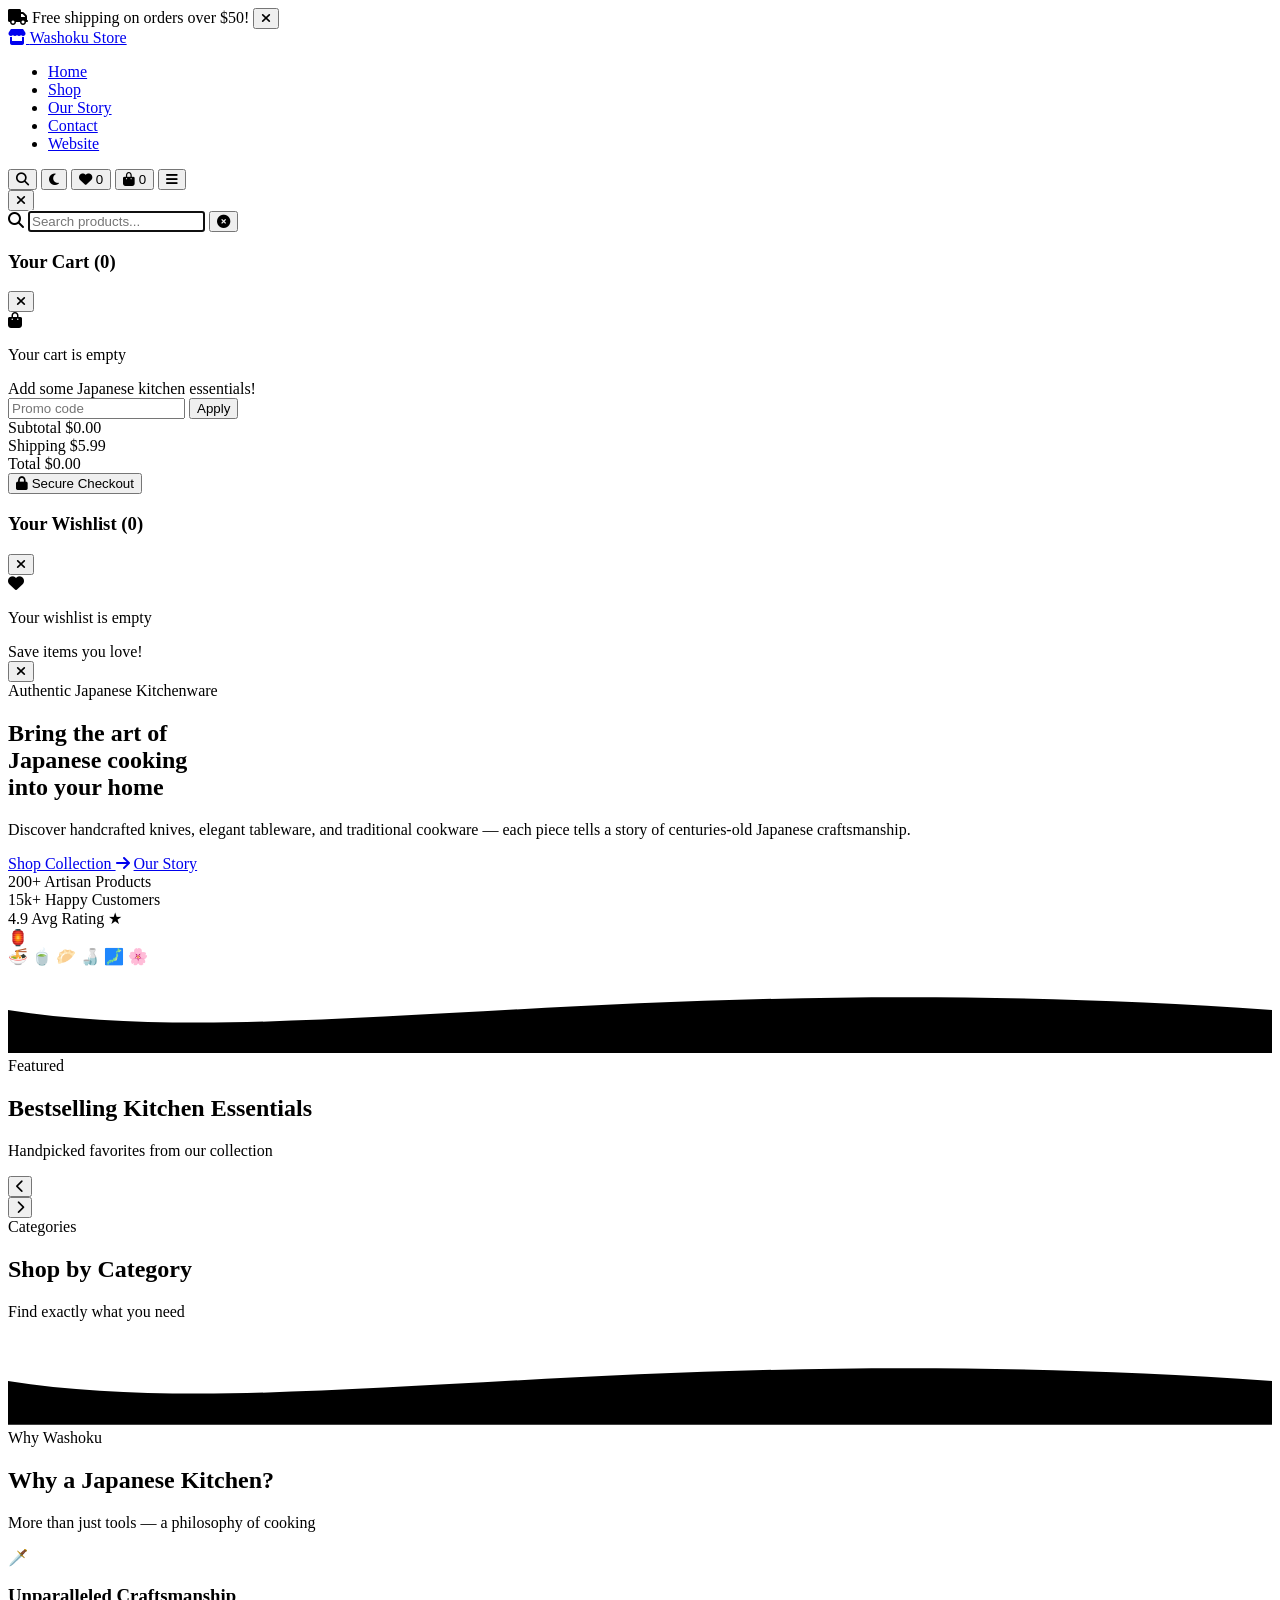
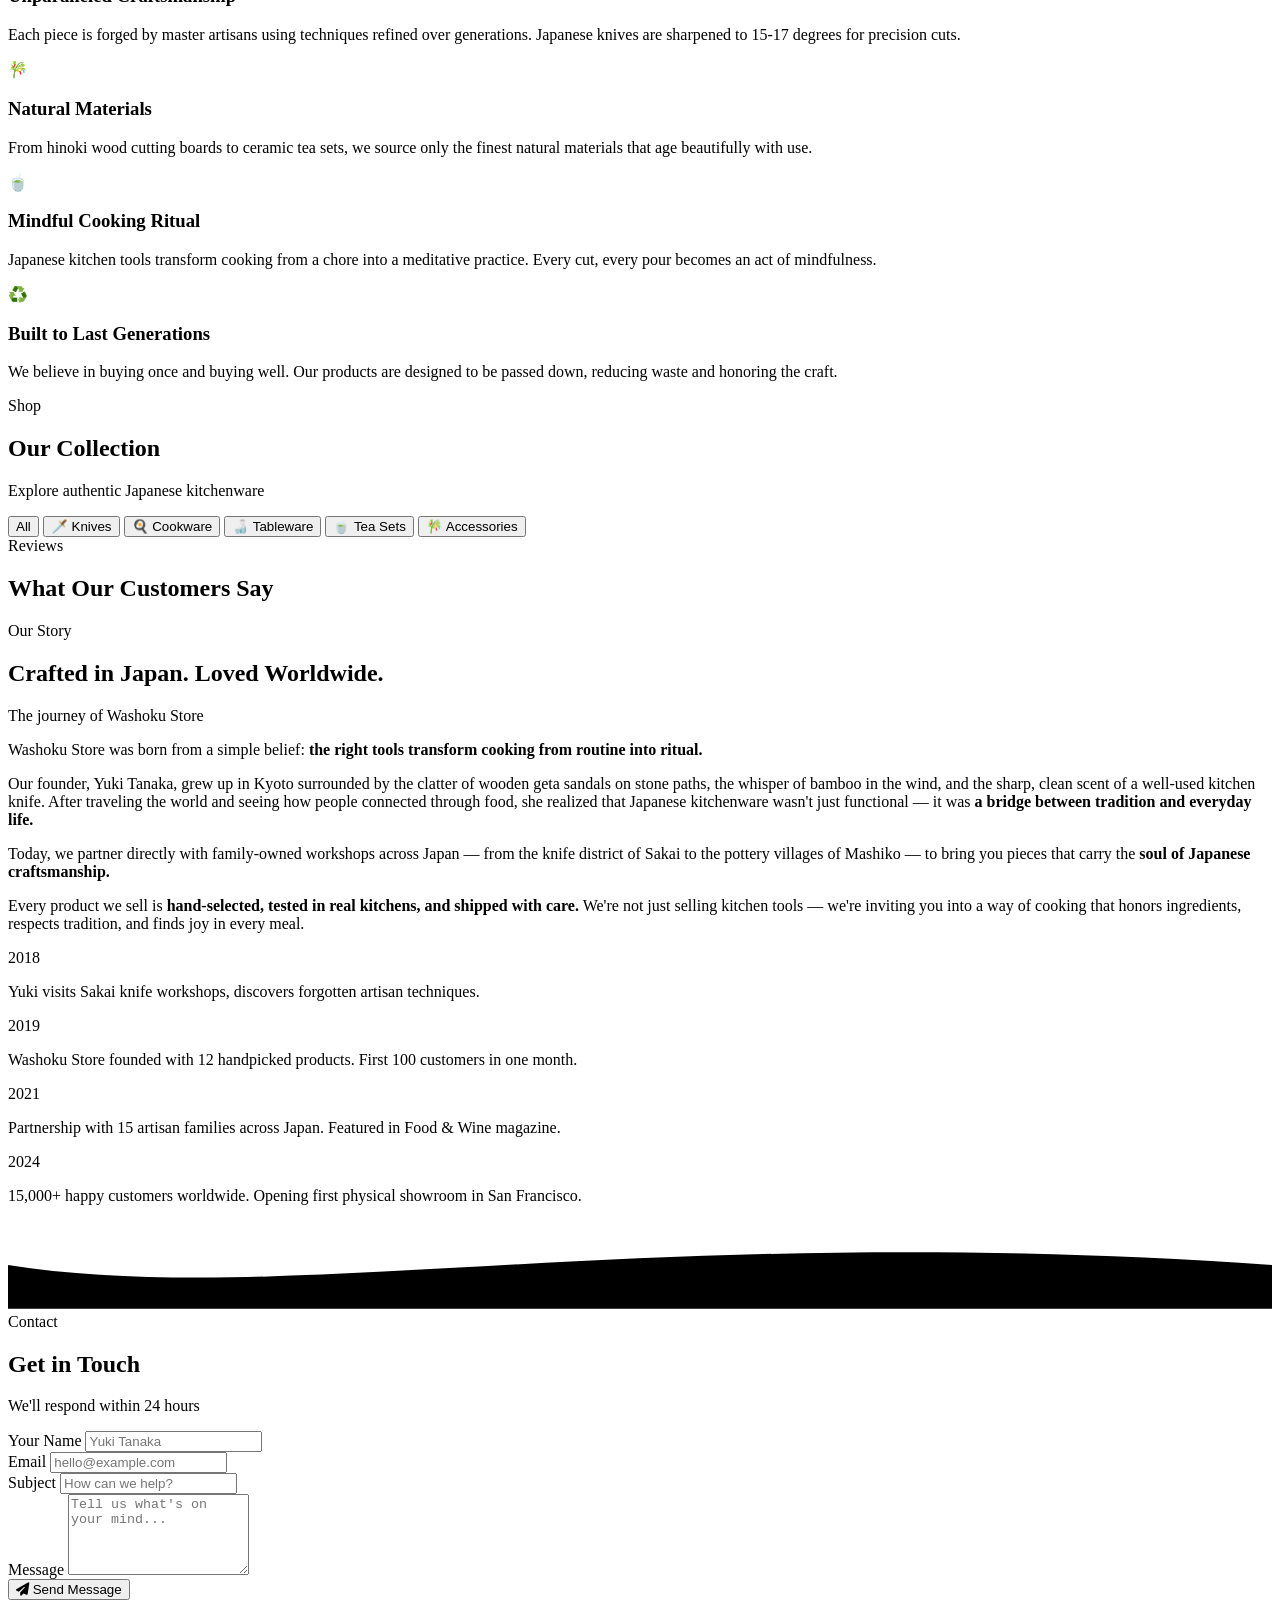
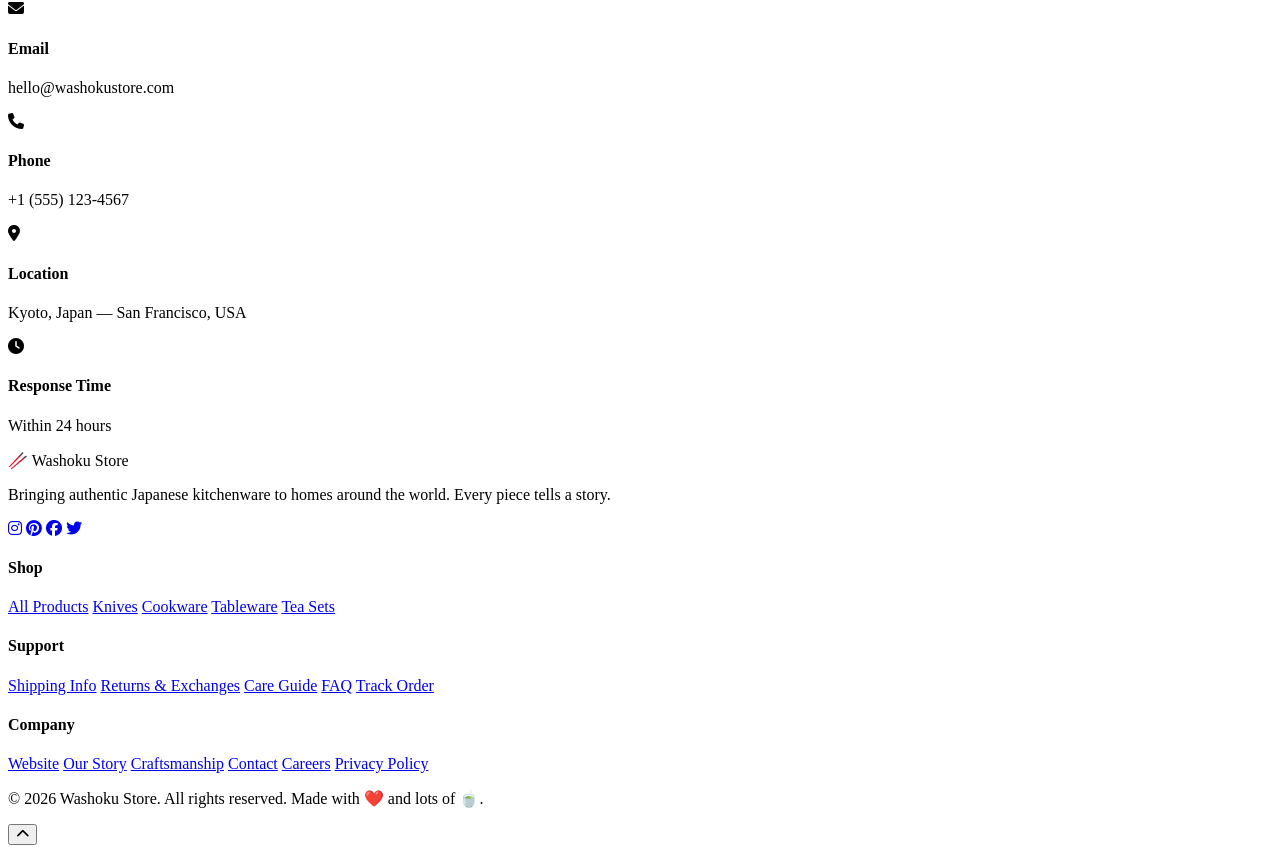
==== index.html @ 51b81313 "Add files via upload" ====
<!DOCTYPE html>
<html lang="en">
<head>
  <meta charset="UTF-8">
  <meta name="viewport" content="width=device-width, initial-scale=1.0">
  <title>Washoku Store — Japanese Kitchen, Delivered to Your Door</title>
  <link rel="preconnect" href="https://fonts.googleapis.com">
  <link rel="preconnect" href="https://fonts.gstatic.com" crossorigin>
  <link href="https://fonts.googleapis.com/css2?family=DM+Sans:opsz,wght@9..40,300;9..40,400;9..40,500;9..40,600;9..40,700&family=Noto+Serif+JP:wght@400;500;600;700;900&family=Shippori+Mincho:wght@400;600;700;800&display=swap" rel="stylesheet">
  <link rel="stylesheet" href="https://cdnjs.cloudflare.com/ajax/libs/font-awesome/6.5.0/css/all.min.css">
  <link rel="stylesheet" href="css/style.css">
</head>
<body>

  <!-- Free Shipping Banner -->
  <div class="shipping-banner" id="shippingBanner">
    <div class="shipping-banner__content">
      <i class="fas fa-truck"></i>
      <span>Free shipping on orders over $50!</span>
      <button class="shipping-banner__close" id="closeBanner"><i class="fas fa-times"></i></button>
    </div>
  </div>

  <!-- Navigation -->
  <header class="header" id="header">
    <nav class="nav container">
      <a href="#" class="nav__logo">
        <i class="fas fa-store nav__logo-icon"></i>
        <span class="nav__logo-text">Washoku Store</span>
      </a>
      <div class="nav__menu" id="navMenu">
        <ul class="nav__list">
          <li><a href="#home" class="nav__link active-link">Home</a></li>
          <li><a href="#shop" class="nav__link">Shop</a></li>
          <li><a href="#story" class="nav__link">Our Story</a></li>
          <li><a href="#contact" class="nav__link">Contact</a></li>
          <li><a href="https://washokustore.example.com" class="nav__link" target="_blank" rel="noopener">Website</a></li>
        </ul>
      </div>
      <div class="nav__actions">
        <button class="nav__action-btn" id="searchToggle" aria-label="Search">
          <i class="fas fa-search"></i>
        </button>
        <button class="nav__action-btn" id="themeToggle" aria-label="Toggle dark mode">
          <i class="fas fa-moon"></i>
        </button>
        <button class="nav__action-btn" id="wishlistToggle" aria-label="Wishlist">
          <i class="fas fa-heart"></i>
          <span class="nav__badge" id="wishlistCount">0</span>
        </button>
        <button class="nav__action-btn" id="cartToggle" aria-label="Cart">
          <i class="fas fa-shopping-bag"></i>
          <span class="nav__badge" id="cartCount">0</span>
        </button>
        <button class="nav__toggle" id="navToggle" aria-label="Menu">
          <i class="fas fa-bars"></i>
        </button>
      </div>
    </nav>
  </header>

  <!-- Mobile Nav Overlay -->
  <div class="nav__overlay" id="navOverlay"></div>

  <!-- Search Overlay -->
  <div class="search-overlay" id="searchOverlay">
    <div class="search-overlay__container">
      <button class="search-overlay__close" id="searchClose"><i class="fas fa-times"></i></button>
      <div class="search-overlay__inner">
        <div class="search-box">
          <i class="fas fa-search search-box__icon"></i>
          <input type="text" class="search-box__input" id="searchInput" placeholder="Search products..." autofocus>
          <button class="search-box__clear" id="searchClear"><i class="fas fa-times-circle"></i></button>
        </div>
        <div class="search-results" id="searchResults"></div>
      </div>
    </div>
  </div>

  <!-- Cart Sidebar -->
  <div class="cart-sidebar" id="cartSidebar">
    <div class="cart-sidebar__overlay" id="cartOverlay"></div>
    <div class="cart-sidebar__content">
      <div class="cart-sidebar__header">
        <h3>Your Cart <span id="cartItemCount">(0)</span></h3>
        <button class="cart-sidebar__close" id="cartClose"><i class="fas fa-times"></i></button>
      </div>
      <div class="cart-sidebar__items" id="cartItems">
        <div class="cart-empty">
          <i class="fas fa-shopping-bag"></i>
          <p>Your cart is empty</p>
          <span>Add some Japanese kitchen essentials!</span>
        </div>
      </div>
      <div class="cart-sidebar__footer" id="cartFooter">
        <div class="cart-sidebar__promo">
          <input type="text" id="promoCode" placeholder="Promo code">
          <button id="applyPromo">Apply</button>
        </div>
        <div class="cart-sidebar__subtotal">
          <span>Subtotal</span>
          <span id="cartSubtotal">$0.00</span>
        </div>
        <div class="cart-sidebar__shipping">
          <span>Shipping</span>
          <span id="cartShipping">$5.99</span>
        </div>
        <div class="cart-sidebar__total">
          <span>Total</span>
          <span id="cartTotal">$0.00</span>
        </div>
        <button class="btn btn--primary cart-sidebar__checkout">
          <i class="fas fa-lock"></i> Secure Checkout
        </button>
      </div>
    </div>
  </div>

  <!-- Wishlist Sidebar -->
  <div class="wishlist-sidebar" id="wishlistSidebar">
    <div class="wishlist-sidebar__overlay" id="wishlistOverlay"></div>
    <div class="wishlist-sidebar__content">
      <div class="wishlist-sidebar__header">
        <h3>Your Wishlist <span id="wishlistItemCount">(0)</span></h3>
        <button class="wishlist-sidebar__close" id="wishlistClose"><i class="fas fa-times"></i></button>
      </div>
      <div class="wishlist-sidebar__items" id="wishlistItems">
        <div class="cart-empty">
          <i class="fas fa-heart"></i>
          <p>Your wishlist is empty</p>
          <span>Save items you love!</span>
        </div>
      </div>
    </div>
  </div>

  <!-- Product Detail Modal -->
  <div class="product-modal" id="productModal">
    <div class="product-modal__overlay" id="productModalOverlay"></div>
    <div class="product-modal__content">
      <button class="product-modal__close" id="productModalClose"><i class="fas fa-times"></i></button>
      <div class="product-modal__body" id="productModalBody"></div>
    </div>
  </div>

  <!-- MAIN CONTENT -->
  <main>

    <!-- ===== HOME ===== -->
    <section class="home section" id="home">
      <div class="cherry-blossoms" id="cherryBlossoms"></div>
      <div class="home__container container">
        <div class="home__data">
          <span class="home__subtitle">Authentic Japanese Kitchenware</span>
          <h1 class="home__title">
            Bring the art of <br>
            <span class="home__title-emphasis">Japanese cooking</span> <br>
            into your home
          </h1>
          <p class="home__description">
            Discover handcrafted knives, elegant tableware, and traditional cookware — 
            each piece tells a story of centuries-old Japanese craftsmanship.
          </p>
          <div class="home__buttons">
            <a href="#shop" class="btn btn--primary">Shop Collection <i class="fas fa-arrow-right"></i></a>
            <a href="#story" class="btn btn--outline">Our Story</a>
          </div>
          <div class="home__stats">
            <div class="home__stat">
              <span class="home__stat-number">200+</span>
              <span class="home__stat-label">Artisan Products</span>
            </div>
            <div class="home__stat">
              <span class="home__stat-number">15k+</span>
              <span class="home__stat-label">Happy Customers</span>
            </div>
            <div class="home__stat">
              <span class="home__stat-number">4.9</span>
              <span class="home__stat-label">Avg Rating ★</span>
            </div>
          </div>
        </div>
        <div class="home__visual">
          <div class="home__image-wrapper">
            <div class="home__image-placeholder">
              <span class="home__image-emoji">🏮</span>
              <div class="home__floating-items">
                <span class="home__float-item" style="top:10%;left:10%;animation-delay:0s">🍜</span>
                <span class="home__float-item" style="top:20%;right:15%;animation-delay:0.5s">🍵</span>
                <span class="home__float-item" style="bottom:25%;left:5%;animation-delay:1s">🥟</span>
                <span class="home__float-item" style="bottom:15%;right:10%;animation-delay:1.5s">🍶</span>
                <span class="home__float-item" style="top:40%;left:30%;animation-delay:2s">🗾</span>
                <span class="home__float-item" style="bottom:40%;right:25%;animation-delay:0.8s">🌸</span>
              </div>
            </div>
          </div>
        </div>
      </div>
      <div class="wave-divider">
        <svg viewBox="0 0 1440 100" preserveAspectRatio="none">
          <path d="M0,50 C320,100 720,0 1440,50 L1440,100 L0,100 Z" fill="var(--color-bg)"/>
        </svg>
      </div>
    </section>

    <!-- ===== FEATURED PRODUCTS ===== -->
    <section class="featured section" id="featured">
      <div class="container">
        <div class="section__header">
          <span class="section__tag">Featured</span>
          <h2 class="section__title">Bestselling <span class="section__title-jp">Kitchen Essentials</span></h2>
          <p class="section__subtitle">Handpicked favorites from our collection</p>
        </div>
        <div class="featured__carousel" id="featuredCarousel">
          <button class="carousel__btn carousel__btn--prev" id="carouselPrev"><i class="fas fa-chevron-left"></i></button>
          <div class="carousel__track" id="carouselTrack"></div>
          <button class="carousel__btn carousel__btn--next" id="carouselNext"><i class="fas fa-chevron-right"></i></button>
        </div>
      </div>
      <div class="bamboo-divider">
        <span class="bamboo-segment"></span>
        <span class="bamboo-segment"></span>
        <span class="bamboo-segment"></span>
      </div>
    </section>

    <!-- ===== CATEGORIES ===== -->
    <section class="categories section" id="categories">
      <div class="container">
        <div class="section__header">
          <span class="section__tag">Categories</span>
          <h2 class="section__title">Shop by <span class="section__title-jp">Category</span></h2>
          <p class="section__subtitle">Find exactly what you need</p>
        </div>
        <div class="categories__grid" id="categoriesGrid"></div>
      </div>
      <div class="wave-divider wave-divider--flip">
        <svg viewBox="0 0 1440 100" preserveAspectRatio="none">
          <path d="M0,50 C320,100 720,0 1440,50 L1440,100 L0,100 Z" fill="var(--color-bg)"/>
        </svg>
      </div>
    </section>

    <!-- ===== WHY JAPANESE KITCHEN ===== -->
    <section class="why section" id="why">
      <div class="container">
        <div class="section__header">
          <span class="section__tag">Why Washoku</span>
          <h2 class="section__title">Why a <span class="section__title-jp">Japanese Kitchen?</span></h2>
          <p class="section__subtitle">More than just tools — a philosophy of cooking</p>
        </div>
        <div class="why__grid">
          <div class="why__card">
            <div class="why__icon">🗡️</div>
            <h3 class="why__title">Unparalleled Craftsmanship</h3>
            <p class="why__text">Each piece is forged by master artisans using techniques refined over generations. Japanese knives are sharpened to 15-17 degrees for precision cuts.</p>
          </div>
          <div class="why__card">
            <div class="why__icon">🎋</div>
            <h3 class="why__title">Natural Materials</h3>
            <p class="why__text">From hinoki wood cutting boards to ceramic tea sets, we source only the finest natural materials that age beautifully with use.</p>
          </div>
          <div class="why__card">
            <div class="why__icon">🍵</div>
            <h3 class="why__title">Mindful Cooking Ritual</h3>
            <p class="why__text">Japanese kitchen tools transform cooking from a chore into a meditative practice. Every cut, every pour becomes an act of mindfulness.</p>
          </div>
          <div class="why__card">
            <div class="why__icon">♻️</div>
            <h3 class="why__title">Built to Last Generations</h3>
            <p class="why__text">We believe in buying once and buying well. Our products are designed to be passed down, reducing waste and honoring the craft.</p>
          </div>
        </div>
      </div>
      <div class="bamboo-divider">
        <span class="bamboo-segment"></span>
        <span class="bamboo-segment"></span>
        <span class="bamboo-segment"></span>
      </div>
    </section>

    <!-- ===== SHOP ===== -->
    <section class="shop section" id="shop">
      <div class="container">
        <div class="section__header">
          <span class="section__tag">Shop</span>
          <h2 class="section__title">Our <span class="section__title-jp">Collection</span></h2>
          <p class="section__subtitle">Explore authentic Japanese kitchenware</p>
        </div>
        <div class="shop__filters" id="shopFilters">
          <button class="shop__filter-btn active" data-filter="all">All</button>
          <button class="shop__filter-btn" data-filter="knives">🗡️ Knives</button>
          <button class="shop__filter-btn" data-filter="cookware">🍳 Cookware</button>
          <button class="shop__filter-btn" data-filter="tableware">🍶 Tableware</button>
          <button class="shop__filter-btn" data-filter="tea">🍵 Tea Sets</button>
          <button class="shop__filter-btn" data-filter="accessories">🎋 Accessories</button>
        </div>
        <div class="shop__grid" id="shopGrid"></div>
      </div>
    </section>

    <!-- ===== REVIEWS ===== -->
    <section class="reviews section" id="reviews">
      <div class="container">
        <div class="section__header">
          <span class="section__tag">Reviews</span>
          <h2 class="section__title">What Our <span class="section__title-jp">Customers Say</span></h2>
        </div>
        <div class="reviews__grid" id="reviewsGrid"></div>
      </div>
      <div class="bamboo-divider">
        <span class="bamboo-segment"></span>
        <span class="bamboo-segment"></span>
        <span class="bamboo-segment"></span>
      </div>
    </section>

    <!-- ===== OUR STORY ===== -->
    <section class="story section" id="story">
      <div class="container">
        <div class="section__header">
          <span class="section__tag">Our Story</span>
          <h2 class="section__title">Crafted in Japan. <span class="section__title-jp">Loved Worldwide.</span></h2>
          <p class="section__subtitle">The journey of Washoku Store</p>
        </div>
        <div class="story__content">
          <div class="story__text">
            <p>Washoku Store was born from a simple belief: <strong>the right tools transform cooking from routine into ritual.</strong></p>
            <p>Our founder, Yuki Tanaka, grew up in Kyoto surrounded by the clatter of wooden geta sandals on stone paths, the whisper of bamboo in the wind, and the sharp, clean scent of a well-used kitchen knife. After traveling the world and seeing how people connected through food, she realized that Japanese kitchenware wasn't just functional — it was <strong>a bridge between tradition and everyday life.</strong></p>
            <p>Today, we partner directly with family-owned workshops across Japan — from the knife district of Sakai to the pottery villages of Mashiko — to bring you pieces that carry the <strong>soul of Japanese craftsmanship.</strong></p>
            <p>Every product we sell is <strong>hand-selected, tested in real kitchens, and shipped with care.</strong> We're not just selling kitchen tools — we're inviting you into a way of cooking that honors ingredients, respects tradition, and finds joy in every meal.</p>
          </div>
          <div class="story__timeline">
            <div class="timeline__item">
              <div class="timeline__dot"></div>
              <div class="timeline__content">
                <span class="timeline__year">2018</span>
                <p class="timeline__text">Yuki visits Sakai knife workshops, discovers forgotten artisan techniques.</p>
              </div>
            </div>
            <div class="timeline__item">
              <div class="timeline__dot"></div>
              <div class="timeline__content">
                <span class="timeline__year">2019</span>
                <p class="timeline__text">Washoku Store founded with 12 handpicked products. First 100 customers in one month.</p>
              </div>
            </div>
            <div class="timeline__item">
              <div class="timeline__dot"></div>
              <div class="timeline__content">
                <span class="timeline__year">2021</span>
                <p class="timeline__text">Partnership with 15 artisan families across Japan. Featured in Food & Wine magazine.</p>
              </div>
            </div>
            <div class="timeline__item">
              <div class="timeline__dot"></div>
              <div class="timeline__content">
                <span class="timeline__year">2024</span>
                <p class="timeline__text">15,000+ happy customers worldwide. Opening first physical showroom in San Francisco.</p>
              </div>
            </div>
          </div>
        </div>
      </div>
      <div class="wave-divider">
        <svg viewBox="0 0 1440 100" preserveAspectRatio="none">
          <path d="M0,50 C320,100 720,0 1440,50 L1440,100 L0,100 Z" fill="var(--color-bg)"/>
        </svg>
      </div>
    </section>

    <!-- ===== CONTACT ===== -->
    <section class="contact section" id="contact">
      <div class="container">
        <div class="section__header">
          <span class="section__tag">Contact</span>
          <h2 class="section__title">Get in <span class="section__title-jp">Touch</span></h2>
          <p class="section__subtitle">We'll respond within 24 hours</p>
        </div>
        <div class="contact__container">
          <form class="contact__form" id="contactForm">
            <div class="contact__form-row">
              <div class="contact__form-group">
                <label for="contactName">Your Name</label>
                <input type="text" id="contactName" required placeholder="Yuki Tanaka">
              </div>
              <div class="contact__form-group">
                <label for="contactEmail">Email</label>
                <input type="email" id="contactEmail" required placeholder="hello@example.com">
              </div>
            </div>
            <div class="contact__form-group">
              <label for="contactSubject">Subject</label>
              <input type="text" id="contactSubject" required placeholder="How can we help?">
            </div>
            <div class="contact__form-group">
              <label for="contactMessage">Message</label>
              <textarea id="contactMessage" required rows="5" placeholder="Tell us what's on your mind..."></textarea>
            </div>
            <button type="submit" class="btn btn--primary contact__submit">
              <i class="fas fa-paper-plane"></i> Send Message
            </button>
          </form>
          <div class="contact__info">
            <div class="contact__info-item">
              <i class="fas fa-envelope"></i>
              <div>
                <h4>Email</h4>
                <p>hello@washokustore.com</p>
              </div>
            </div>
            <div class="contact__info-item">
              <i class="fas fa-phone"></i>
              <div>
                <h4>Phone</h4>
                <p>+1 (555) 123-4567</p>
              </div>
            </div>
            <div class="contact__info-item">
              <i class="fas fa-map-marker-alt"></i>
              <div>
                <h4>Location</h4>
                <p>Kyoto, Japan — San Francisco, USA</p>
              </div>
            </div>
            <div class="contact__info-item">
              <i class="fas fa-clock"></i>
              <div>
                <h4>Response Time</h4>
                <p>Within 24 hours</p>
              </div>
            </div>
          </div>
        </div>
      </div>
    </section>

  </main>

  <!-- Footer -->
  <footer class="footer">
    <div class="container">
      <div class="footer__content">
        <div class="footer__brand">
          <div class="footer__logo">
            <span class="footer__logo-icon">🥢</span>
            <span class="footer__logo-text">Washoku Store</span>
          </div>
          <p class="footer__desc">Bringing authentic Japanese kitchenware to homes around the world. Every piece tells a story.</p>
          <div class="footer__social">
            <a href="#" class="footer__social-link"><i class="fab fa-instagram"></i></a>
            <a href="#" class="footer__social-link"><i class="fab fa-pinterest"></i></a>
            <a href="#" class="footer__social-link"><i class="fab fa-facebook"></i></a>
            <a href="#" class="footer__social-link"><i class="fab fa-twitter"></i></a>
          </div>
        </div>
        <div class="footer__links">
          <h4>Shop</h4>
          <a href="#">All Products</a>
          <a href="#">Knives</a>
          <a href="#">Cookware</a>
          <a href="#">Tableware</a>
          <a href="#">Tea Sets</a>
        </div>
        <div class="footer__links">
          <h4>Support</h4>
          <a href="#contact">Shipping Info</a>
          <a href="#contact">Returns & Exchanges</a>
          <a href="#contact">Care Guide</a>
          <a href="#contact">FAQ</a>
          <a href="#contact">Track Order</a>
        </div>
        <div class="footer__links">
          <h4>Company</h4>
          <a href="https://washokustore.example.com" target="_blank" rel="noopener">Website</a>
          <a href="#story">Our Story</a>
          <a href="#story">Craftsmanship</a>
          <a href="#contact">Contact</a>
          <a href="#contact">Careers</a>
          <a href="#contact">Privacy Policy</a>
        </div>
      </div>
      <div class="footer__bottom">
        <p>&copy; 2026 Washoku Store. All rights reserved. Made with ❤️ and lots of 🍵.</p>
      </div>
    </div>
  </footer>

  <!-- Scroll to top -->
  <button class="scroll-top" id="scrollTop"><i class="fas fa-chevron-up"></i></button>

  <noscript><div style="padding:20px;text-align:center;background:#FFB7C5"><p>Please enable JavaScript to use Washoku Store.</p></div></noscript>
  <script src="js/data.js" defer></script>
  <script src="js/store.js" defer></script>
  <script src="js/app.js" defer></script>
</body>
</html>
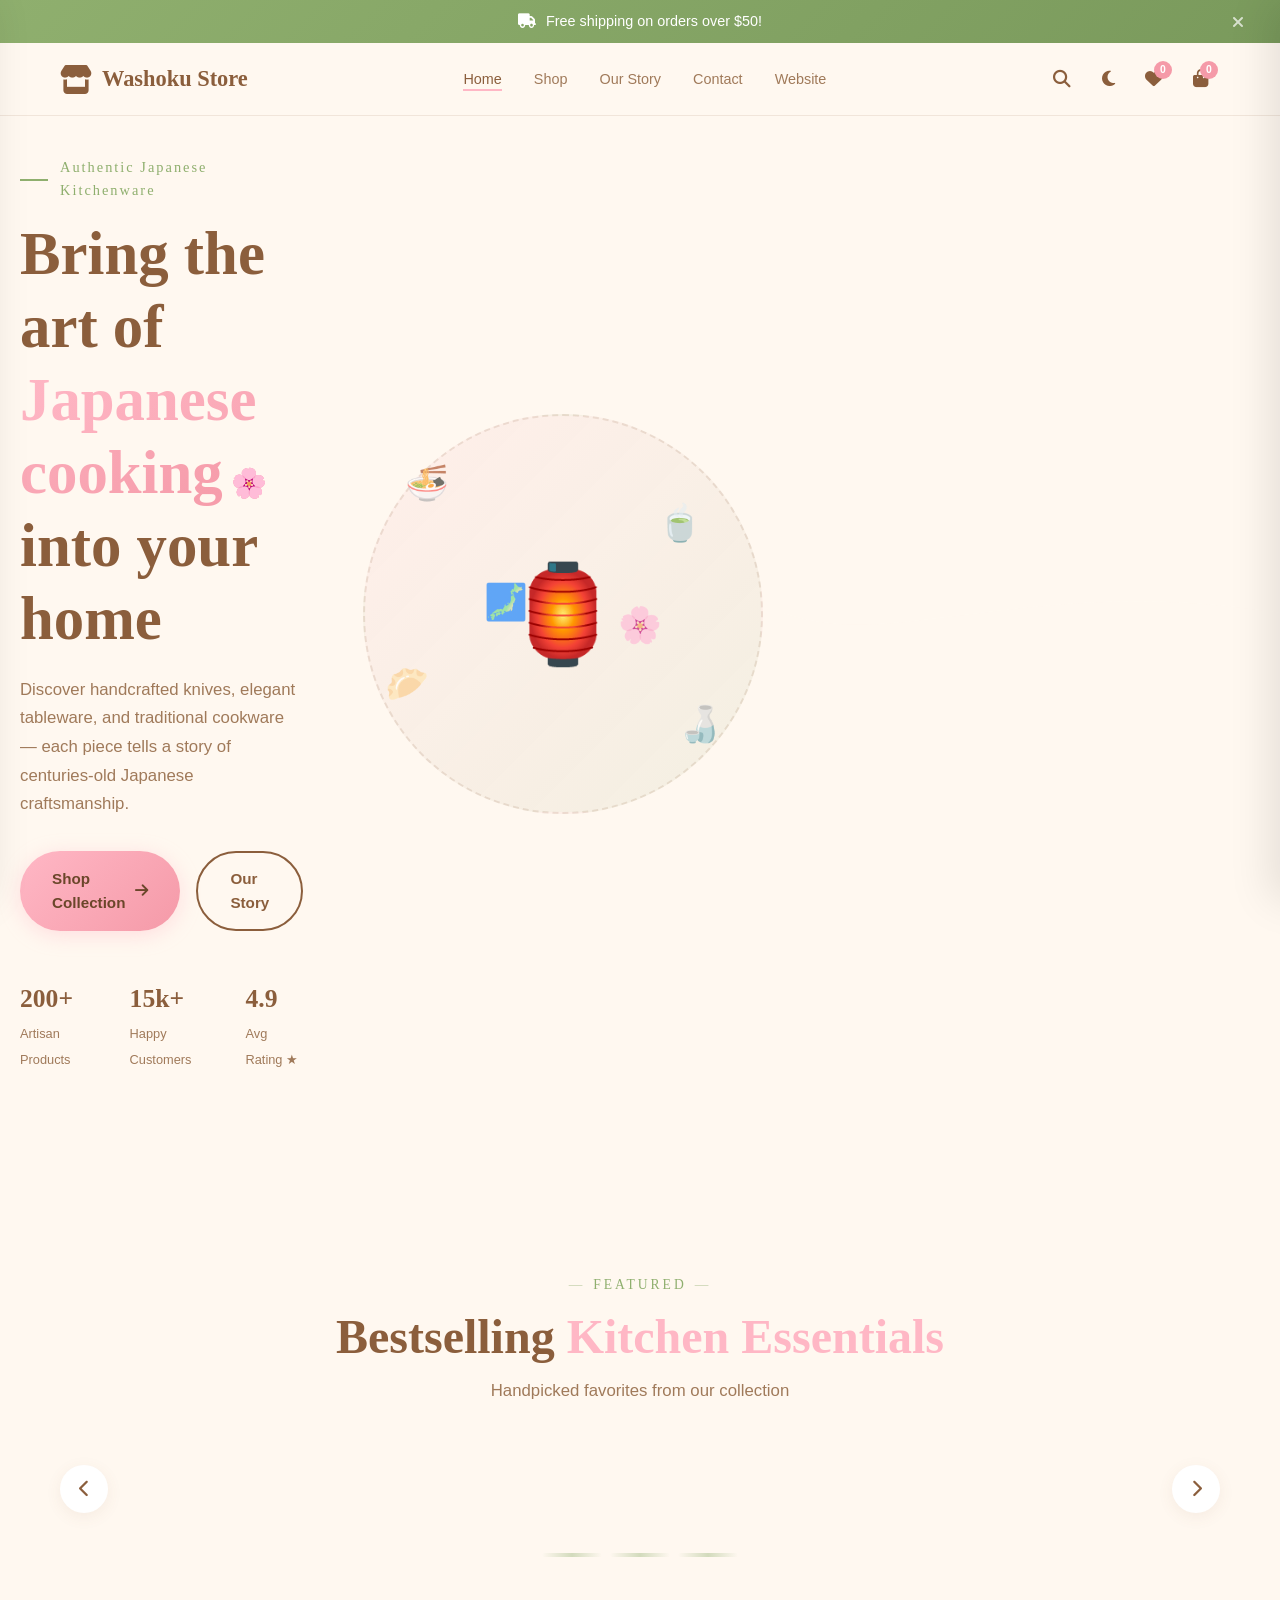
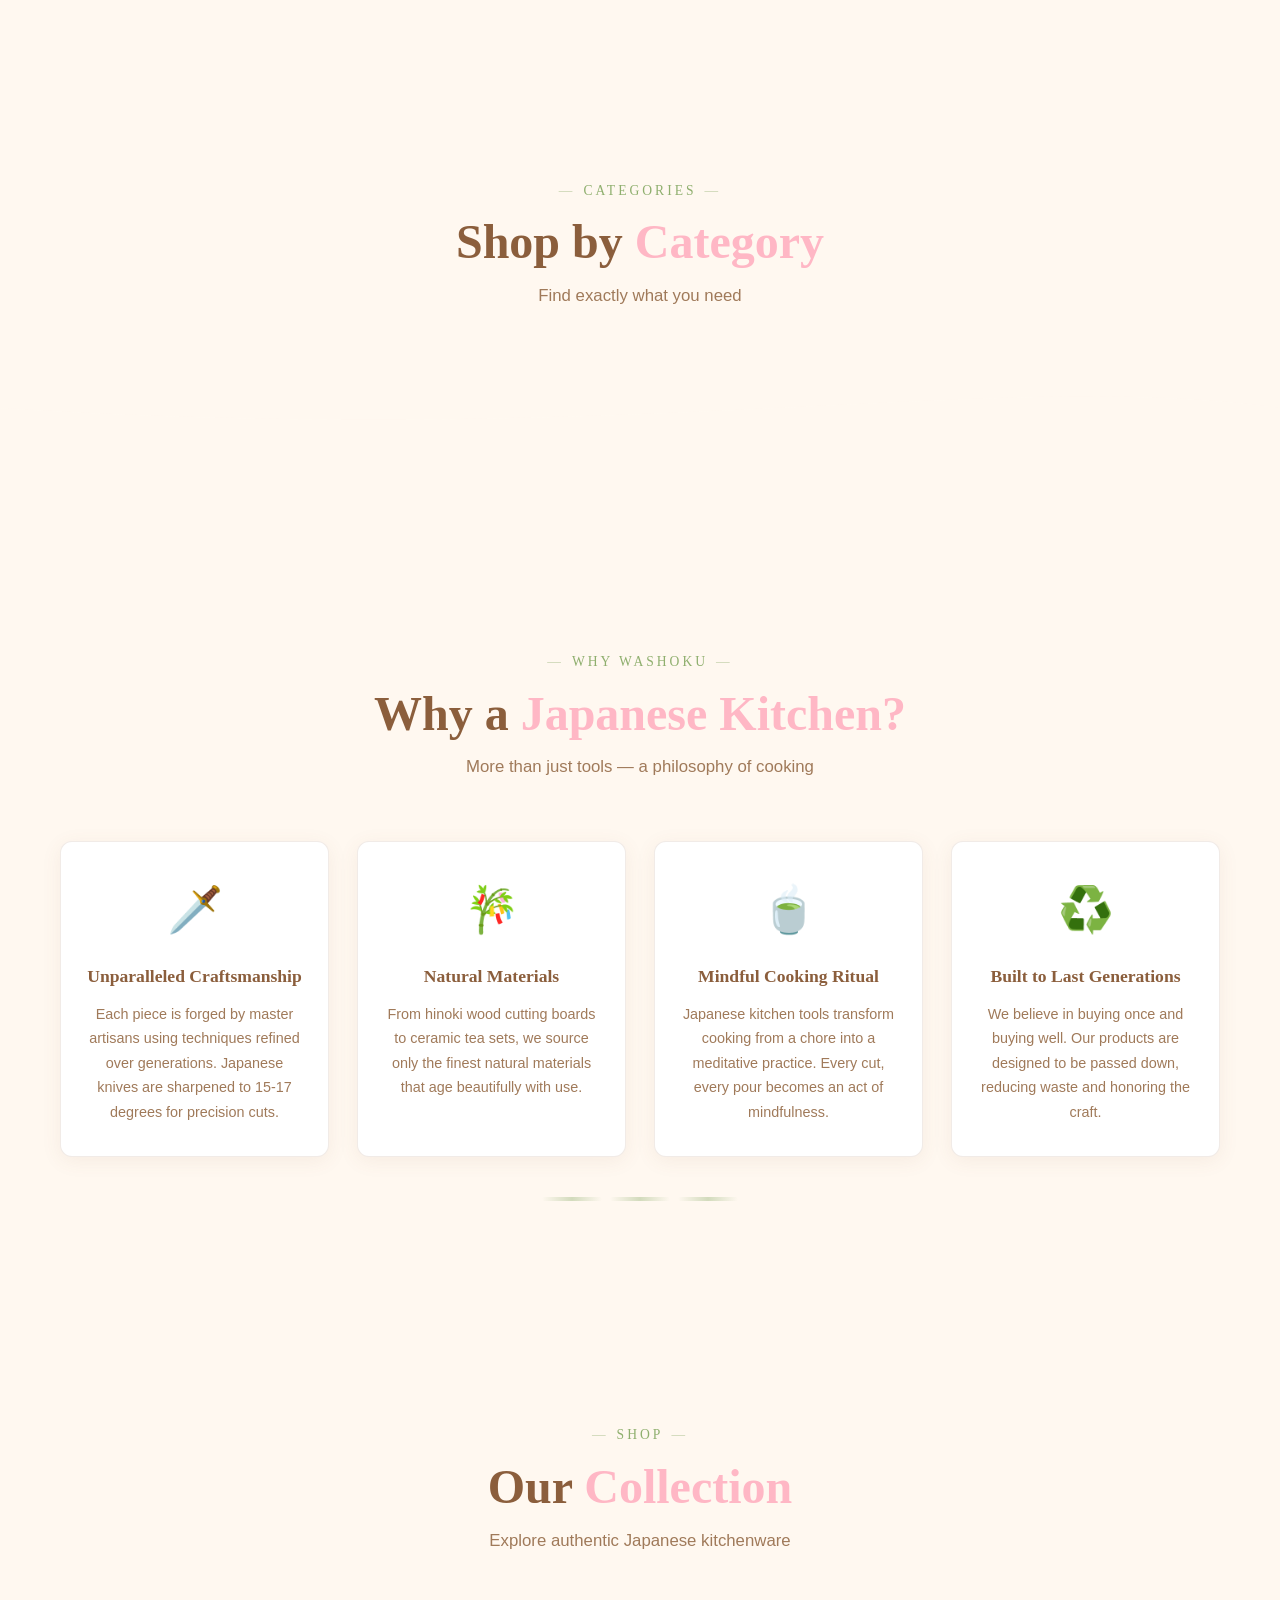
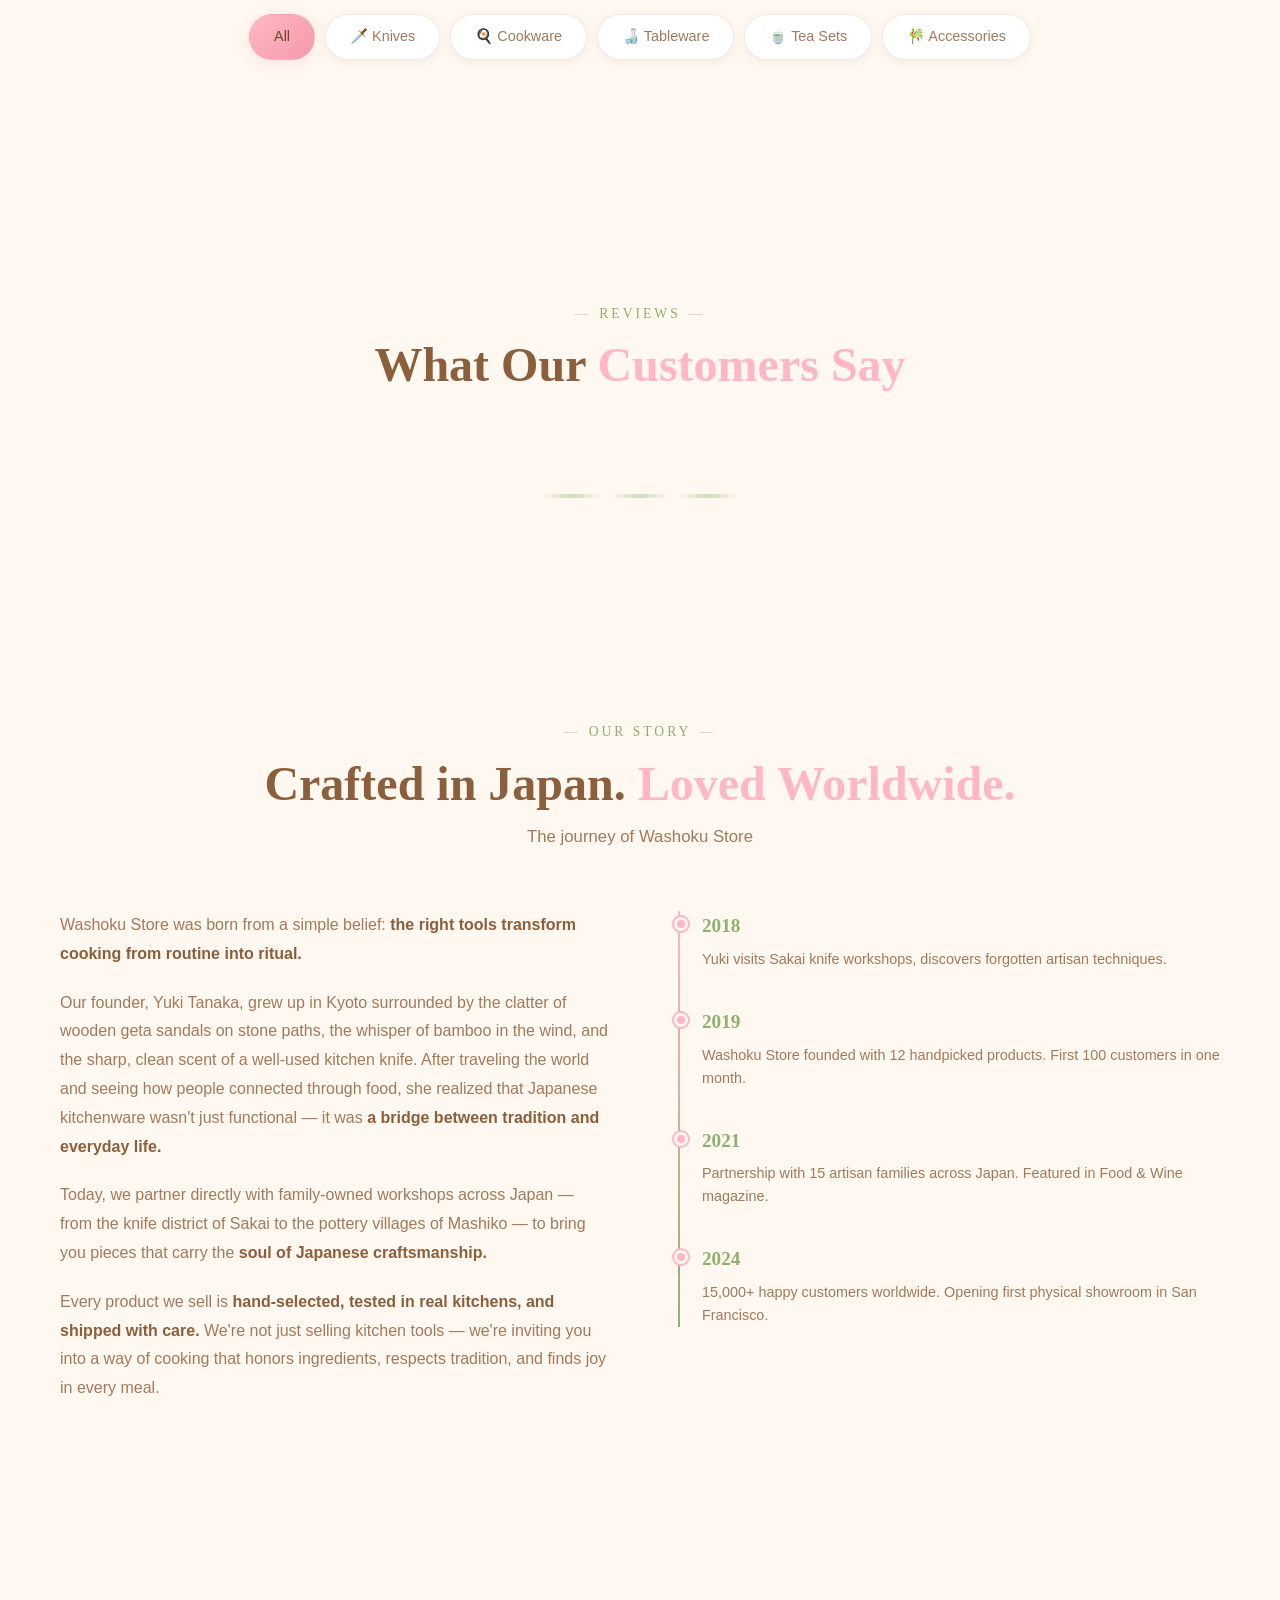
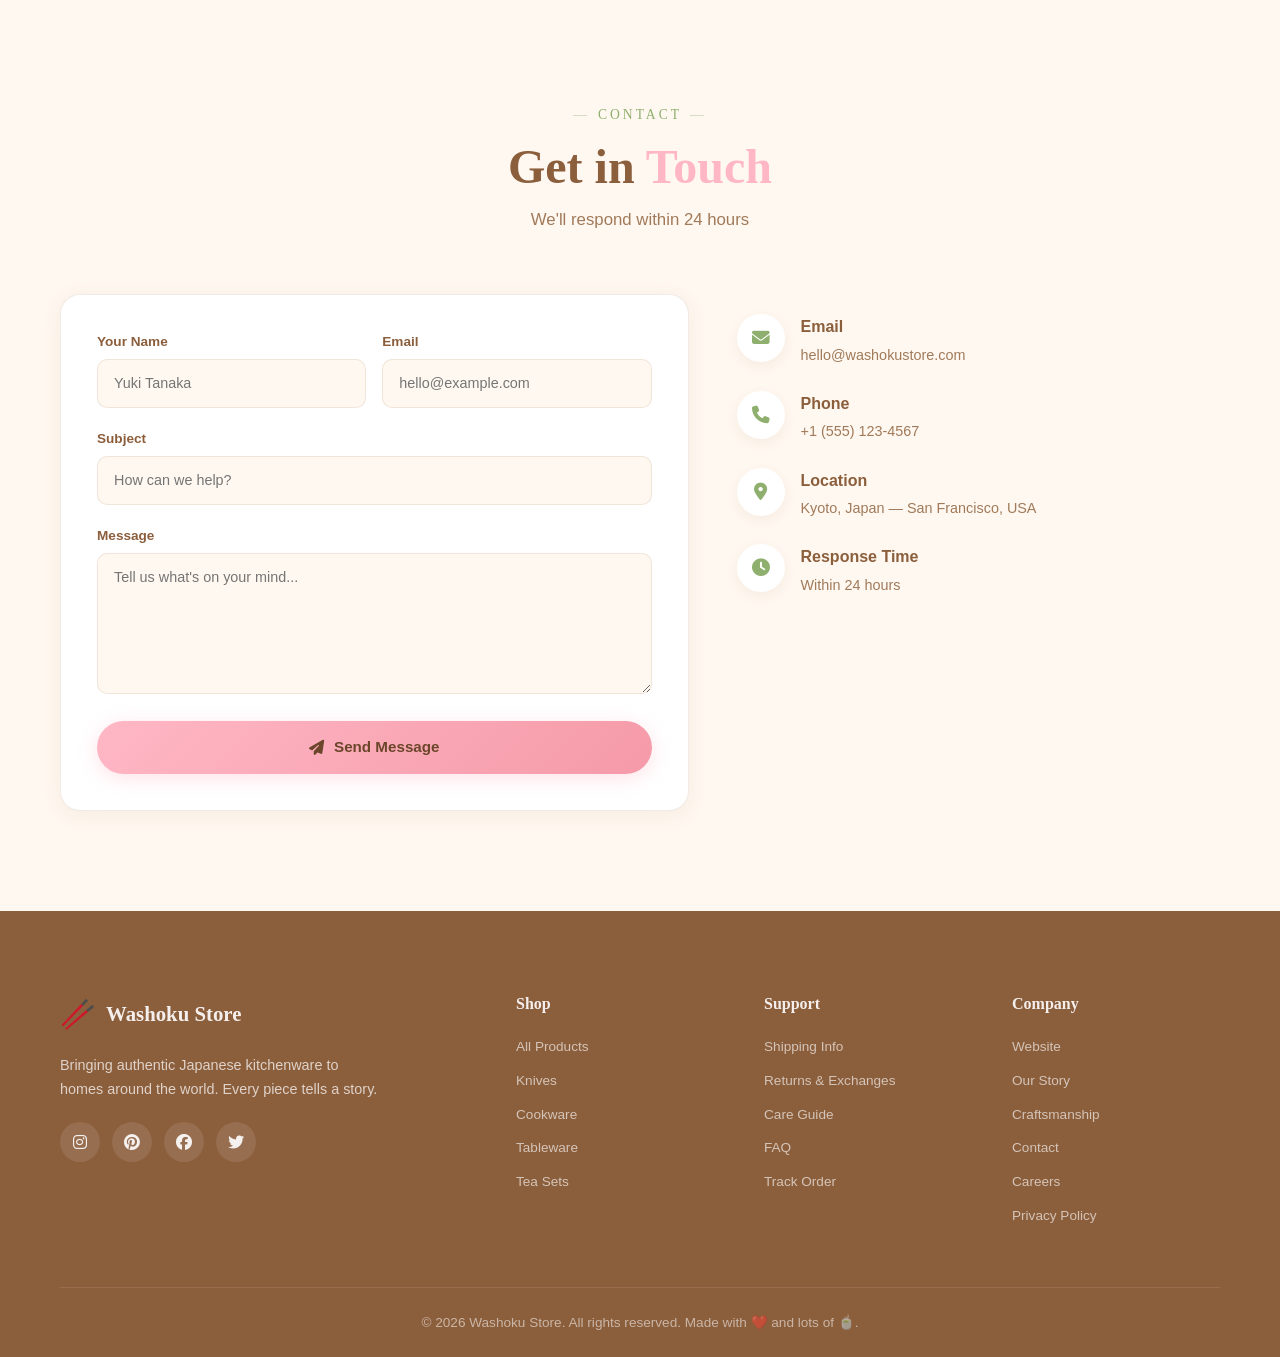
==== commit e8889bc6: "Add files via upload" ====
--- a/index.html
+++ b/index.html
@@ -8,7 +8,7 @@
   <link rel="preconnect" href="https://fonts.gstatic.com" crossorigin>
   <link href="https://fonts.googleapis.com/css2?family=DM+Sans:opsz,wght@9..40,300;9..40,400;9..40,500;9..40,600;9..40,700&family=Noto+Serif+JP:wght@400;500;600;700;900&family=Shippori+Mincho:wght@400;600;700;800&display=swap" rel="stylesheet">
   <link rel="stylesheet" href="https://cdnjs.cloudflare.com/ajax/libs/font-awesome/6.5.0/css/all.min.css">
-  <link rel="stylesheet" href="css/style.css">
+  <link rel="stylesheet" href="style.css">
 </head>
 <body>
 
--- a/style.css
+++ b/style.css
@@ -0,0 +1,2037 @@
+/* ===== VARIABLES ===== */
+:root {
+  --color-sakura: #FFB7C5;
+  --color-sakura-dark: #f59aa8;
+  --color-matcha: #8FAF6E;
+  --color-matcha-dark: #7a9a5c;
+  --color-cream: #FFF8F0;
+  --color-wood: #8B5E3C;
+  --color-wood-dark: #6b462a;
+  --color-white: #FFFFFF;
+  --color-bg: var(--color-cream);
+  --color-text: var(--color-wood);
+  --color-text-light: #a07a5a;
+  --color-card: var(--color-white);
+  --color-border: rgba(139, 94, 60, 0.12);
+  --color-shadow: rgba(139, 94, 60, 0.08);
+  --color-overlay: rgba(0, 0, 0, 0.4);
+  --header-height: 72px;
+  --font-heading: 'Noto Serif JP', serif;
+  --font-body: 'DM Sans', sans-serif;
+  --font-accent: 'Shippori Mincho', serif;
+  --transition: 0.3s ease;
+  --radius: 12px;
+  --radius-lg: 20px;
+}
+
+[data-theme="dark"] {
+  --color-bg: #1a1a2e;
+  --color-cream: #1a1a2e;
+  --color-text: #e8d5c4;
+  --color-text-light: #b8a08e;
+  --color-card: #16213e;
+  --color-border: rgba(232, 213, 196, 0.1);
+  --color-shadow: rgba(0, 0, 0, 0.3);
+  --color-overlay: rgba(0, 0, 0, 0.7);
+  --color-white: #1e2a4a;
+}
+
+/* ===== RESET ===== */
+*, *::before, *::after {
+  margin: 0;
+  padding: 0;
+  box-sizing: border-box;
+}
+
+html {
+  scroll-behavior: smooth;
+}
+
+body {
+  font-family: var(--font-body);
+  background: var(--color-bg);
+  color: var(--color-text);
+  line-height: 1.6;
+  overflow-x: hidden;
+  transition: background var(--transition), color var(--transition);
+}
+
+a { text-decoration: none; color: inherit; }
+ul { list-style: none; }
+img { max-width: 100%; height: auto; display: block; }
+button { cursor: pointer; border: none; outline: none; background: none; font: inherit; color: inherit; }
+input, textarea { font: inherit; outline: none; border: none; }
+
+/* ===== CONTAINER ===== */
+.container {
+  max-width: 1200px;
+  margin: 0 auto;
+  padding: 0 20px;
+}
+
+.section {
+  padding: 100px 0;
+}
+
+.section__header {
+  text-align: center;
+  margin-bottom: 60px;
+}
+
+.section__tag {
+  display: inline-block;
+  font-family: var(--font-accent);
+  font-size: 0.85rem;
+  color: var(--color-matcha);
+  letter-spacing: 3px;
+  text-transform: uppercase;
+  margin-bottom: 12px;
+  position: relative;
+}
+
+.section__tag::before,
+.section__tag::after {
+  content: '—';
+  margin: 0 8px;
+  opacity: 0.5;
+}
+
+.section__title {
+  font-family: var(--font-heading);
+  font-size: clamp(2rem, 4vw, 3rem);
+  font-weight: 700;
+  line-height: 1.2;
+  margin-bottom: 12px;
+}
+
+.section__title-jp {
+  color: var(--color-sakura);
+  font-weight: 700;
+}
+
+.section__subtitle {
+  color: var(--color-text-light);
+  font-size: 1.05rem;
+}
+
+/* ===== BUTTONS ===== */
+.btn {
+  display: inline-flex;
+  align-items: center;
+  gap: 10px;
+  padding: 14px 32px;
+  border-radius: 50px;
+  font-family: var(--font-body);
+  font-size: 0.95rem;
+  font-weight: 600;
+  transition: all var(--transition);
+}
+
+.btn--primary {
+  background: linear-gradient(135deg, var(--color-sakura), var(--color-sakura-dark));
+  color: var(--color-wood-dark);
+  box-shadow: 0 4px 20px rgba(255, 183, 197, 0.4);
+}
+
+.btn--primary:hover {
+  transform: translateY(-3px);
+  box-shadow: 0 8px 30px rgba(255, 183, 197, 0.5);
+}
+
+.btn--outline {
+  border: 2px solid var(--color-wood);
+  color: var(--color-wood);
+}
+
+.btn--outline:hover {
+  background: var(--color-wood);
+  color: var(--color-white);
+}
+
+/* ===== SHIPPING BANNER ===== */
+.shipping-banner {
+  background: linear-gradient(135deg, var(--color-matcha), var(--color-matcha-dark));
+  color: white;
+  text-align: center;
+  padding: 10px 20px;
+  font-size: 0.9rem;
+  font-weight: 500;
+  position: relative;
+  z-index: 1001;
+  transition: transform 0.4s ease;
+}
+
+.shipping-banner--hidden {
+  transform: translateY(-100%);
+}
+
+.shipping-banner__content {
+  display: flex;
+  align-items: center;
+  justify-content: center;
+  gap: 10px;
+}
+
+.shipping-banner__close {
+  position: absolute;
+  right: 20px;
+  color: white;
+  font-size: 1rem;
+  opacity: 0.7;
+  transition: opacity var(--transition);
+  min-width: 44px;
+  min-height: 44px;
+  display: grid;
+  place-items: center;
+}
+
+.shipping-banner__close:hover { opacity: 1; }
+
+/* ===== NAV OVERLAY ===== */
+.nav__overlay {
+  display: none;
+  position: fixed;
+  inset: 0;
+  background: var(--color-overlay);
+  z-index: 998;
+}
+.nav__overlay--visible {
+  display: block;
+}
+
+/* ===== HEADER ===== */
+.header {
+  position: sticky;
+  top: 0;
+  z-index: 1000;
+  background: rgba(255, 248, 240, 0.98);
+  backdrop-filter: none;
+  border-bottom: 1px solid var(--color-border);
+  transition: background var(--transition);
+}
+
+[data-theme="dark"] .header {
+  background: rgba(26, 26, 46, 0.95);
+}
+
+.nav {
+  display: flex;
+  align-items: center;
+  justify-content: space-between;
+  height: var(--header-height);
+}
+
+.nav__logo {
+  display: flex;
+  align-items: center;
+  gap: 10px;
+}
+
+.nav__logo-icon {
+  font-size: 1.8rem;
+}
+
+.nav__logo-text {
+  font-family: var(--font-heading);
+  font-size: 1.4rem;
+  font-weight: 700;
+  color: var(--color-wood);
+}
+
+.nav__list {
+  display: flex;
+  gap: 32px;
+}
+
+.nav__link {
+  font-size: 0.9rem;
+  font-weight: 500;
+  color: var(--color-text-light);
+  transition: color var(--transition);
+  position: relative;
+}
+
+.nav__link::after {
+  content: '';
+  position: absolute;
+  bottom: -4px;
+  left: 0;
+  width: 0;
+  height: 2px;
+  background: var(--color-sakura);
+  transition: width var(--transition);
+}
+
+.nav__link:hover,
+.nav__link.active-link {
+  color: var(--color-text);
+}
+
+.nav__link:hover::after,
+.nav__link.active-link::after {
+  width: 100%;
+}
+
+.nav__actions {
+  display: flex;
+  align-items: center;
+  gap: 6px;
+}
+
+.nav__action-btn {
+  position: relative;
+  width: 40px;
+  height: 40px;
+  display: flex;
+  align-items: center;
+  justify-content: center;
+  border-radius: 50%;
+  font-size: 1.1rem;
+  color: var(--color-text);
+  transition: all var(--transition);
+}
+
+.nav__action-btn:hover {
+  background: var(--color-sakura);
+  color: var(--color-wood-dark);
+}
+
+.nav__badge {
+  position: absolute;
+  top: 2px;
+  right: 2px;
+  width: 18px;
+  height: 18px;
+  background: var(--color-sakura-dark);
+  color: white;
+  font-size: 0.65rem;
+  font-weight: 700;
+  border-radius: 50%;
+  display: flex;
+  align-items: center;
+  justify-content: center;
+}
+
+.nav__toggle {
+  display: none;
+  font-size: 1.3rem;
+  color: var(--color-text);
+}
+
+/* ===== SEARCH OVERLAY ===== */
+.search-overlay {
+  position: fixed;
+  inset: 0;
+  z-index: 2000;
+  background: rgba(0, 0, 0, 0.6);
+  backdrop-filter: blur(8px);
+  opacity: 0;
+  visibility: hidden;
+  transition: all 0.3s ease;
+}
+
+.search-overlay--active {
+  opacity: 1;
+  visibility: visible;
+}
+
+.search-overlay__container {
+  max-width: 600px;
+  margin: 120px auto 0;
+  padding: 20px;
+}
+
+.search-overlay__close {
+  position: absolute;
+  top: 30px;
+  right: 40px;
+  font-size: 1.5rem;
+  color: white;
+  opacity: 0.7;
+  transition: opacity var(--transition);
+}
+
+.search-overlay__close:hover { opacity: 1; }
+
+.search-box {
+  display: flex;
+  align-items: center;
+  background: var(--color-white);
+  border-radius: 16px;
+  padding: 6px 20px;
+  box-shadow: 0 10px 40px rgba(0,0,0,0.2);
+}
+
+.search-box__icon {
+  color: var(--color-text-light);
+  font-size: 1.1rem;
+  margin-right: 12px;
+}
+
+.search-box__input {
+  flex: 1;
+  padding: 16px 0;
+  font-size: 1.1rem;
+  background: transparent;
+}
+
+.search-box__clear {
+  color: var(--color-text-light);
+  font-size: 1.1rem;
+  opacity: 0;
+  transition: opacity var(--transition);
+}
+
+.search-box__clear--visible { opacity: 1; }
+
+.search-results {
+  margin-top: 16px;
+  background: var(--color-white);
+  border-radius: 16px;
+  overflow: hidden;
+  box-shadow: 0 10px 40px rgba(0,0,0,0.15);
+  max-height: 400px;
+  overflow-y: auto;
+}
+
+.search-result-item {
+  display: flex;
+  align-items: center;
+  gap: 16px;
+  padding: 14px 20px;
+  border-bottom: 1px solid var(--color-border);
+  transition: background var(--transition);
+  cursor: pointer;
+}
+
+.search-result-item:last-child { border-bottom: none; }
+.search-result-item:hover { background: var(--color-bg); }
+
+.search-result-item__icon {
+  font-size: 1.8rem;
+}
+
+.search-result-item__info h4 {
+  font-size: 0.95rem;
+  margin-bottom: 2px;
+}
+
+.search-result-item__info span {
+  font-size: 0.8rem;
+  color: var(--color-text-light);
+}
+
+.search-result-item__price {
+  margin-left: auto;
+  font-weight: 600;
+  color: var(--color-matcha);
+}
+
+.search-no-results {
+  padding: 30px 20px;
+  text-align: center;
+  color: var(--color-text-light);
+}
+
+/* ===== CART SIDEBAR ===== */
+.cart-sidebar {
+  position: fixed;
+  top: 0;
+  right: 0;
+  z-index: 3000;
+  display: flex;
+}
+
+.cart-sidebar__overlay {
+  position: fixed;
+  inset: 0;
+  background: rgba(0,0,0,0.5);
+  opacity: 0;
+  visibility: hidden;
+  transition: all 0.3s ease;
+}
+
+.cart-sidebar--active .cart-sidebar__overlay {
+  opacity: 1;
+  visibility: visible;
+}
+
+.cart-sidebar__content {
+  position: fixed;
+  top: 0;
+  right: -420px;
+  width: 420px;
+  max-width: 100vw;
+  height: 100vh;
+  background: var(--color-white);
+  display: flex;
+  flex-direction: column;
+  transition: right 0.35s ease;
+  box-shadow: -10px 0 40px rgba(0,0,0,0.1);
+  z-index: 3001;
+}
+
+[data-theme="dark"] .cart-sidebar__content {
+  background: var(--color-card);
+}
+
+.cart-sidebar--active .cart-sidebar__content {
+  right: 0;
+}
+
+.cart-sidebar__header {
+  display: flex;
+  align-items: center;
+  justify-content: space-between;
+  padding: 24px 28px;
+  border-bottom: 1px solid var(--color-border);
+}
+
+.cart-sidebar__header h3 {
+  font-family: var(--font-heading);
+  font-size: 1.2rem;
+}
+
+.cart-sidebar__close {
+  font-size: 1.2rem;
+  color: var(--color-text-light);
+  transition: color var(--transition);
+}
+
+.cart-sidebar__close:hover { color: var(--color-text); }
+
+.cart-sidebar__items {
+  flex: 1;
+  overflow-y: auto;
+  -webkit-overflow-scrolling: touch;
+  padding: 16px 28px;
+}
+
+.cart-empty {
+  text-align: center;
+  padding: 60px 0;
+  color: var(--color-text-light);
+}
+
+.cart-empty i {
+  font-size: 3rem;
+  margin-bottom: 16px;
+  opacity: 0.3;
+}
+
+.cart-empty p {
+  font-size: 1.1rem;
+  font-weight: 500;
+  color: var(--color-text);
+  margin-bottom: 6px;
+}
+
+.cart-empty span { font-size: 0.9rem; }
+
+.cart-item {
+  display: flex;
+  gap: 16px;
+  padding: 16px 0;
+  border-bottom: 1px solid var(--color-border);
+}
+
+.cart-item__image {
+  width: 72px;
+  height: 72px;
+  border-radius: 12px;
+  background: var(--color-bg);
+  display: flex;
+  align-items: center;
+  justify-content: center;
+  font-size: 2rem;
+  flex-shrink: 0;
+}
+
+.cart-item__info {
+  flex: 1;
+}
+
+.cart-item__name {
+  font-size: 0.9rem;
+  font-weight: 600;
+  margin-bottom: 2px;
+}
+
+.cart-item__jp {
+  font-family: var(--font-accent);
+  font-size: 0.75rem;
+  color: var(--color-text-light);
+  margin-bottom: 8px;
+}
+
+.cart-item__bottom {
+  display: flex;
+  align-items: center;
+  justify-content: space-between;
+}
+
+.cart-item__qty {
+  display: flex;
+  align-items: center;
+  gap: 8px;
+}
+
+.cart-item__qty button {
+  width: 28px;
+  height: 28px;
+  border-radius: 50%;
+  background: var(--color-bg);
+  display: flex;
+  align-items: center;
+  justify-content: center;
+  font-size: 0.8rem;
+  transition: all var(--transition);
+}
+
+.cart-item__qty button:hover {
+  background: var(--color-sakura);
+}
+
+.cart-item__qty span {
+  font-weight: 600;
+  width: 20px;
+  text-align: center;
+}
+
+.cart-item__price {
+  font-weight: 700;
+  color: var(--color-matcha);
+}
+
+.cart-item__remove {
+  color: var(--color-text-light);
+  font-size: 0.9rem;
+  transition: color var(--transition);
+}
+
+.cart-item__remove:hover { color: #e74c3c; }
+
+.cart-sidebar__footer {
+  padding: 20px 28px 28px;
+  border-top: 1px solid var(--color-border);
+}
+
+.cart-sidebar__promo {
+  display: flex;
+  gap: 8px;
+  margin-bottom: 16px;
+}
+
+.cart-sidebar__promo input {
+  flex: 1;
+  padding: 10px 16px;
+  border: 1px solid var(--color-border);
+  border-radius: 8px;
+  background: var(--color-bg);
+  font-size: 0.85rem;
+}
+
+.cart-sidebar__promo button {
+  padding: 10px 20px;
+  background: var(--color-wood);
+  color: white;
+  border-radius: 8px;
+  font-weight: 600;
+  font-size: 0.85rem;
+  transition: background var(--transition);
+}
+
+.cart-sidebar__promo button:hover { background: var(--color-wood-dark); }
+
+.cart-sidebar__subtotal,
+.cart-sidebar__shipping {
+  display: flex;
+  justify-content: space-between;
+  font-size: 0.9rem;
+  color: var(--color-text-light);
+  margin-bottom: 8px;
+}
+
+.cart-sidebar__total {
+  display: flex;
+  justify-content: space-between;
+  font-size: 1.1rem;
+  font-weight: 700;
+  margin: 16px 0;
+  padding-top: 16px;
+  border-top: 2px solid var(--color-border);
+}
+
+.cart-sidebar__checkout {
+  width: 100%;
+  justify-content: center;
+}
+
+/* Wishlist sidebar (reuses cart styles) */
+.wishlist-sidebar {
+  position: fixed;
+  top: 0;
+  right: 0;
+  z-index: 3000;
+  display: flex;
+}
+
+.wishlist-sidebar__overlay {
+  position: fixed;
+  inset: 0;
+  background: rgba(0,0,0,0.5);
+  opacity: 0;
+  visibility: hidden;
+  transition: all 0.3s ease;
+}
+
+.wishlist-sidebar--active .wishlist-sidebar__overlay {
+  opacity: 1;
+  visibility: visible;
+}
+
+.wishlist-sidebar__content {
+  position: fixed;
+  top: 0;
+  left: -420px;
+  width: 420px;
+  max-width: 100vw;
+  height: 100vh;
+  background: var(--color-white);
+  display: flex;
+  flex-direction: column;
+  transition: right 0.35s ease;
+  box-shadow: -10px 0 40px rgba(0,0,0,0.1);
+}
+
+[data-theme="dark"] .wishlist-sidebar__content {
+  background: var(--color-card);
+}
+
+.wishlist-sidebar--active .wishlist-sidebar__content {
+  right: 0;
+}
+
+.wishlist-sidebar__header {
+  display: flex;
+  align-items: center;
+  justify-content: space-between;
+  padding: 24px 28px;
+  border-bottom: 1px solid var(--color-border);
+}
+
+.wishlist-sidebar__header h3 {
+  font-family: var(--font-heading);
+  font-size: 1.2rem;
+}
+
+.wishlist-sidebar__close {
+  font-size: 1.2rem;
+  color: var(--color-text-light);
+  transition: color var(--transition);
+}
+
+.wishlist-sidebar__close:hover { color: var(--color-text); }
+
+.wishlist-sidebar__items {
+  flex: 1;
+  overflow-y: auto;
+  -webkit-overflow-scrolling: touch;
+  padding: 16px 28px;
+}
+
+/* ===== PRODUCT MODAL ===== */
+.product-modal {
+  position: fixed;
+  inset: 0;
+  z-index: 4000;
+  display: flex;
+  align-items: center;
+  justify-content: center;
+  opacity: 0;
+  visibility: hidden;
+  transition: all 0.3s ease;
+}
+
+.product-modal--active {
+  opacity: 1;
+  visibility: visible;
+}
+
+.product-modal__overlay {
+  position: absolute;
+  inset: 0;
+  background: rgba(0,0,0,0.6);
+  backdrop-filter: blur(4px);
+}
+
+.product-modal__content {
+  position: relative;
+  max-width: 700px;
+  width: 90%;
+  max-height: 85vh;
+  overflow-y: auto;
+  background: var(--color-white);
+  border-radius: var(--radius-lg);
+  padding: 40px;
+  transform: translateY(30px) scale(0.95);
+  transition: transform 0.35s ease;
+}
+
+[data-theme="dark"] .product-modal__content {
+  background: var(--color-card);
+}
+
+.product-modal--active .product-modal__content {
+  transform: translateY(0) scale(1);
+}
+
+.product-modal__close {
+  position: absolute;
+  top: 16px;
+  right: 16px;
+  font-size: 1.2rem;
+  color: var(--color-text-light);
+  width: 40px;
+  height: 40px;
+  display: flex;
+  align-items: center;
+  justify-content: center;
+  border-radius: 50%;
+  transition: all var(--transition);
+  z-index: 1;
+}
+
+.product-modal__close:hover {
+  background: var(--color-bg);
+  color: var(--color-text);
+}
+
+.product-modal__body {
+  display: grid;
+  grid-template-columns: 1fr 1fr;
+  gap: 32px;
+}
+
+.product-modal__image {
+  width: 100%;
+  aspect-ratio: 1;
+  border-radius: var(--radius);
+  background: var(--color-bg);
+  display: flex;
+  align-items: center;
+  justify-content: center;
+  font-size: 6rem;
+}
+
+.product-modal__info h2 {
+  font-family: var(--font-heading);
+  font-size: 1.5rem;
+  margin-bottom: 4px;
+}
+
+.product-modal__jp {
+  font-family: var(--font-accent);
+  color: var(--color-text-light);
+  font-size: 0.9rem;
+  margin-bottom: 8px;
+}
+
+.product-modal__rating {
+  margin-bottom: 12px;
+  color: #f1c40f;
+  font-size: 0.9rem;
+}
+
+.product-modal__rating span {
+  color: var(--color-text-light);
+  margin-left: 6px;
+}
+
+.product-modal__price {
+  font-family: var(--font-heading);
+  font-size: 1.8rem;
+  color: var(--color-matcha);
+  font-weight: 700;
+  margin-bottom: 16px;
+}
+
+.product-modal__shipping {
+  font-size: 0.85rem;
+  color: var(--color-text-light);
+  margin-bottom: 16px;
+}
+
+.product-modal__desc {
+  font-size: 0.95rem;
+  margin-bottom: 20px;
+  line-height: 1.7;
+}
+
+.product-modal__options h4 {
+  font-size: 0.9rem;
+  margin-bottom: 8px;
+}
+
+.product-modal__options select {
+  width: 100%;
+  padding: 10px 16px;
+  border: 1px solid var(--color-border);
+  border-radius: 8px;
+  background: var(--color-bg);
+  margin-bottom: 20px;
+  font-size: 0.9rem;
+}
+
+.product-modal__badge {
+  display: inline-block;
+  padding: 4px 14px;
+  border-radius: 20px;
+  font-size: 0.75rem;
+  font-weight: 600;
+  margin-bottom: 12px;
+}
+
+.badge--handmade {
+  background: #ffeaa7;
+  color: #6b462a;
+}
+
+.badge--chef {
+  background: #dfe6e9;
+  color: #2d3436;
+}
+
+.badge--new {
+  background: var(--color-sakura);
+  color: var(--color-wood-dark);
+}
+
+/* ===== HOME ===== */
+.home {
+  min-height: calc(100vh - var(--header-height));
+  display: flex;
+  align-items: center;
+  position: relative;
+  overflow: hidden;
+  padding-top: 40px;
+}
+
+.home__container {
+  display: grid;
+  grid-template-columns: 1fr 1fr;
+  gap: 60px;
+  align-items: center;
+  position: relative;
+  z-index: 1;
+}
+
+.home__subtitle {
+  display: inline-block;
+  font-family: var(--font-accent);
+  color: var(--color-matcha);
+  font-size: 0.9rem;
+  letter-spacing: 2px;
+  margin-bottom: 16px;
+  position: relative;
+  padding-left: 40px;
+}
+
+.home__subtitle::before {
+  content: '';
+  position: absolute;
+  left: 0;
+  top: 50%;
+  width: 28px;
+  height: 2px;
+  background: var(--color-matcha);
+}
+
+.home__title {
+  font-family: var(--font-heading);
+  font-size: clamp(2.2rem, 5vw, 3.8rem);
+  font-weight: 700;
+  line-height: 1.2;
+  margin-bottom: 20px;
+}
+
+.home__title-emphasis {
+  background: linear-gradient(135deg, var(--color-sakura), var(--color-sakura-dark));
+  -webkit-background-clip: text;
+  -webkit-text-fill-color: transparent;
+  background-clip: text;
+  position: relative;
+}
+
+.home__title-emphasis::after {
+  content: '🌸';
+  font-size: 1.8rem;
+  margin-left: 8px;
+  -webkit-text-fill-color: initial;
+}
+
+.home__description {
+  color: var(--color-text-light);
+  font-size: 1.05rem;
+  line-height: 1.7;
+  margin-bottom: 32px;
+  max-width: 520px;
+}
+
+.home__buttons {
+  display: flex;
+  gap: 16px;
+  margin-bottom: 48px;
+}
+
+.home__stats {
+  display: flex;
+  gap: 40px;
+}
+
+.home__stat-number {
+  display: block;
+  font-family: var(--font-heading);
+  font-size: 1.6rem;
+  font-weight: 700;
+  color: var(--color-wood);
+}
+
+.home__stat-label {
+  font-size: 0.8rem;
+  color: var(--color-text-light);
+}
+
+.home__visual {
+  display: flex;
+  justify-content: center;
+}
+
+.home__image-wrapper {
+  position: relative;
+}
+
+.home__image-placeholder {
+  width: 400px;
+  height: 400px;
+  border-radius: 50%;
+  background: linear-gradient(135deg, rgba(255, 183, 197, 0.15), rgba(143, 175, 110, 0.1));
+  display: flex;
+  align-items: center;
+  justify-content: center;
+  position: relative;
+  border: 2px dashed rgba(139, 94, 60, 0.15);
+  animation: pulseGlow 4s ease-in-out infinite;
+}
+
+@keyframes pulseGlow {
+  0%, 100% { box-shadow: 0 0 0 0 rgba(255, 183, 197, 0.2); }
+  50% { box-shadow: 0 0 40px 20px rgba(255, 183, 197, 0.1); }
+}
+
+.home__image-emoji {
+  font-size: 6rem;
+  animation: floatY 3s ease-in-out infinite;
+}
+
+@keyframes floatY {
+  0%, 100% { transform: translateY(0); }
+  50% { transform: translateY(-15px); }
+}
+
+.home__float-item {
+  position: absolute;
+  font-size: 2.2rem;
+  animation: floatAround 4s ease-in-out infinite;
+  opacity: 0.7;
+}
+
+@keyframes floatAround {
+  0%, 100% { transform: translate(0, 0) rotate(0deg); }
+  25% { transform: translate(8px, -8px) rotate(5deg); }
+  50% { transform: translate(-4px, -12px) rotate(-3deg); }
+  75% { transform: translate(6px, -4px) rotate(4deg); }
+}
+
+/* ===== CHERRY BLOSSOMS ===== */
+.cherry-blossoms {
+  position: absolute;
+  inset: 0;
+  pointer-events: none;
+  overflow: hidden;
+  z-index: 0;
+}
+
+.cherry-blossom {
+  position: absolute;
+  width: 20px;
+  height: 20px;
+  background: var(--color-sakura);
+  border-radius: 50% 0 50% 0;
+  opacity: 0.5;
+  animation: cherryFall linear infinite;
+}
+
+@keyframes cherryFall {
+  0% {
+    transform: translateY(-10vh) rotate(0deg) scale(1);
+    opacity: 0.6;
+  }
+  100% {
+    transform: translateY(110vh) rotate(720deg) scale(0.3);
+    opacity: 0;
+  }
+}
+
+/* ===== WAVE DIVIDER ===== */
+.wave-divider {
+  position: relative;
+  width: 100%;
+  height: 80px;
+  margin-top: -2px;
+}
+
+.wave-divider svg {
+  width: 100%;
+  height: 100%;
+  display: block;
+}
+
+.wave-divider--flip svg {
+  transform: rotate(180deg);
+}
+
+/* ===== BAMBOO DIVIDER ===== */
+.bamboo-divider {
+  display: flex;
+  align-items: center;
+  justify-content: center;
+  gap: 8px;
+  padding: 40px 0 20px;
+}
+
+.bamboo-segment {
+  width: 60px;
+  height: 4px;
+  background: linear-gradient(90deg, transparent, var(--color-matcha), transparent);
+  border-radius: 2px;
+  opacity: 0.4;
+}
+
+/* ===== FEATURED CAROUSEL ===== */
+.featured__carousel {
+  position: relative;
+  display: flex;
+  align-items: center;
+  gap: 16px;
+}
+
+.carousel__track {
+  display: flex;
+  gap: 24px;
+  overflow-x: auto;
+  scroll-snap-type: x mandatory;
+  scrollbar-width: none;
+  padding: 12px 4px;
+  flex: 1;
+}
+
+.carousel__track::-webkit-scrollbar { display: none; }
+
+.carousel__btn {
+  width: 48px;
+  height: 48px;
+  border-radius: 50%;
+  background: var(--color-white);
+  box-shadow: 0 4px 16px var(--color-shadow);
+  display: flex;
+  align-items: center;
+  justify-content: center;
+  font-size: 1.1rem;
+  transition: all var(--transition);
+  flex-shrink: 0;
+  z-index: 2;
+}
+
+.carousel__btn:hover {
+  background: var(--color-sakura);
+  transform: scale(1.05);
+}
+
+/* ===== PRODUCT CARD ===== */
+.product-card {
+  min-width: 260px;
+  flex: 0 0 calc(25% - 18px);
+  background: var(--color-card);
+  border-radius: var(--radius);
+  overflow: hidden;
+  box-shadow: 0 4px 20px var(--color-shadow);
+  transition: all 0.4s ease;
+  scroll-snap-align: start;
+  position: relative;
+}
+
+.product-card:hover {
+  transform: translateY(-8px);
+  box-shadow: 0 12px 40px var(--color-shadow);
+}
+
+.product-card__image {
+  aspect-ratio: 1;
+  background: var(--color-bg);
+  display: flex;
+  align-items: center;
+  justify-content: center;
+  font-size: 4rem;
+  position: relative;
+}
+
+.product-card__badge {
+  position: absolute;
+  top: 12px;
+  left: 12px;
+  padding: 4px 12px;
+  border-radius: 20px;
+  font-size: 0.7rem;
+  font-weight: 600;
+}
+
+.product-card__wishlist {
+  position: absolute;
+  top: 12px;
+  right: 12px;
+  width: 36px;
+  height: 36px;
+  border-radius: 50%;
+  background: rgba(255,255,255,0.9);
+  display: flex;
+  align-items: center;
+  justify-content: center;
+  font-size: 0.95rem;
+  color: var(--color-text-light);
+  transition: all var(--transition);
+  box-shadow: 0 2px 8px rgba(0,0,0,0.08);
+}
+
+.product-card__wishlist:hover,
+.product-card__wishlist--active {
+  color: #e74c3c;
+  background: white;
+}
+
+.product-card__body {
+  padding: 16px 18px 20px;
+}
+
+.product-card__name {
+  font-family: var(--font-heading);
+  font-size: 1rem;
+  font-weight: 600;
+  margin-bottom: 2px;
+}
+
+.product-card__jp {
+  font-family: var(--font-accent);
+  font-size: 0.8rem;
+  color: var(--color-text-light);
+  margin-bottom: 6px;
+}
+
+.product-card__rating {
+  font-size: 0.8rem;
+  color: #f1c40f;
+  margin-bottom: 8px;
+}
+
+.product-card__rating span {
+  color: var(--color-text-light);
+  margin-left: 4px;
+}
+
+.product-card__bottom {
+  display: flex;
+  align-items: center;
+  justify-content: space-between;
+}
+
+.product-card__price {
+  font-family: var(--font-heading);
+  font-size: 1.2rem;
+  font-weight: 700;
+  color: var(--color-matcha);
+}
+
+.product-card__add {
+  width: 40px;
+  height: 40px;
+  border-radius: 50%;
+  background: linear-gradient(135deg, var(--color-sakura), var(--color-sakura-dark));
+  display: flex;
+  align-items: center;
+  justify-content: center;
+  font-size: 1rem;
+  color: var(--color-wood-dark);
+  transition: all var(--transition);
+  box-shadow: 0 2px 12px rgba(255, 183, 197, 0.3);
+}
+
+.product-card__add:hover {
+  transform: scale(1.1);
+  box-shadow: 0 4px 20px rgba(255, 183, 197, 0.4);
+}
+
+/* ===== CATEGORIES ===== */
+.categories__grid {
+  display: grid;
+  grid-template-columns: repeat(auto-fit, minmax(200px, 1fr));
+  gap: 24px;
+}
+
+.category-card {
+  background: var(--color-card);
+  border-radius: var(--radius);
+  padding: 32px 20px;
+  text-align: center;
+  box-shadow: 0 4px 20px var(--color-shadow);
+  transition: all 0.4s ease;
+  cursor: pointer;
+}
+
+.category-card:hover {
+  transform: translateY(-6px);
+  box-shadow: 0 12px 40px var(--color-shadow);
+}
+
+.category-card__icon {
+  font-size: 3rem;
+  margin-bottom: 12px;
+  display: block;
+}
+
+.category-card__name {
+  font-family: var(--font-heading);
+  font-size: 1.05rem;
+  font-weight: 600;
+  margin-bottom: 4px;
+}
+
+.category-card__jp {
+  font-family: var(--font-accent);
+  font-size: 0.8rem;
+  color: var(--color-text-light);
+}
+
+.category-card__count {
+  display: inline-block;
+  margin-top: 12px;
+  font-size: 0.8rem;
+  color: var(--color-matcha);
+  font-weight: 600;
+}
+
+/* ===== WHY SECTION ===== */
+.why__grid {
+  display: grid;
+  grid-template-columns: repeat(auto-fit, minmax(250px, 1fr));
+  gap: 28px;
+}
+
+.why__card {
+  background: var(--color-card);
+  border-radius: var(--radius);
+  padding: 32px 24px;
+  text-align: center;
+  box-shadow: 0 4px 20px var(--color-shadow);
+  transition: all 0.4s ease;
+  border: 1px solid var(--color-border);
+}
+
+.why__card:hover {
+  transform: translateY(-6px);
+  box-shadow: 0 12px 40px var(--color-shadow);
+}
+
+.why__icon {
+  font-size: 2.8rem;
+  margin-bottom: 16px;
+}
+
+.why__title {
+  font-family: var(--font-heading);
+  font-size: 1.1rem;
+  font-weight: 600;
+  margin-bottom: 12px;
+}
+
+.why__text {
+  font-size: 0.9rem;
+  color: var(--color-text-light);
+  line-height: 1.7;
+}
+
+/* ===== SHOP ===== */
+.shop__filters {
+  display: flex;
+  flex-wrap: wrap;
+  justify-content: center;
+  gap: 10px;
+  margin-bottom: 40px;
+}
+
+.shop__filter-btn {
+  padding: 10px 24px;
+  border-radius: 50px;
+  font-size: 0.9rem;
+  font-weight: 500;
+  background: var(--color-card);
+  color: var(--color-text-light);
+  box-shadow: 0 2px 8px var(--color-shadow);
+  transition: all var(--transition);
+  border: 1px solid var(--color-border);
+}
+
+.shop__filter-btn:hover {
+  background: var(--color-sakura);
+  color: var(--color-wood-dark);
+}
+
+.shop__filter-btn.active {
+  background: linear-gradient(135deg, var(--color-sakura), var(--color-sakura-dark));
+  color: var(--color-wood-dark);
+  border-color: transparent;
+  box-shadow: 0 4px 16px rgba(255, 183, 197, 0.3);
+}
+
+.shop__grid {
+  display: grid;
+  grid-template-columns: repeat(auto-fill, minmax(260px, 1fr));
+  gap: 24px;
+}
+
+.shop__grid .product-card {
+  flex: unset;
+  min-width: unset;
+}
+
+/* ===== REVIEWS ===== */
+.reviews__grid {
+  display: grid;
+  grid-template-columns: repeat(auto-fit, minmax(300px, 1fr));
+  gap: 24px;
+}
+
+.review-card {
+  background: var(--color-card);
+  border-radius: var(--radius);
+  padding: 28px;
+  box-shadow: 0 4px 20px var(--color-shadow);
+  border: 1px solid var(--color-border);
+}
+
+.review-card__header {
+  display: flex;
+  align-items: center;
+  gap: 14px;
+  margin-bottom: 14px;
+}
+
+.review-card__avatar {
+  width: 48px;
+  height: 48px;
+  border-radius: 50%;
+  background: var(--color-bg);
+  display: flex;
+  align-items: center;
+  justify-content: center;
+  font-size: 1.3rem;
+  flex-shrink: 0;
+}
+
+.review-card__name {
+  font-weight: 600;
+  font-size: 0.95rem;
+}
+
+.review-card__date {
+  font-size: 0.8rem;
+  color: var(--color-text-light);
+}
+
+.review-card__rating {
+  color: #f1c40f;
+  font-size: 0.85rem;
+  margin-bottom: 10px;
+}
+
+.review-card__text {
+  font-size: 0.9rem;
+  line-height: 1.6;
+  color: var(--color-text-light);
+  margin-bottom: 12px;
+}
+
+.review-card__product {
+  font-size: 0.8rem;
+  color: var(--color-matcha);
+  font-weight: 600;
+}
+
+/* ===== STORY ===== */
+.story__content {
+  display: grid;
+  grid-template-columns: 1fr 1fr;
+  gap: 60px;
+  align-items: start;
+}
+
+.story__text p {
+  font-size: 1rem;
+  line-height: 1.8;
+  margin-bottom: 20px;
+  color: var(--color-text-light);
+}
+
+.story__text strong {
+  color: var(--color-text);
+}
+
+.story__timeline {
+  position: relative;
+  padding-left: 32px;
+}
+
+.story__timeline::before {
+  content: '';
+  position: absolute;
+  left: 8px;
+  top: 0;
+  bottom: 0;
+  width: 2px;
+  background: linear-gradient(180deg, var(--color-sakura), var(--color-matcha));
+}
+
+.timeline__item {
+  position: relative;
+  margin-bottom: 36px;
+}
+
+.timeline__item:last-child { margin-bottom: 0; }
+
+.timeline__dot {
+  position: absolute;
+  left: -28px;
+  top: 6px;
+  width: 14px;
+  height: 14px;
+  border-radius: 50%;
+  background: var(--color-sakura);
+  border: 3px solid var(--color-bg);
+  box-shadow: 0 0 0 2px var(--color-sakura);
+}
+
+.timeline__year {
+  display: block;
+  font-family: var(--font-heading);
+  font-weight: 700;
+  font-size: 1.2rem;
+  margin-bottom: 6px;
+  color: var(--color-matcha);
+}
+
+.timeline__text {
+  font-size: 0.9rem;
+  color: var(--color-text-light);
+  line-height: 1.6;
+}
+
+/* ===== CONTACT ===== */
+.contact__container {
+  display: grid;
+  grid-template-columns: 1.3fr 1fr;
+  gap: 48px;
+}
+
+.contact__form {
+  background: var(--color-card);
+  padding: 36px;
+  border-radius: var(--radius-lg);
+  box-shadow: 0 4px 20px var(--color-shadow);
+  border: 1px solid var(--color-border);
+}
+
+.contact__form-row {
+  display: grid;
+  grid-template-columns: 1fr 1fr;
+  gap: 16px;
+}
+
+.contact__form-group {
+  margin-bottom: 20px;
+}
+
+.contact__form-group label {
+  display: block;
+  font-size: 0.85rem;
+  font-weight: 600;
+  margin-bottom: 6px;
+  color: var(--color-text);
+}
+
+.contact__form-group input,
+.contact__form-group textarea {
+  width: 100%;
+  padding: 12px 16px;
+  border: 1px solid var(--color-border);
+  border-radius: 10px;
+  background: var(--color-bg);
+  font-size: 0.9rem;
+  transition: border var(--transition);
+}
+
+.contact__form-group input:focus,
+.contact__form-group textarea:focus {
+  border-color: var(--color-sakura);
+}
+
+.contact__submit {
+  width: 100%;
+  justify-content: center;
+}
+
+.contact__info {
+  display: flex;
+  flex-direction: column;
+  gap: 24px;
+  padding: 20px 0;
+}
+
+.contact__info-item {
+  display: flex;
+  align-items: flex-start;
+  gap: 16px;
+}
+
+.contact__info-item i {
+  width: 48px;
+  height: 48px;
+  border-radius: 50%;
+  background: var(--color-card);
+  display: flex;
+  align-items: center;
+  justify-content: center;
+  font-size: 1.1rem;
+  color: var(--color-matcha);
+  box-shadow: 0 4px 12px var(--color-shadow);
+  flex-shrink: 0;
+}
+
+.contact__info-item h4 {
+  font-size: 1rem;
+  margin-bottom: 4px;
+}
+
+.contact__info-item p {
+  font-size: 0.9rem;
+  color: var(--color-text-light);
+}
+
+/* ===== FOOTER ===== */
+.footer {
+  background: var(--color-wood);
+  color: rgba(255,255,255,0.9);
+  padding: 80px 0 0;
+}
+
+.footer__content {
+  display: grid;
+  grid-template-columns: 2fr 1fr 1fr 1fr;
+  gap: 40px;
+  padding-bottom: 48px;
+  border-bottom: 1px solid rgba(255,255,255,0.1);
+}
+
+.footer__logo {
+  display: flex;
+  align-items: center;
+  gap: 10px;
+  margin-bottom: 16px;
+}
+
+.footer__logo-icon {
+  font-size: 1.8rem;
+}
+
+.footer__logo-text {
+  font-family: var(--font-heading);
+  font-size: 1.3rem;
+  font-weight: 700;
+}
+
+.footer__desc {
+  font-size: 0.9rem;
+  line-height: 1.7;
+  opacity: 0.8;
+  margin-bottom: 20px;
+  max-width: 320px;
+}
+
+.footer__social {
+  display: flex;
+  gap: 12px;
+}
+
+.footer__social-link {
+  width: 40px;
+  height: 40px;
+  border-radius: 50%;
+  background: rgba(255,255,255,0.1);
+  display: flex;
+  align-items: center;
+  justify-content: center;
+  transition: all var(--transition);
+}
+
+.footer__social-link:hover {
+  background: var(--color-sakura);
+  color: var(--color-wood-dark);
+}
+
+.footer__links h4 {
+  font-family: var(--font-heading);
+  margin-bottom: 20px;
+  font-size: 1rem;
+}
+
+.footer__links a {
+  display: block;
+  font-size: 0.85rem;
+  opacity: 0.7;
+  margin-bottom: 12px;
+  transition: opacity var(--transition);
+}
+
+.footer__links a:hover { opacity: 1; }
+
+.footer__bottom {
+  text-align: center;
+  padding: 24px 0;
+  font-size: 0.85rem;
+  opacity: 0.6;
+}
+
+/* ===== SCROLL TOP ===== */
+.scroll-top {
+  position: fixed;
+  bottom: 30px;
+  right: 30px;
+  width: 48px;
+  height: 48px;
+  border-radius: 50%;
+  background: linear-gradient(135deg, var(--color-sakura), var(--color-sakura-dark));
+  color: var(--color-wood-dark);
+  display: flex;
+  align-items: center;
+  justify-content: center;
+  font-size: 1.1rem;
+  box-shadow: 0 4px 20px rgba(255, 183, 197, 0.4);
+  transition: all var(--transition);
+  opacity: 0;
+  visibility: hidden;
+  z-index: 900;
+}
+
+.scroll-top--visible {
+  opacity: 1;
+  visibility: visible;
+}
+
+.scroll-top:hover {
+  transform: translateY(-4px);
+}
+
+/* ===== TOAST ===== */
+.toast {
+  position: fixed;
+  bottom: 30px;
+  left: 50%;
+  transform: translateX(-50%) translateY(100px);
+  background: var(--color-wood);
+  color: white;
+  padding: 14px 28px;
+  border-radius: 12px;
+  font-weight: 500;
+  font-size: 0.9rem;
+  box-shadow: 0 8px 30px rgba(0,0,0,0.2);
+  z-index: 5000;
+  transition: transform 0.4s ease;
+  display: flex;
+  align-items: center;
+  gap: 10px;
+}
+
+.toast--visible {
+  transform: translateX(-50%) translateY(0);
+}
+
+/* ===== RESPONSIVE BREAKPOINTS (largest first, with max-width) ===== */
+
+/* Tablets and small laptops (up to 992px) */
+@media (max-width: 992px) {
+  .home__container { grid-template-columns: 1fr 1fr; gap: 40px; }
+  .home__description { max-width: 100%; }
+  .home__image-placeholder { width: 300px; height: 300px; }
+  .story__content { grid-template-columns: 1fr; gap: 40px; }
+  .contact__container { grid-template-columns: 1fr; }
+  .footer__content { grid-template-columns: 1fr 1fr; }
+  .product-modal__body { grid-template-columns: 1fr; }
+}
+
+/* Phones and small tablets (up to 768px) */
+@media (max-width: 768px) {
+  .header { --header-height: 64px; }
+  .nav__list { display: none; }
+  .nav__toggle { display: flex; }
+
+  /* Slide-in nav menu from right */
+  .nav__menu {
+    position: fixed;
+    top: 0;
+    right: -100%;
+    width: 75%;
+    height: 100vh;
+    background: var(--color-bg);
+    padding: 5rem 2rem 2rem;
+    box-shadow: -4px 0 20px rgba(0,0,0,0.15);
+    transition: right 0.3s ease;
+    z-index: 999;
+  }
+  .nav__menu--open { right: 0; }
+  .nav__menu--open .nav__list { display: flex; flex-direction: column; gap: 2rem; }
+  .nav__menu--open .nav__link { font-size: 1.2rem; display: block; padding: 4px 0; }
+  .nav__menu--open .nav__link::after { display: none; }
+
+  .home { min-height: auto; padding-top: 20px; }
+  .home__container { grid-template-columns: 1fr; text-align: center; gap: 28px; }
+  .home__description { margin: 0 auto 28px; font-size: 0.95rem; }
+  .home__buttons { justify-content: center; }
+  .home__stats { justify-content: center; flex-wrap: wrap; gap: 24px; }
+  .home__subtitle { padding-left: 0; }
+  .home__subtitle::before { display: none; }
+  .home__visual { display: none; }
+
+  .section { padding: 60px 0; }
+  .section__header { margin-bottom: 40px; }
+
+  .categories__grid { grid-template-columns: repeat(2, 1fr); gap: 16px; }
+  .why__grid { grid-template-columns: 1fr; }
+  .shop__grid { grid-template-columns: repeat(2, 1fr); gap: 16px; }
+  .product-card { min-width: 200px; flex: 0 0 calc(50% - 12px); }
+  .cart-sidebar__content { width: 100%; }
+  .wishlist-sidebar__content { width: 100%; }
+  .footer__content { grid-template-columns: 1fr 1fr; gap: 32px; }
+  .contact__form-row { grid-template-columns: 1fr; }
+  .reviews__grid { grid-template-columns: 1fr; }
+  .product-modal__content { padding: 24px; width: 95%; max-height: 90vh; overflow-y: auto; margin: auto; }
+  .product-modal__body { grid-template-columns: 1fr; gap: 24px; }
+  .story__content { grid-template-columns: 1fr; gap: 40px; }
+  .contact__container { grid-template-columns: 1fr; gap: 32px; }
+}
+
+/* Small tablets / large phones (up to 600px) */
+@media (max-width: 600px) {
+  .contact__form-row {
+    flex-direction: column;
+    display: flex;
+  }
+  .contact__container {
+    flex-direction: column;
+    display: flex;
+  }
+}
+
+/* Small phones (up to 480px) — overrides all above */
+@media (max-width: 480px) {
+  .header { --header-height: 56px; }
+  .nav__actions { gap: 2px; }
+  .nav__action-btn { width: 34px; height: 34px; font-size: 0.85rem; }
+  .nav__badge { width: 14px; height: 14px; font-size: 0.65rem; }
+  .nav__logo-text { font-size: 0.9rem; }
+  .nav__logo-icon { font-size: 1.3rem; }
+  .nav__toggle { font-size: 1.1rem; }
+
+  .shipping-banner { font-size: 0.7rem; padding: 6px 10px; }
+  .shipping-banner__close { right: 6px; }
+
+  .section { padding: 32px 0; }
+  .container { padding: 0 14px; }
+
+  .home { padding: 16px 0 36px; }
+  .home__title { font-size: clamp(1.5rem, 7vw, 2rem); }
+  .home__title-emphasis::after { font-size: 1rem; }
+  .home__description { font-size: 0.85rem; margin-bottom: 20px; }
+  .home__subtitle { font-size: 0.7rem; }
+  .home__buttons { flex-direction: column; align-items: stretch; gap: 10px; margin-bottom: 24px; }
+  .home__buttons .btn { justify-content: center; }
+  .home__stat-number { font-size: 1.1rem; }
+  .home__stat-label { font-size: 0.65rem; }
+  .home__stats { gap: 12px; }
+
+  .section__header { margin-bottom: 24px; }
+  .section__tag { font-size: 0.65rem; }
+  .section__title { font-size: clamp(1.3rem, 6vw, 1.6rem); }
+  .section__subtitle { font-size: 0.8rem; }
+
+  .btn { padding: 10px 20px; font-size: 0.8rem; min-height: 42px; }
+
+  .shop__filters { gap: 6px; margin-bottom: 20px; overflow-x: auto; flex-wrap: nowrap; justify-content: flex-start; padding-bottom: 4px; }
+  .shop__filter-btn { padding: 6px 14px; font-size: 0.75rem; white-space: nowrap; min-height: 36px; }
+  .shop__grid { grid-template-columns: 1fr; gap: 14px; }
+
+  .categories__grid { grid-template-columns: 1fr; gap: 10px; }
+  .category-card { padding: 18px 14px; }
+  .category-card__icon { font-size: 2rem; }
+  .category-card__name { font-size: 0.9rem; }
+
+  .why__card { padding: 20px 14px; }
+  .why__icon { font-size: 2.2rem; }
+  .why__title { font-size: 1rem; }
+
+  .featured__carousel { gap: 6px; }
+  .carousel__btn { display: none; }
+  .carousel__track { gap: 12px; }
+  .product-card { min-width: 160px; flex: 0 0 calc(50% - 6px); }
+  .product-card__image { font-size: 2.5rem; }
+  .product-card__body { padding: 10px 12px 14px; }
+  .product-card__name { font-size: 0.8rem; }
+  .product-card__jp { font-size: 0.65rem; }
+  .product-card__rating { font-size: 0.7rem; }
+  .product-card__price { font-size: 0.9rem; }
+  .product-card__add { width: 34px; height: 34px; font-size: 0.75rem; }
+  .product-card__wishlist { width: 30px; height: 30px; font-size: 0.75rem; top: 8px; right: 8px; }
+  .product-card__badge { font-size: 0.6rem; padding: 3px 8px; top: 8px; left: 8px; }
+
+  .review-card { padding: 16px; }
+  .review-card__avatar { width: 36px; height: 36px; font-size: 1rem; }
+
+  .story__text p { font-size: 0.85rem; }
+  .timeline__year { font-size: 1rem; }
+  .timeline__text { font-size: 0.8rem; }
+  .timeline__item { margin-bottom: 24px; }
+
+  .contact__form { padding: 20px 16px; }
+  .contact__form-group { margin-bottom: 12px; }
+  .contact__form-group input,
+  .contact__form-group textarea { padding: 10px 12px; font-size: 0.85rem; }
+
+  .footer { padding: 36px 0 0; }
+  .footer__content { gap: 24px; padding-bottom: 24px; grid-template-columns: 1fr; }
+  .footer__desc { font-size: 0.8rem; }
+  .footer__links a { font-size: 0.8rem; min-height: 36px; display: flex; align-items: center; }
+
+  .product-modal__content { padding: 16px; max-height: 92vh; border-radius: 16px; }
+  .product-modal__image { font-size: 3.5rem; }
+  .product-modal__info h2 { font-size: 1.1rem; }
+  .product-modal__jp { font-size: 0.8rem; }
+  .product-modal__price { font-size: 1.3rem; }
+  .product-modal__desc { font-size: 0.8rem; }
+
+  .cart-sidebar__header { padding: 14px 16px; }
+  .cart-sidebar__header h3 { font-size: 1rem; }
+  .cart-sidebar__items { padding: 8px 16px; }
+  .cart-sidebar__footer { padding: 12px 16px 16px; }
+  .wishlist-sidebar__header { padding: 14px 16px; }
+  .wishlist-sidebar__items { padding: 8px 16px; }
+
+  .cart-item { gap: 10px; padding: 12px 0; }
+  .cart-item__image { width: 48px; height: 48px; font-size: 1.3rem; }
+  .cart-item__name { font-size: 0.8rem; }
+  .cart-item__jp { font-size: 0.6rem; }
+  .cart-item__qty button { width: 30px; height: 30px; font-size: 0.7rem; }
+  .cart-item__price { font-size: 0.8rem; }
+
+  .search-overlay__container { margin: 70px 8px 0; }
+  .search-box { padding: 4px 12px; border-radius: 12px; }
+  .search-box__input { padding: 10px 0; font-size: 0.9rem; }
+  .search-overlay__close { top: 12px; right: 12px; font-size: 1.1rem; }
+  .search-result-item { padding: 10px 14px; gap: 10px; }
+  .search-result-item__icon { font-size: 1.4rem; }
+  .search-result-item__info h4 { font-size: 0.85rem; }
+
+  .scroll-top { width: 36px; height: 36px; font-size: 0.8rem; bottom: 12px; right: 12px; }
+
+  .notification { padding: 10px 14px; font-size: 0.8rem; top: 8px; right: 8px; left: 8px; }
+}
+
+/* Touch devices (no hover = phone/tablet) — bigger tap targets */
+@media (hover: none) and (pointer: coarse) {
+  .nav__action-btn { width: 44px; height: 44px; }
+  .product-card__wishlist { width: 40px; height: 40px; }
+  .product-card__add { width: 44px; height: 44px; font-size: 1rem; }
+  .cart-item__qty button { width: 36px; height: 36px; }
+  .shop__filter-btn { min-height: 44px; }
+  .scroll-top { width: 44px; height: 44px; }
+  .contact__submit { min-height: 48px; }
+  .cart-sidebar__checkout { min-height: 48px; }
+  .btn { min-height: 44px; }
+}
+
+/* Safe area insets for notched phones */
+@supports (padding: env(safe-area-inset-bottom)) {
+  .cart-sidebar__content { padding-bottom: env(safe-area-inset-bottom); }
+  .wishlist-sidebar__content { padding-bottom: env(safe-area-inset-bottom); }
+  .cart-sidebar__footer { padding-bottom: calc(16px + env(safe-area-inset-bottom)); }
+}
+
+/* ===== NOTIFICATION SUCCESS ===== */
+.notification {
+  position: fixed;
+  top: 20px;
+  right: 20px;
+  z-index: 6000;
+  background: var(--color-card);
+  border-radius: var(--radius);
+  padding: 16px 24px;
+  box-shadow: 0 8px 32px rgba(0,0,0,0.15);
+  display: flex;
+  align-items: center;
+  gap: 12px;
+  transform: translateX(120%);
+  transition: transform 0.4s ease;
+  border-left: 4px solid var(--color-matcha);
+}
+
+.notification--visible {
+  transform: translateX(0);
+}
+
+.notification__icon {
+  font-size: 1.5rem;
+}
+
+.notification__text {
+  font-size: 0.9rem;
+  font-weight: 500;
+}
+
+/* ===== MOBILE FIRST GRID ===== */
+/* هذا الكود يطبق على كل الشاشات (Mobile First) */
+.container-grid {
+  display: grid;
+  grid-template-columns: 1fr;
+}
+
+/* هذا الكود يطبق فقط إذا كان عرض الشاشة أكبر من 768px (حاسوب/تابلت) */
+@media (min-width: 768px) {
+  .container-grid {
+    grid-template-columns: 1fr 1fr 1fr;
+  }
+}
+
+/* ===== REDUCED MOTION ===== */
+@media (prefers-reduced-motion: reduce) {
+  *, *::before, *::after {
+    animation-duration: 0.01ms !important;
+    animation-iteration-count: 1 !important;
+    transition-duration: 0.01ms !important;
+  }
+}
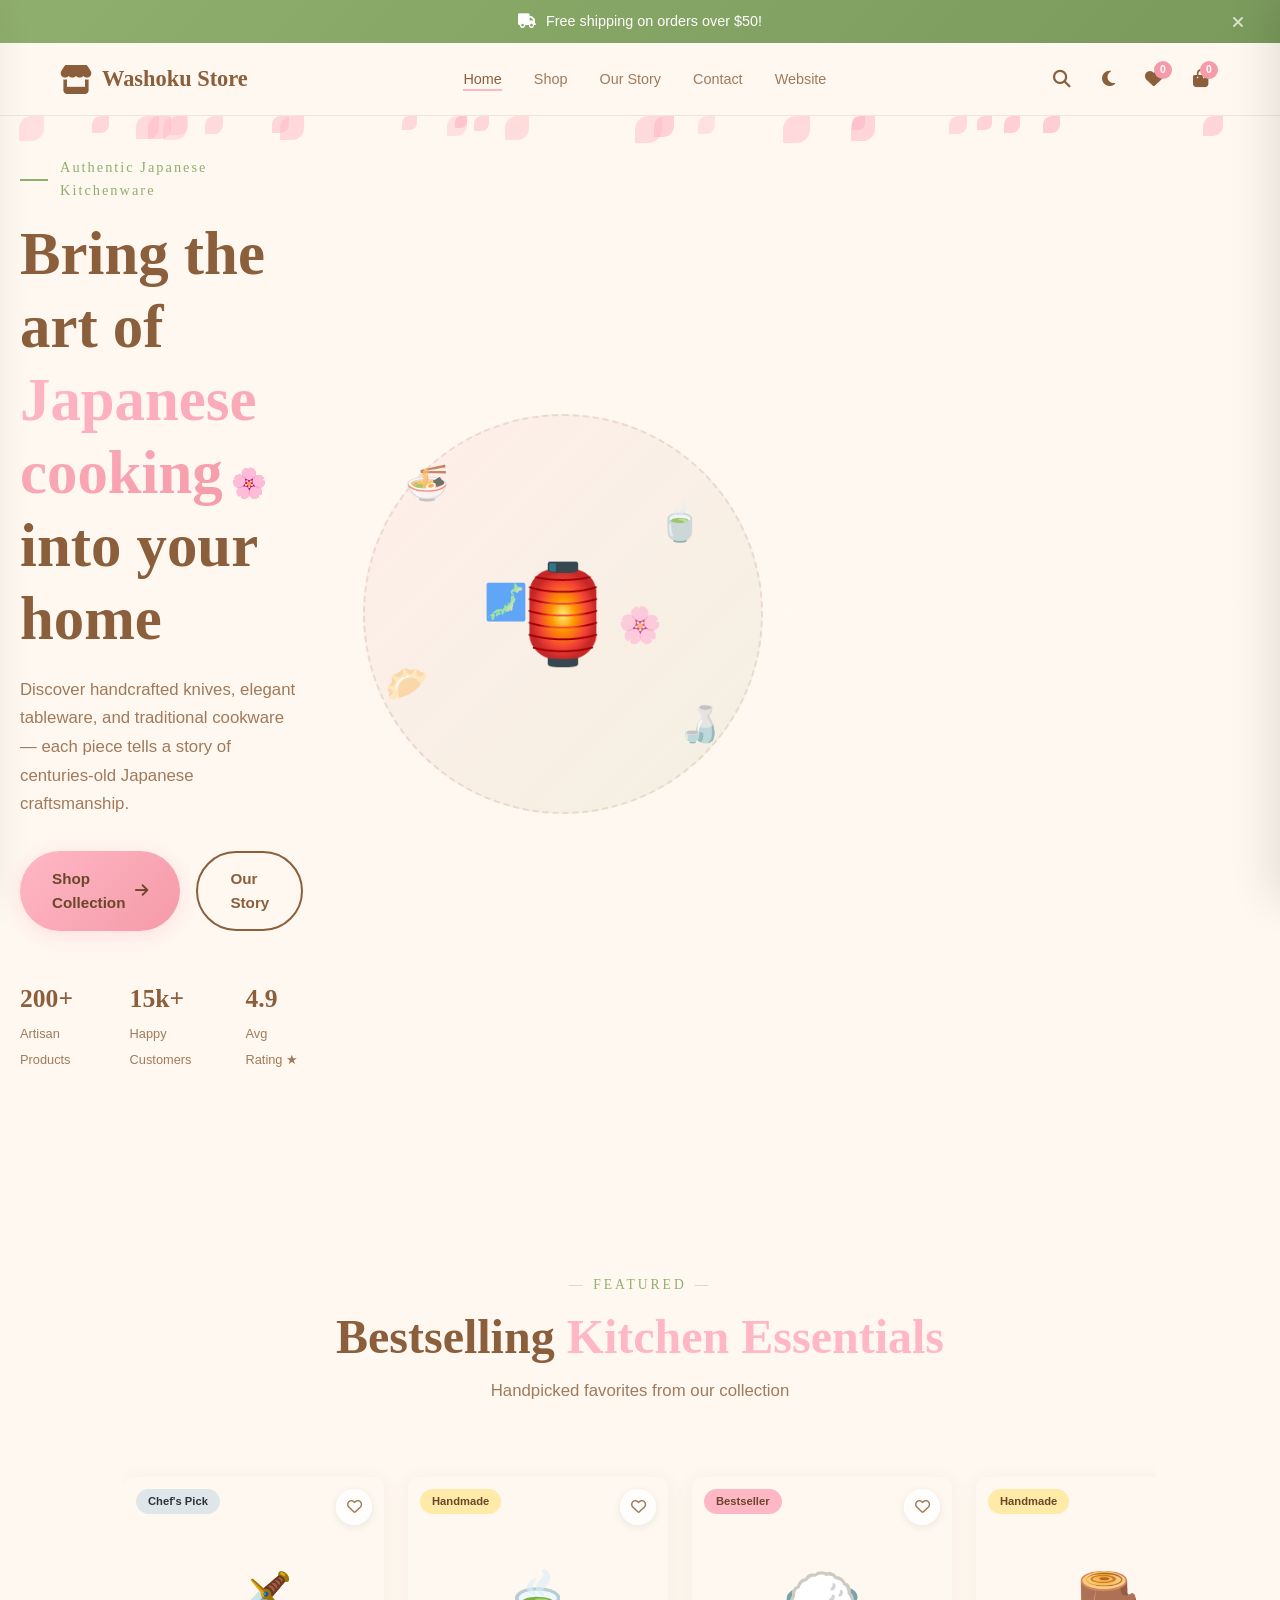
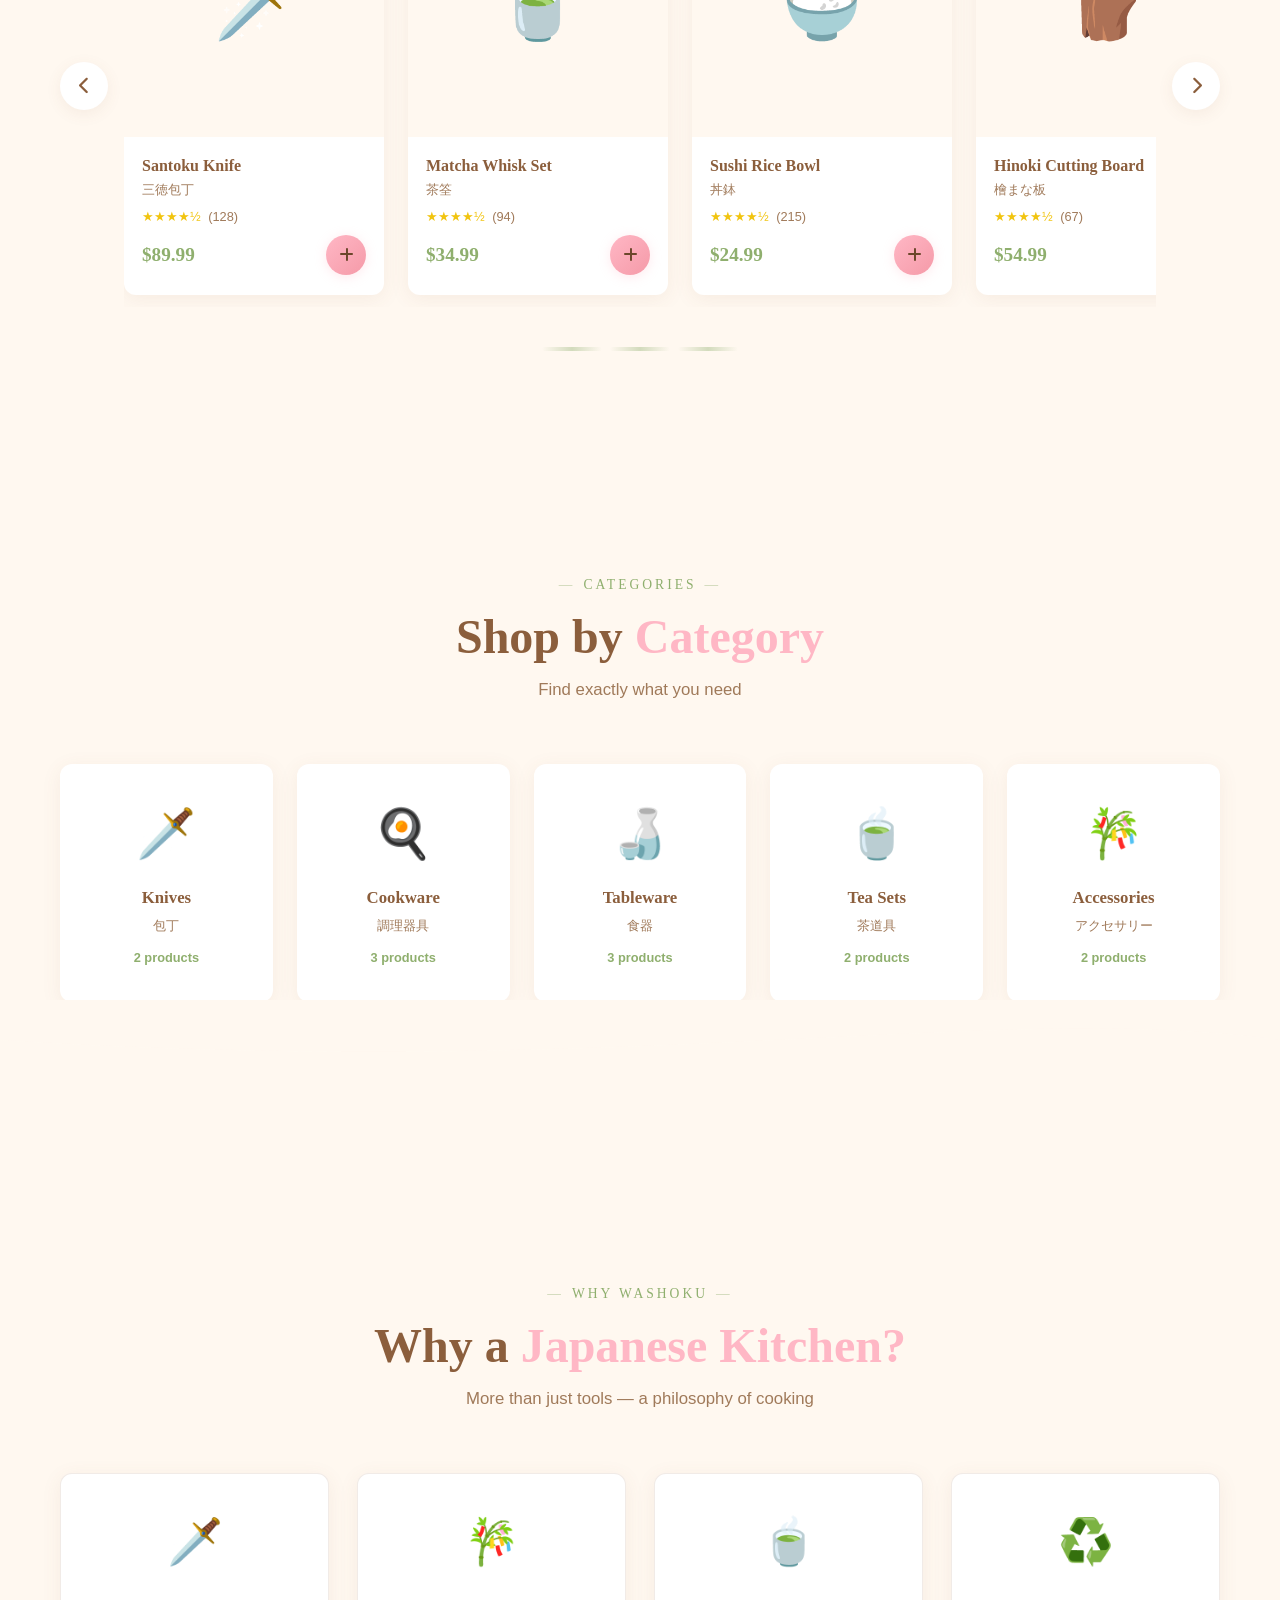
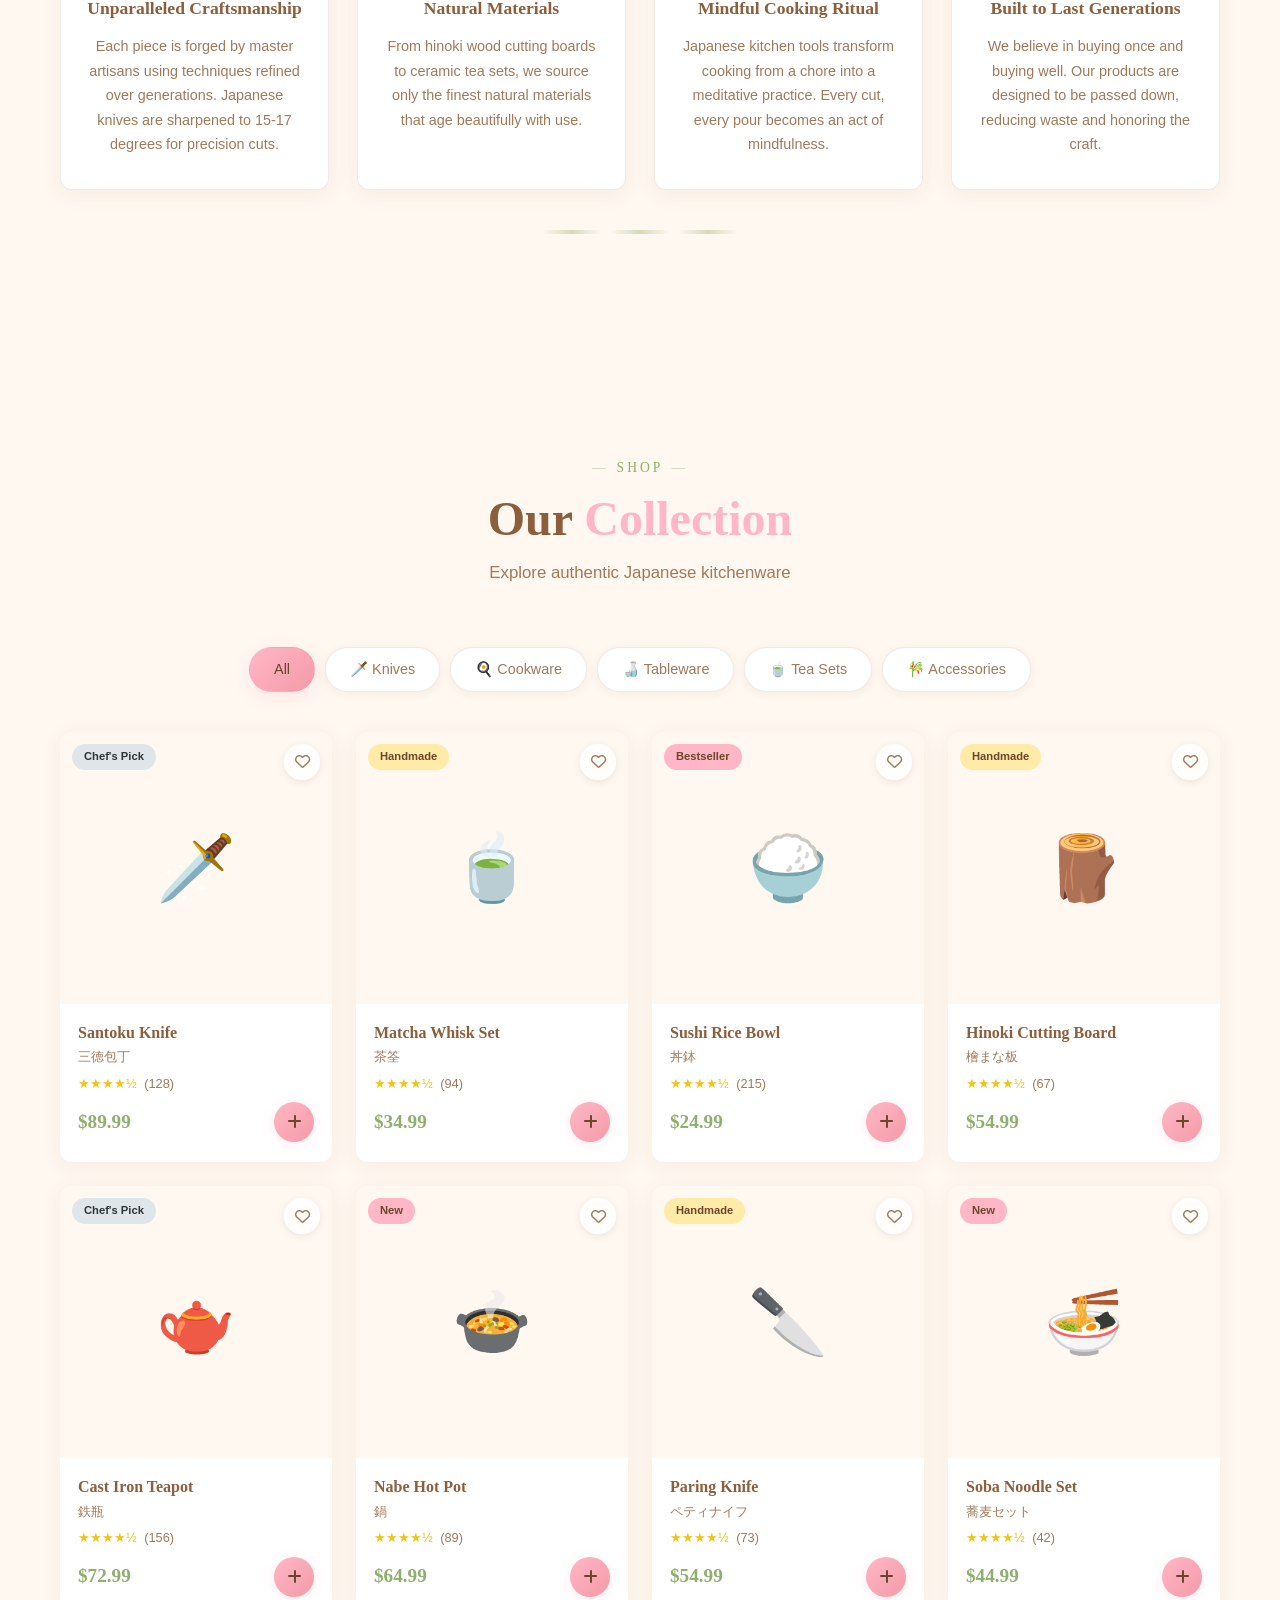
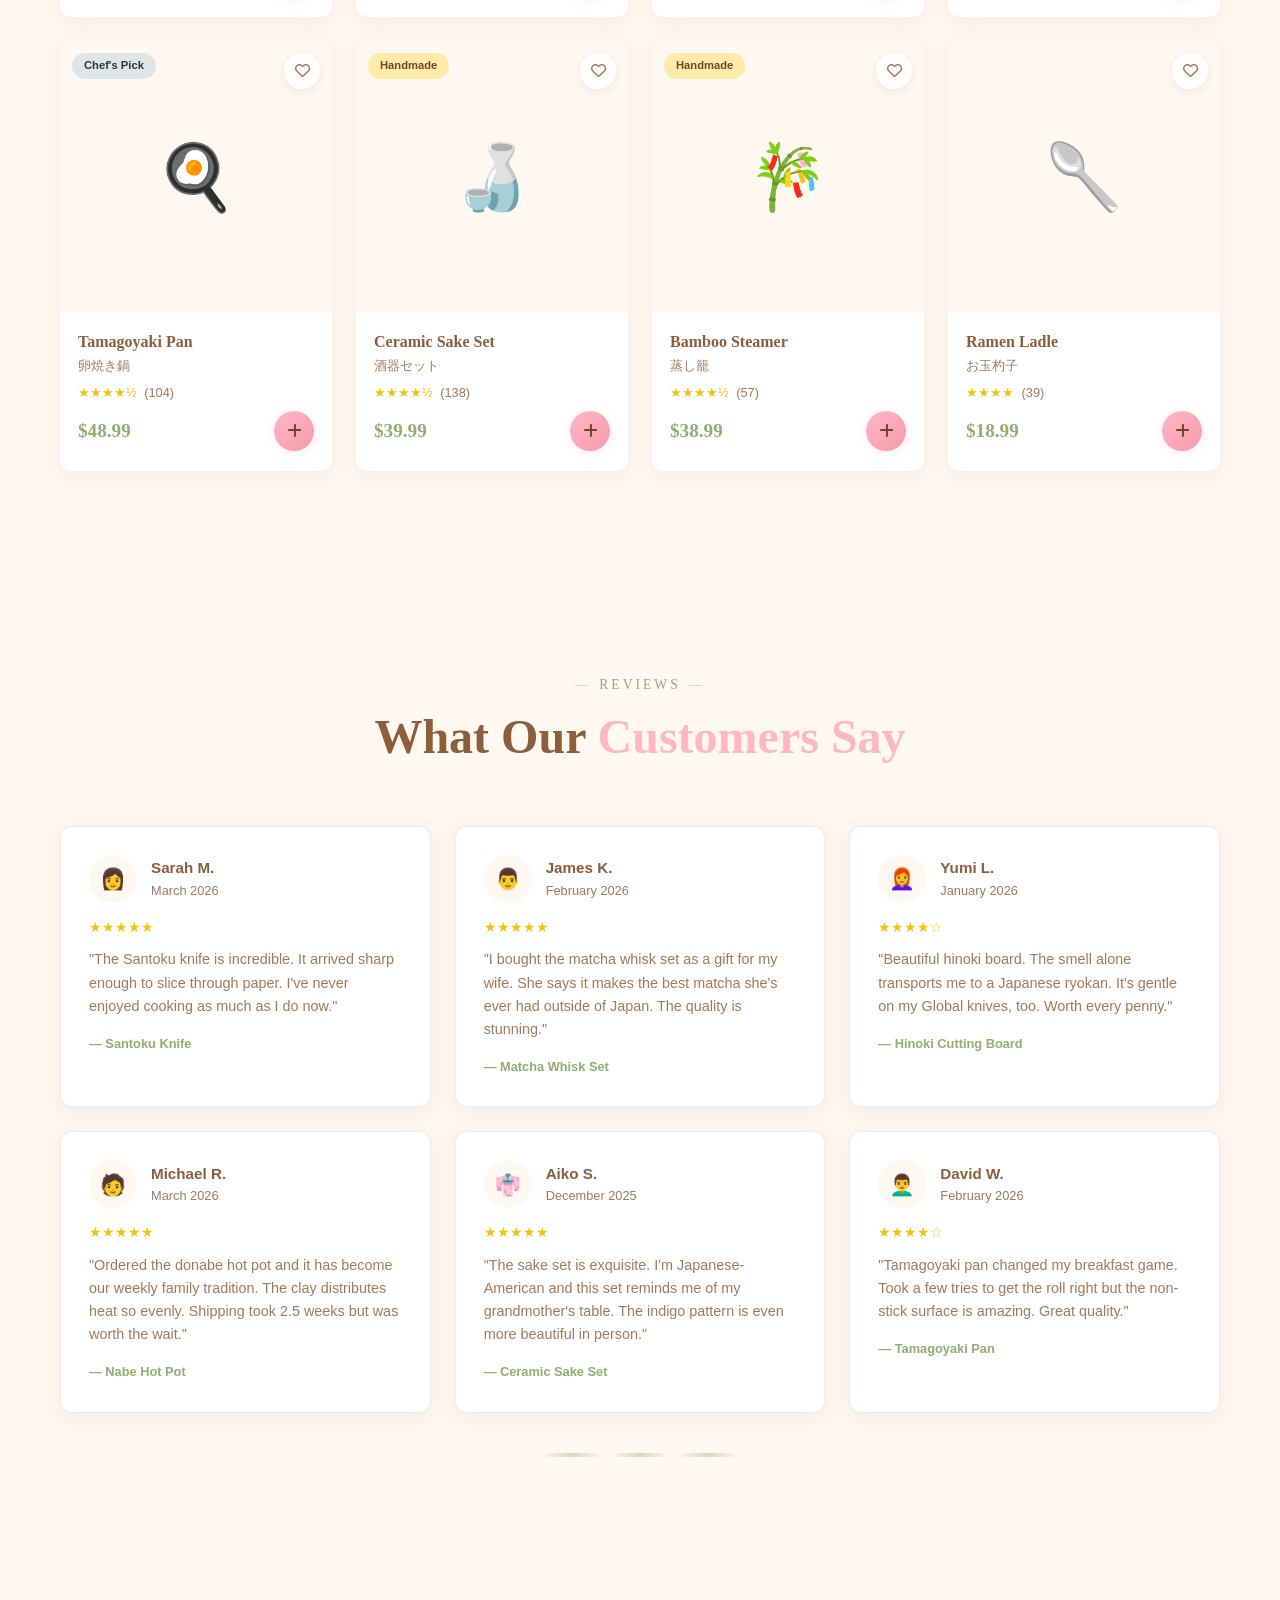
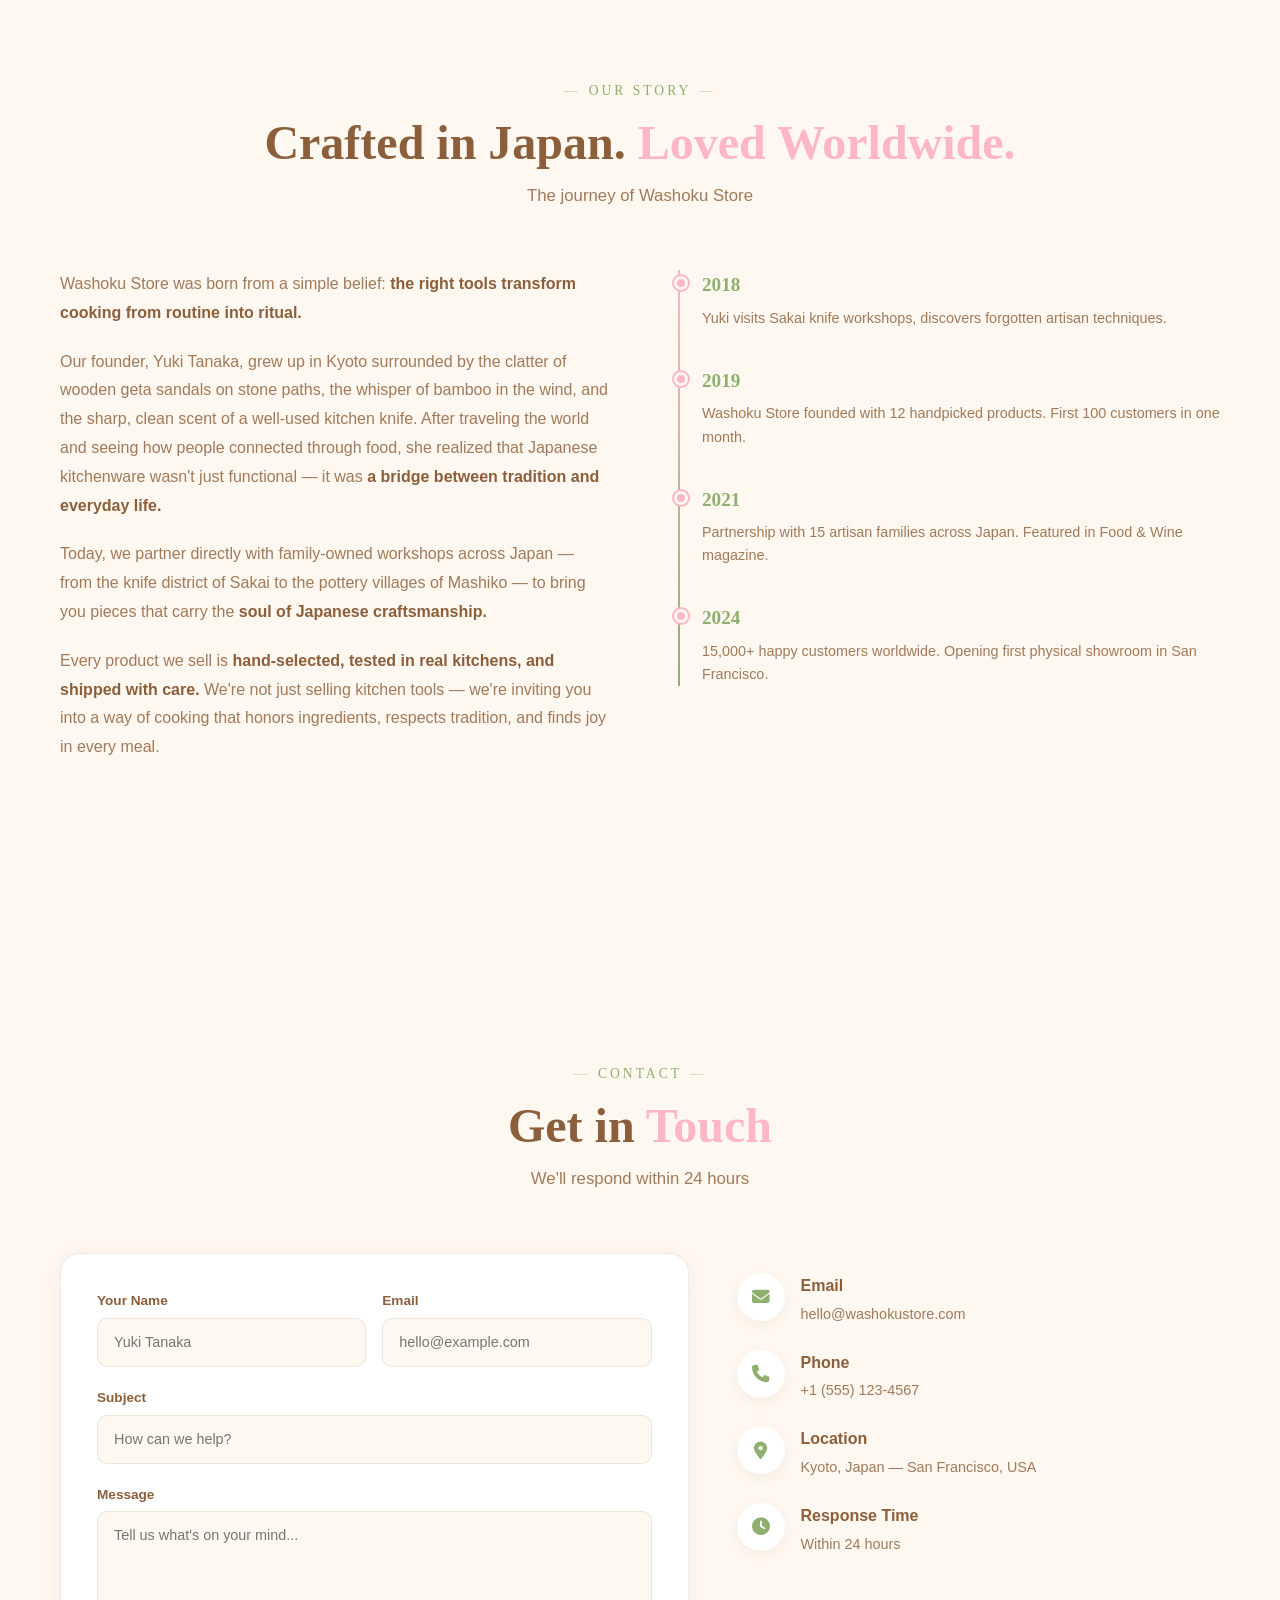
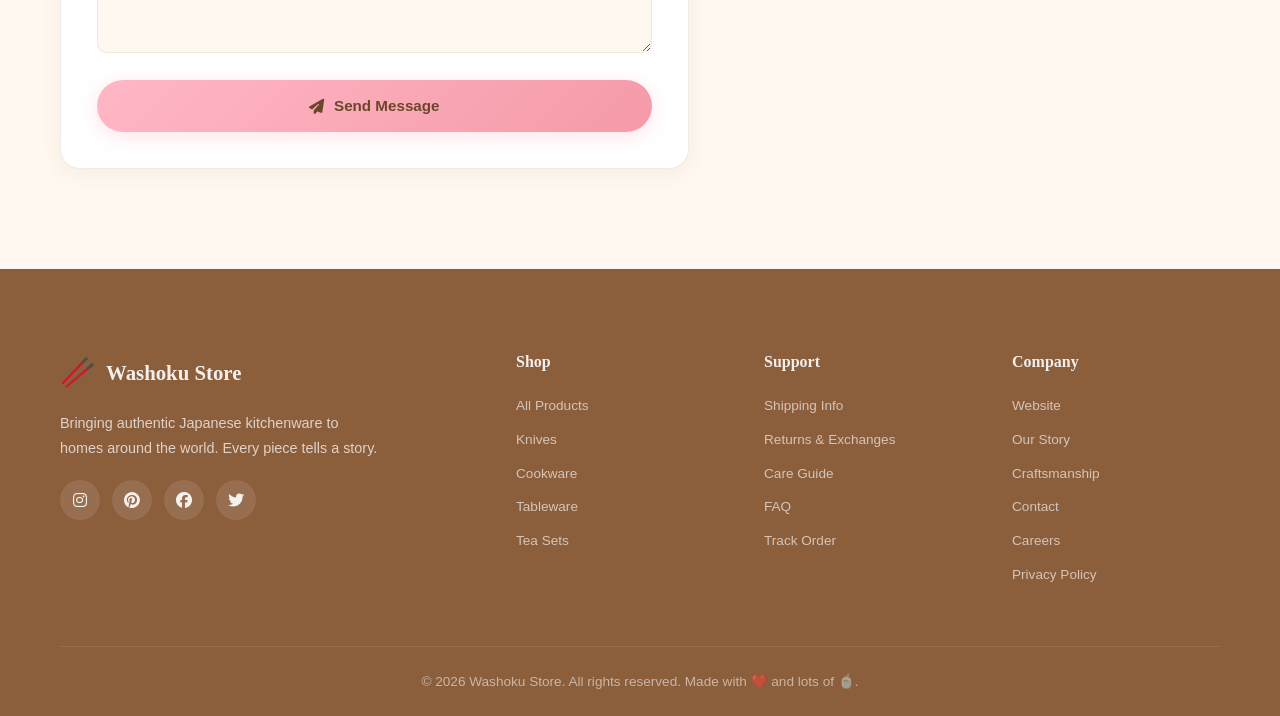
==== commit e5c7efa4: "Add files via upload" ====
--- a/index.html
+++ b/index.html
@@ -490,8 +490,8 @@
   <button class="scroll-top" id="scrollTop"><i class="fas fa-chevron-up"></i></button>
 
   <noscript><div style="padding:20px;text-align:center;background:#FFB7C5"><p>Please enable JavaScript to use Washoku Store.</p></div></noscript>
-  <script src="js/data.js" defer></script>
-  <script src="js/store.js" defer></script>
-  <script src="js/app.js" defer></script>
+  <script src="data.js" defer></script>
+  <script src="store.js" defer></script>
+  <script src="app.js" defer></script>
 </body>
 </html>
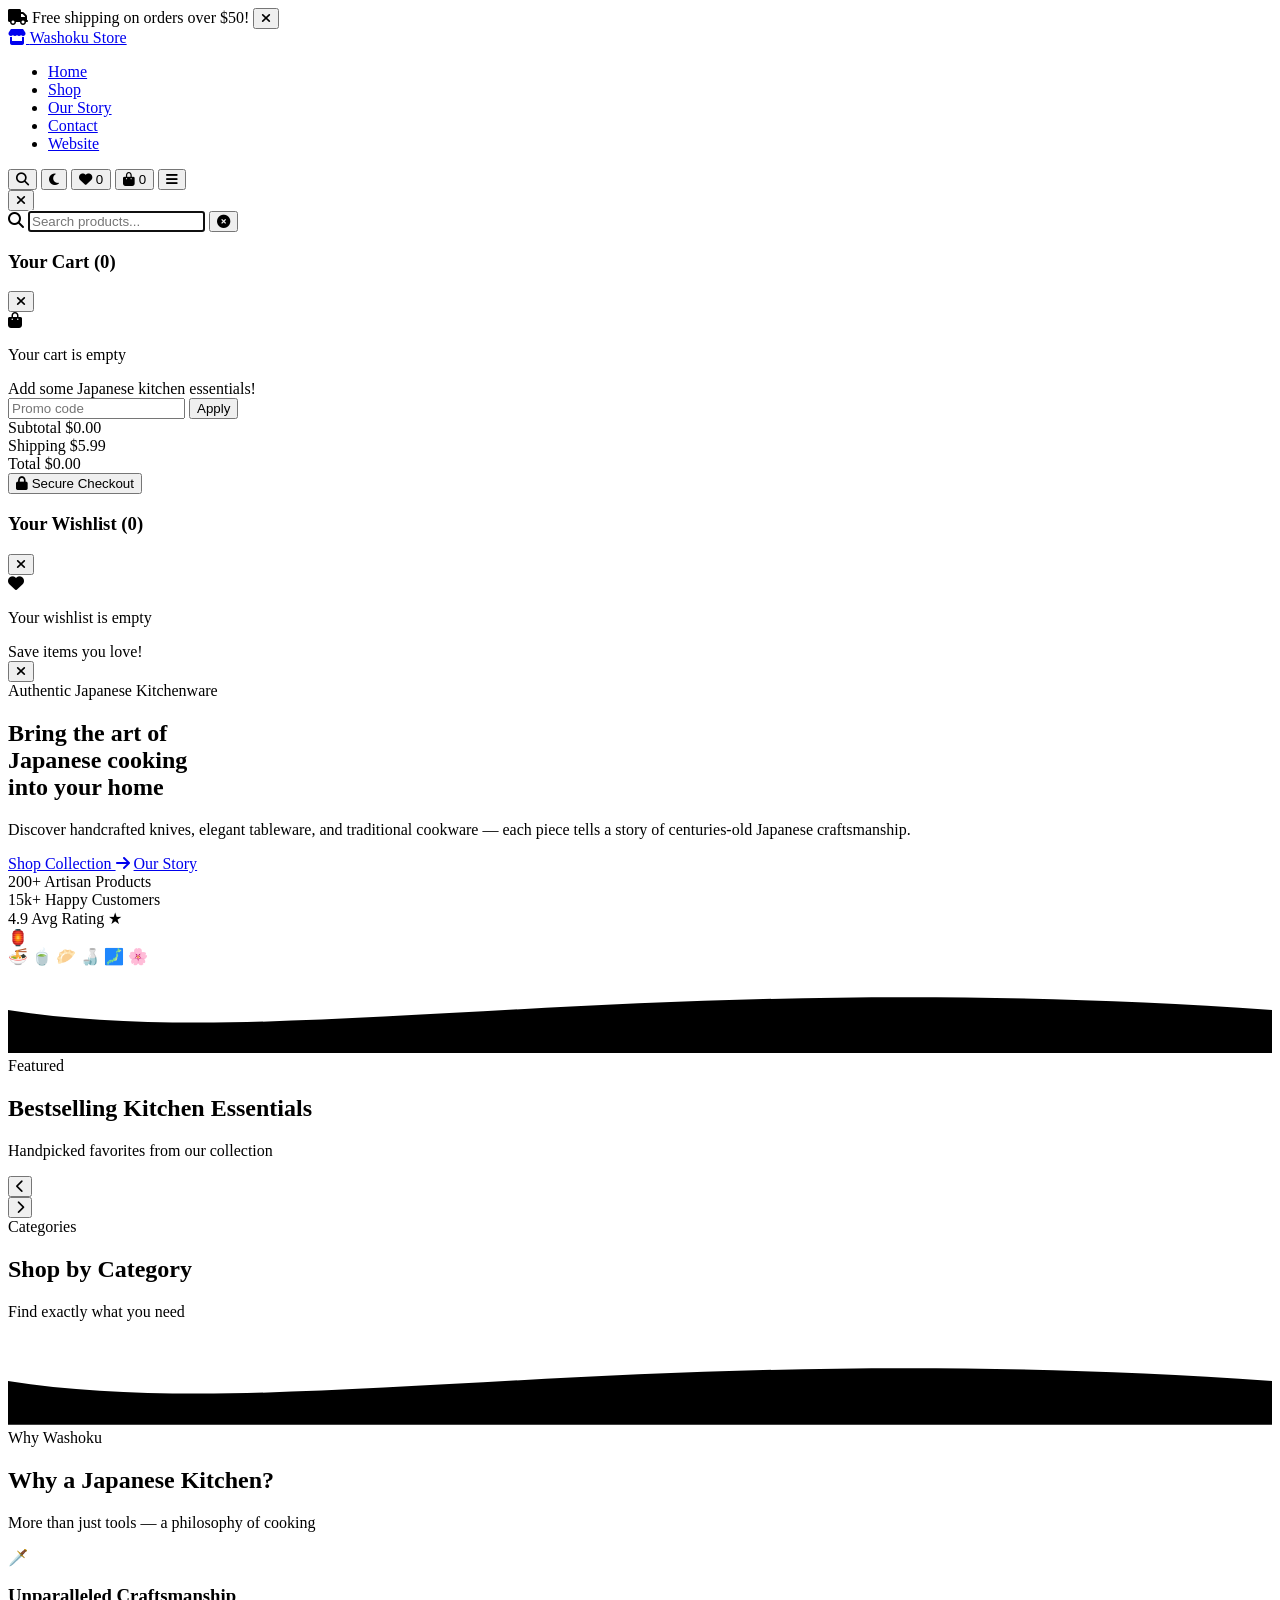
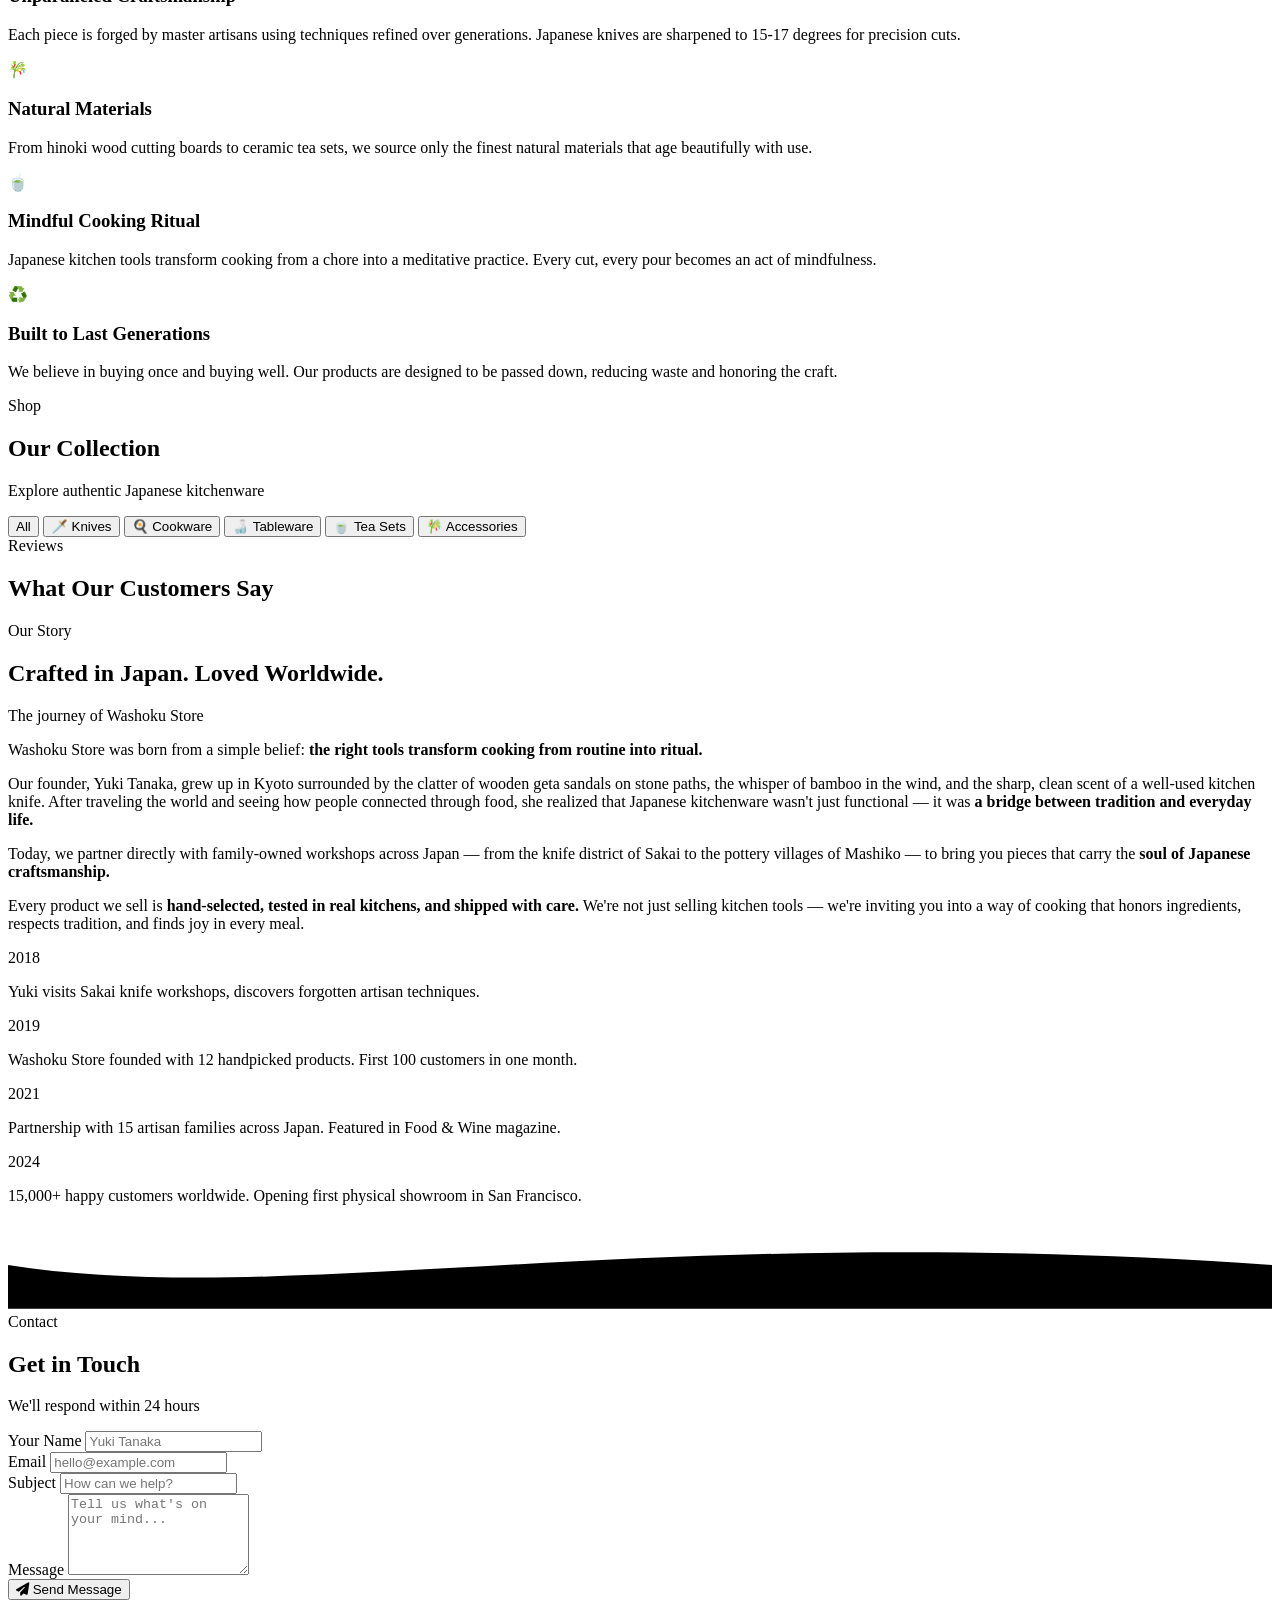
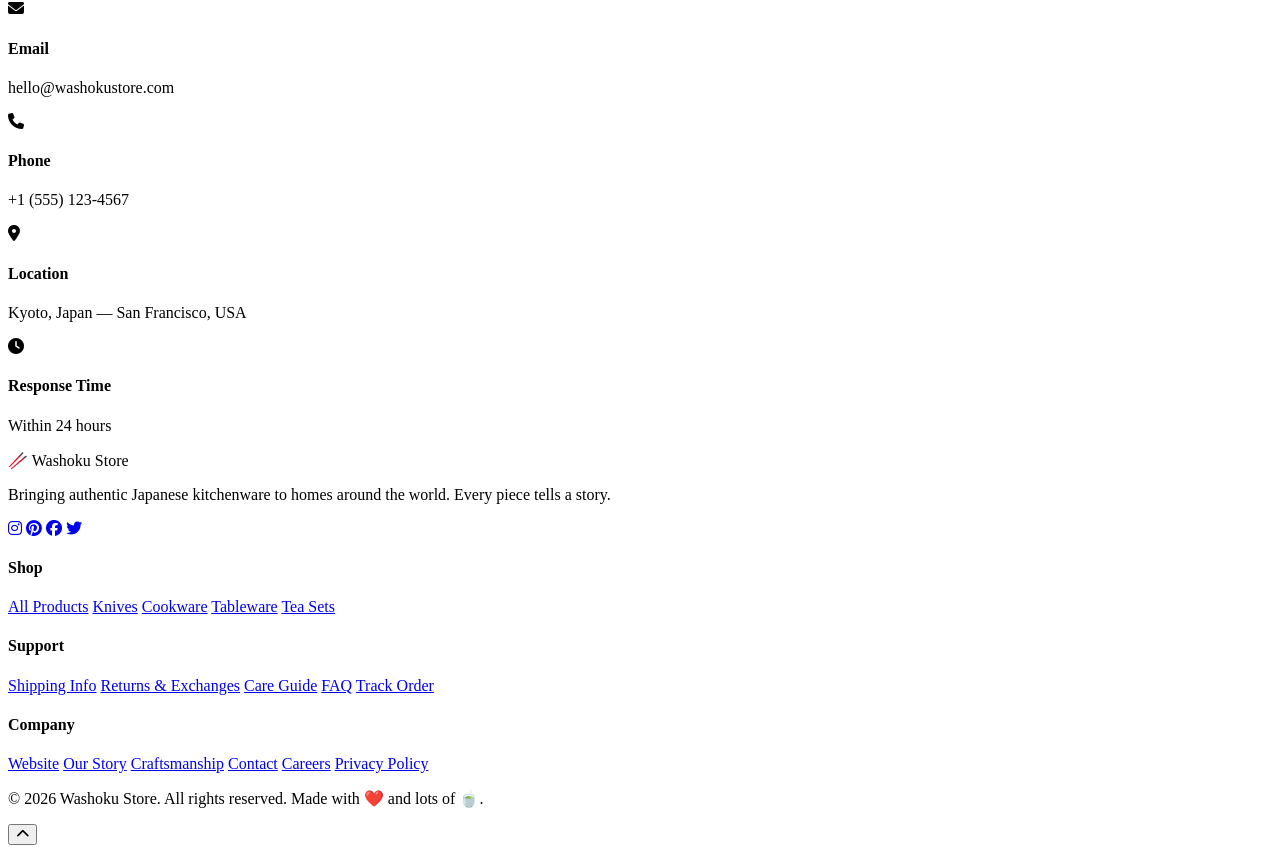
==== commit 88269348: "Add files via upload" ====
--- a/index.html
+++ b/index.html
@@ -8,7 +8,7 @@
   <link rel="preconnect" href="https://fonts.gstatic.com" crossorigin>
   <link href="https://fonts.googleapis.com/css2?family=DM+Sans:opsz,wght@9..40,300;9..40,400;9..40,500;9..40,600;9..40,700&family=Noto+Serif+JP:wght@400;500;600;700;900&family=Shippori+Mincho:wght@400;600;700;800&display=swap" rel="stylesheet">
   <link rel="stylesheet" href="https://cdnjs.cloudflare.com/ajax/libs/font-awesome/6.5.0/css/all.min.css">
-  <link rel="stylesheet" href="style.css">
+  <link rel="stylesheet" href="css/style.css">
 </head>
 <body>
 
@@ -490,8 +490,8 @@
   <button class="scroll-top" id="scrollTop"><i class="fas fa-chevron-up"></i></button>
 
   <noscript><div style="padding:20px;text-align:center;background:#FFB7C5"><p>Please enable JavaScript to use Washoku Store.</p></div></noscript>
-  <script src="data.js" defer></script>
-  <script src="store.js" defer></script>
-  <script src="app.js" defer></script>
+  <script src="js/data.js" defer></script>
+  <script src="js/store.js" defer></script>
+  <script src="js/app.js" defer></script>
 </body>
 </html>
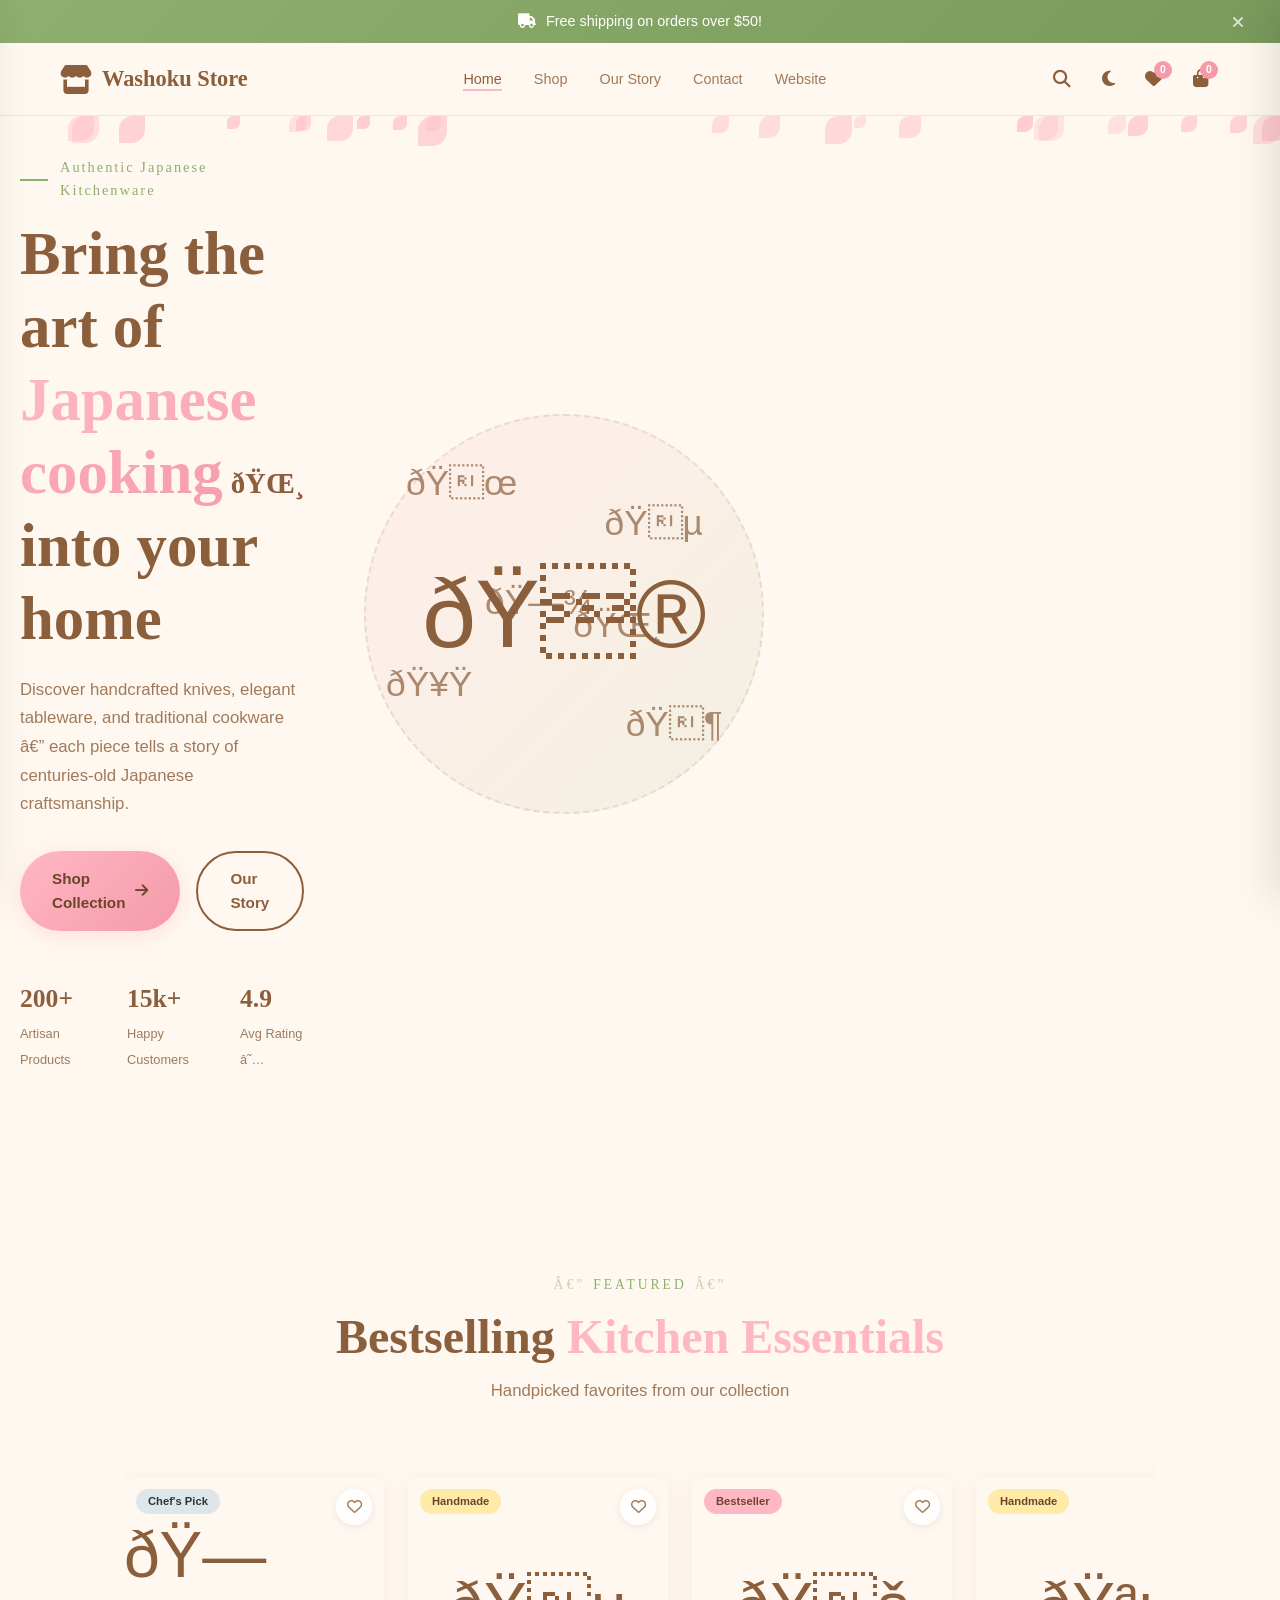
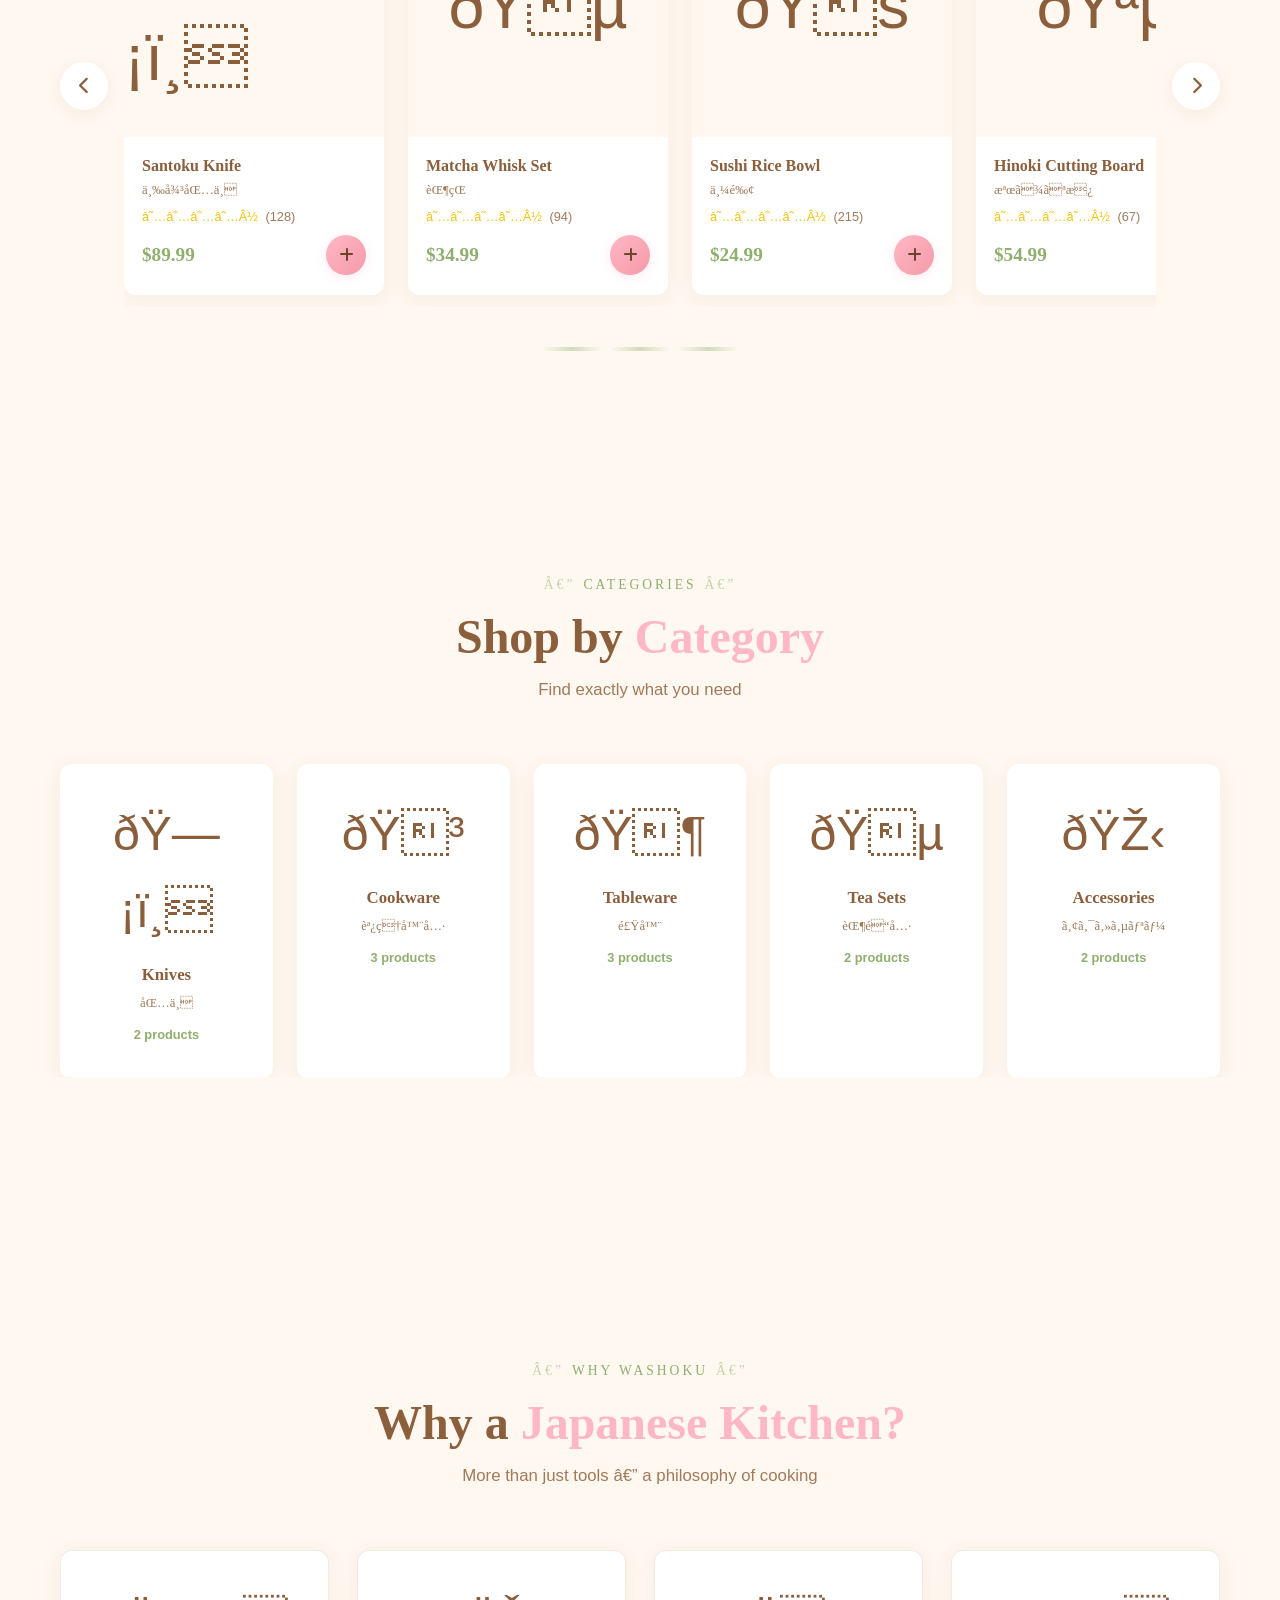
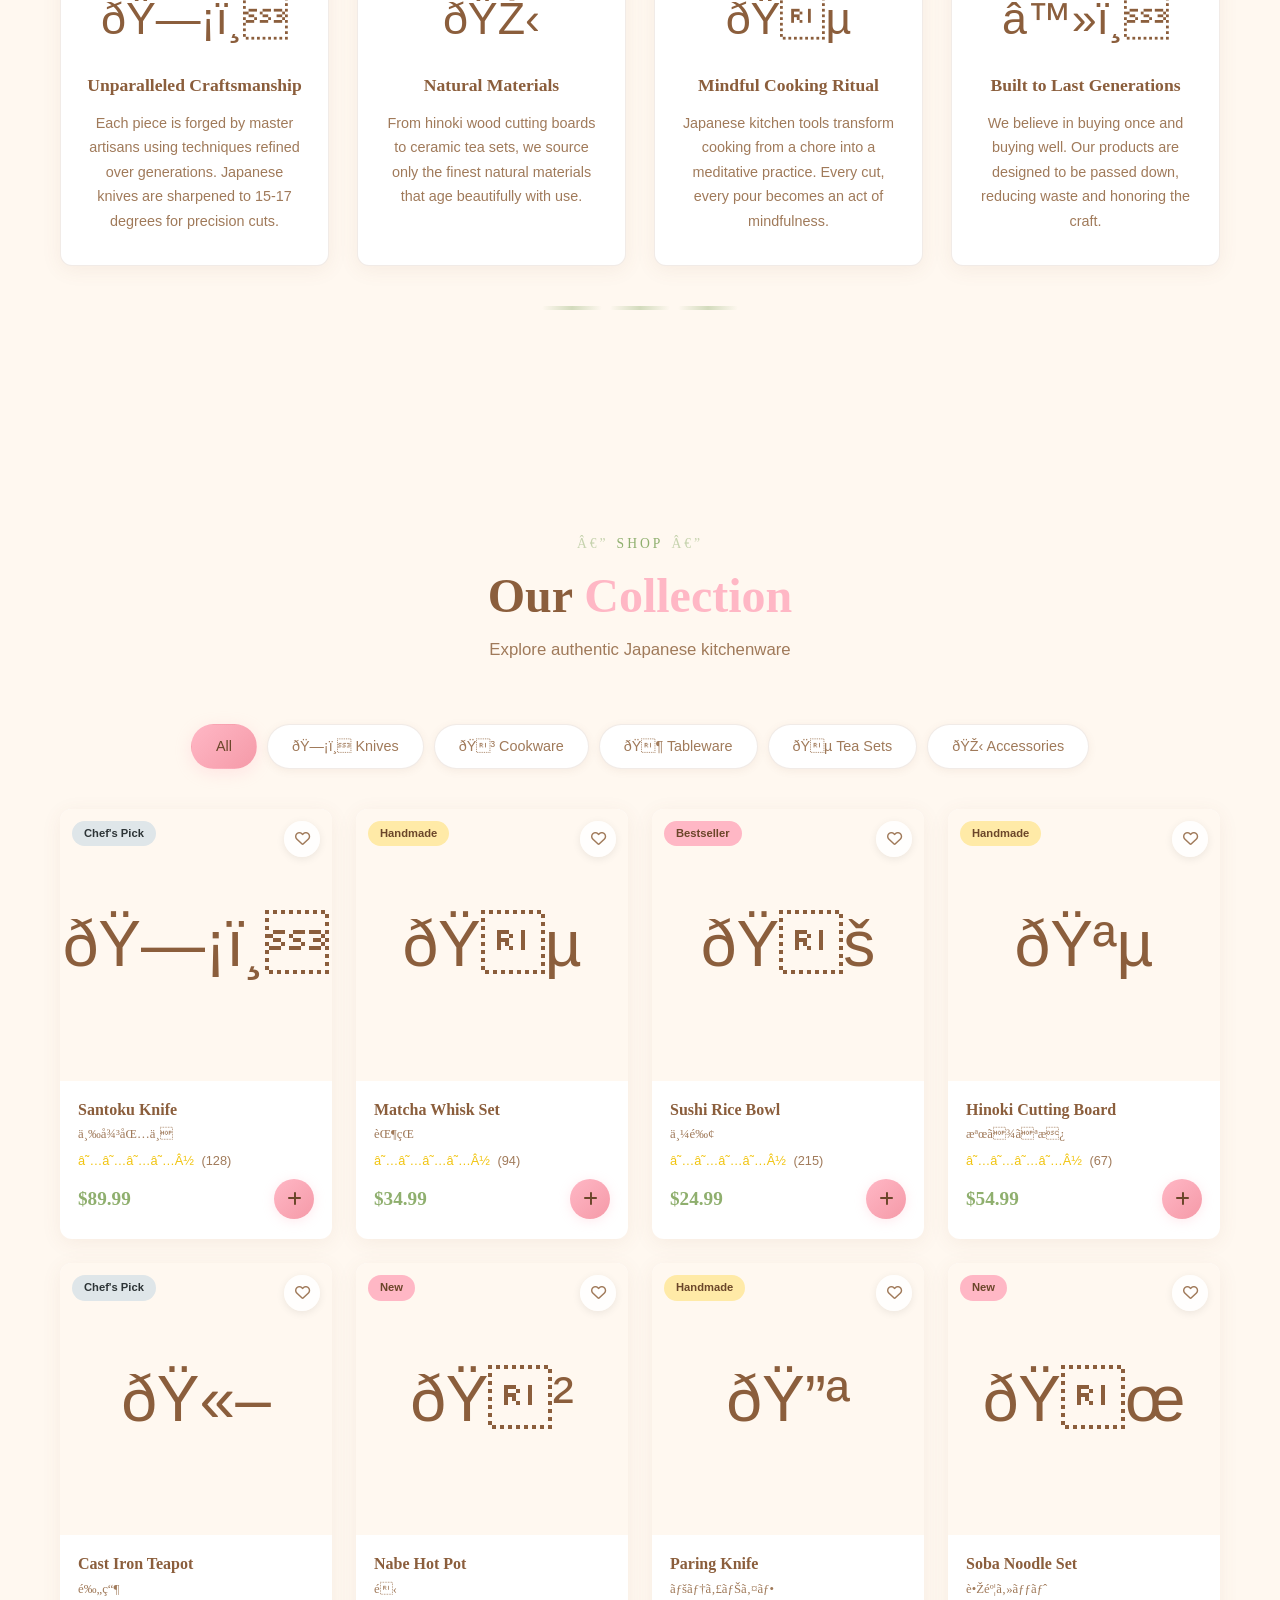
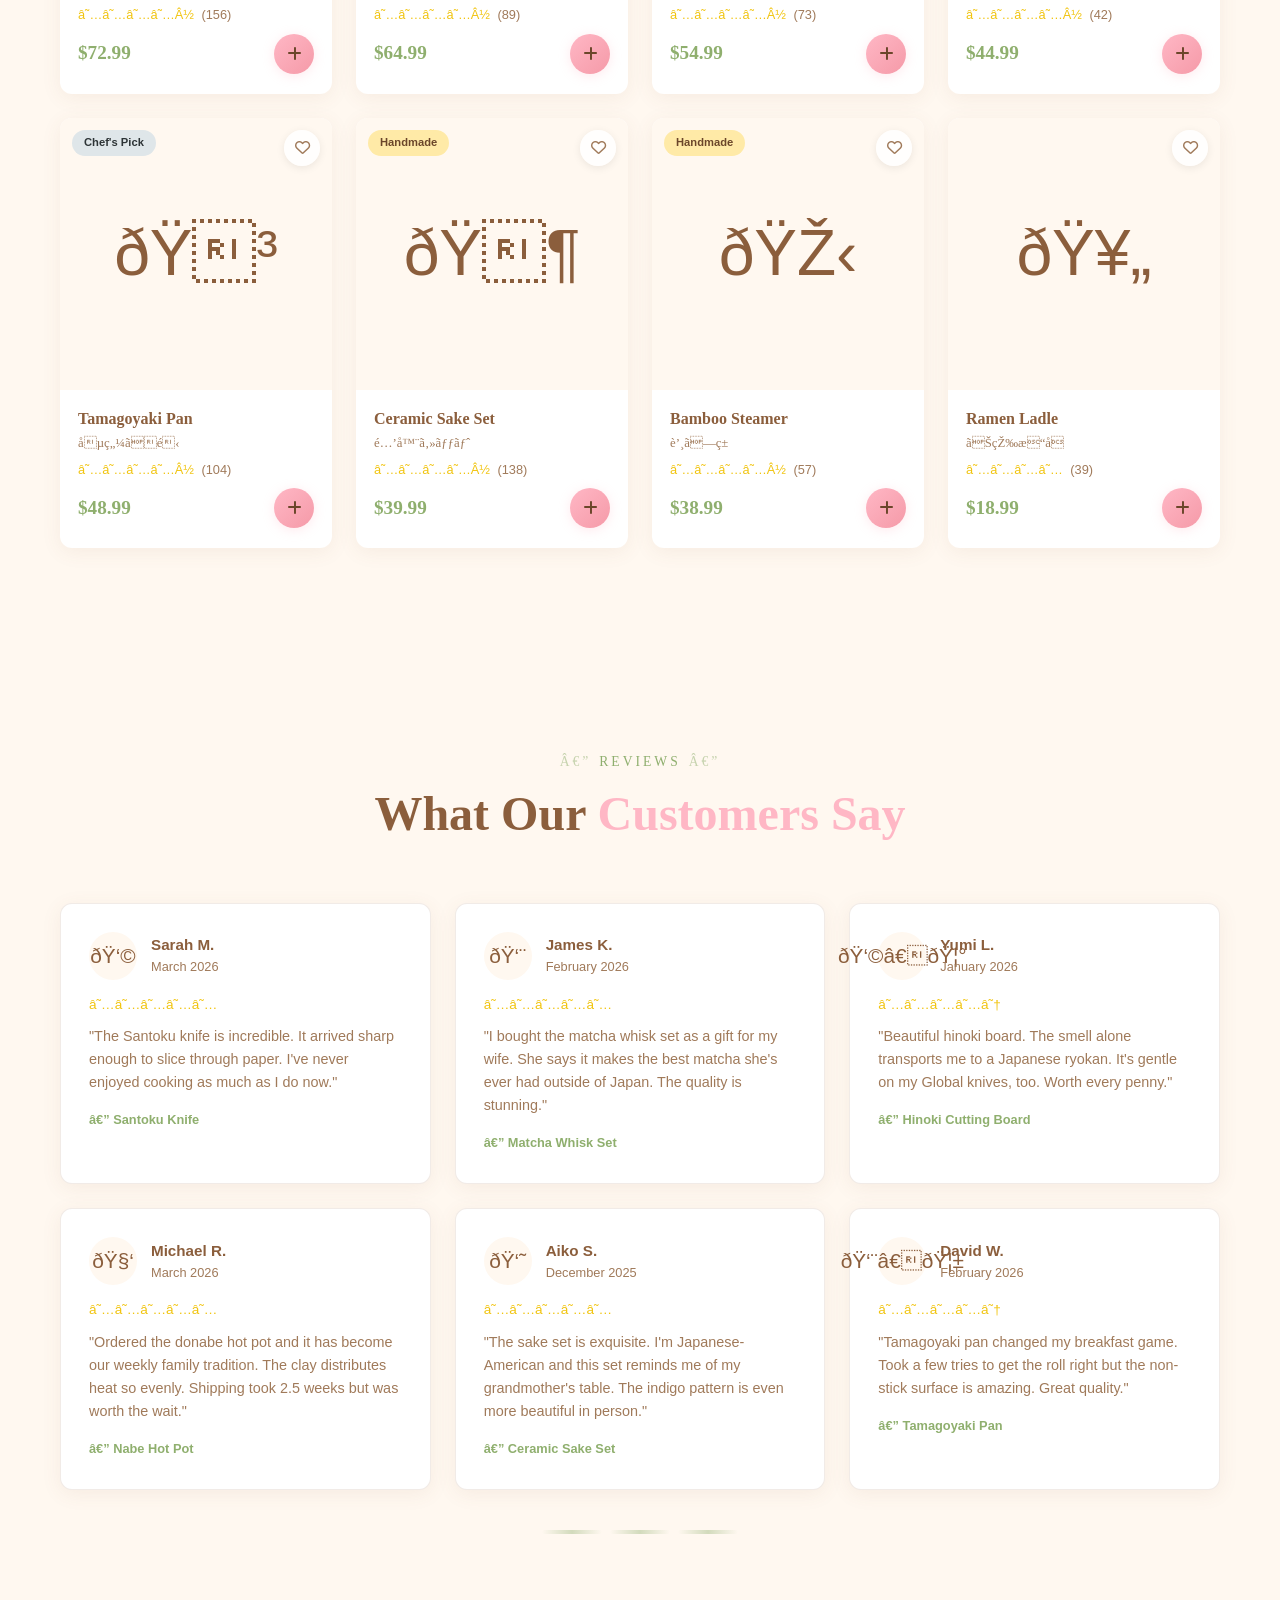
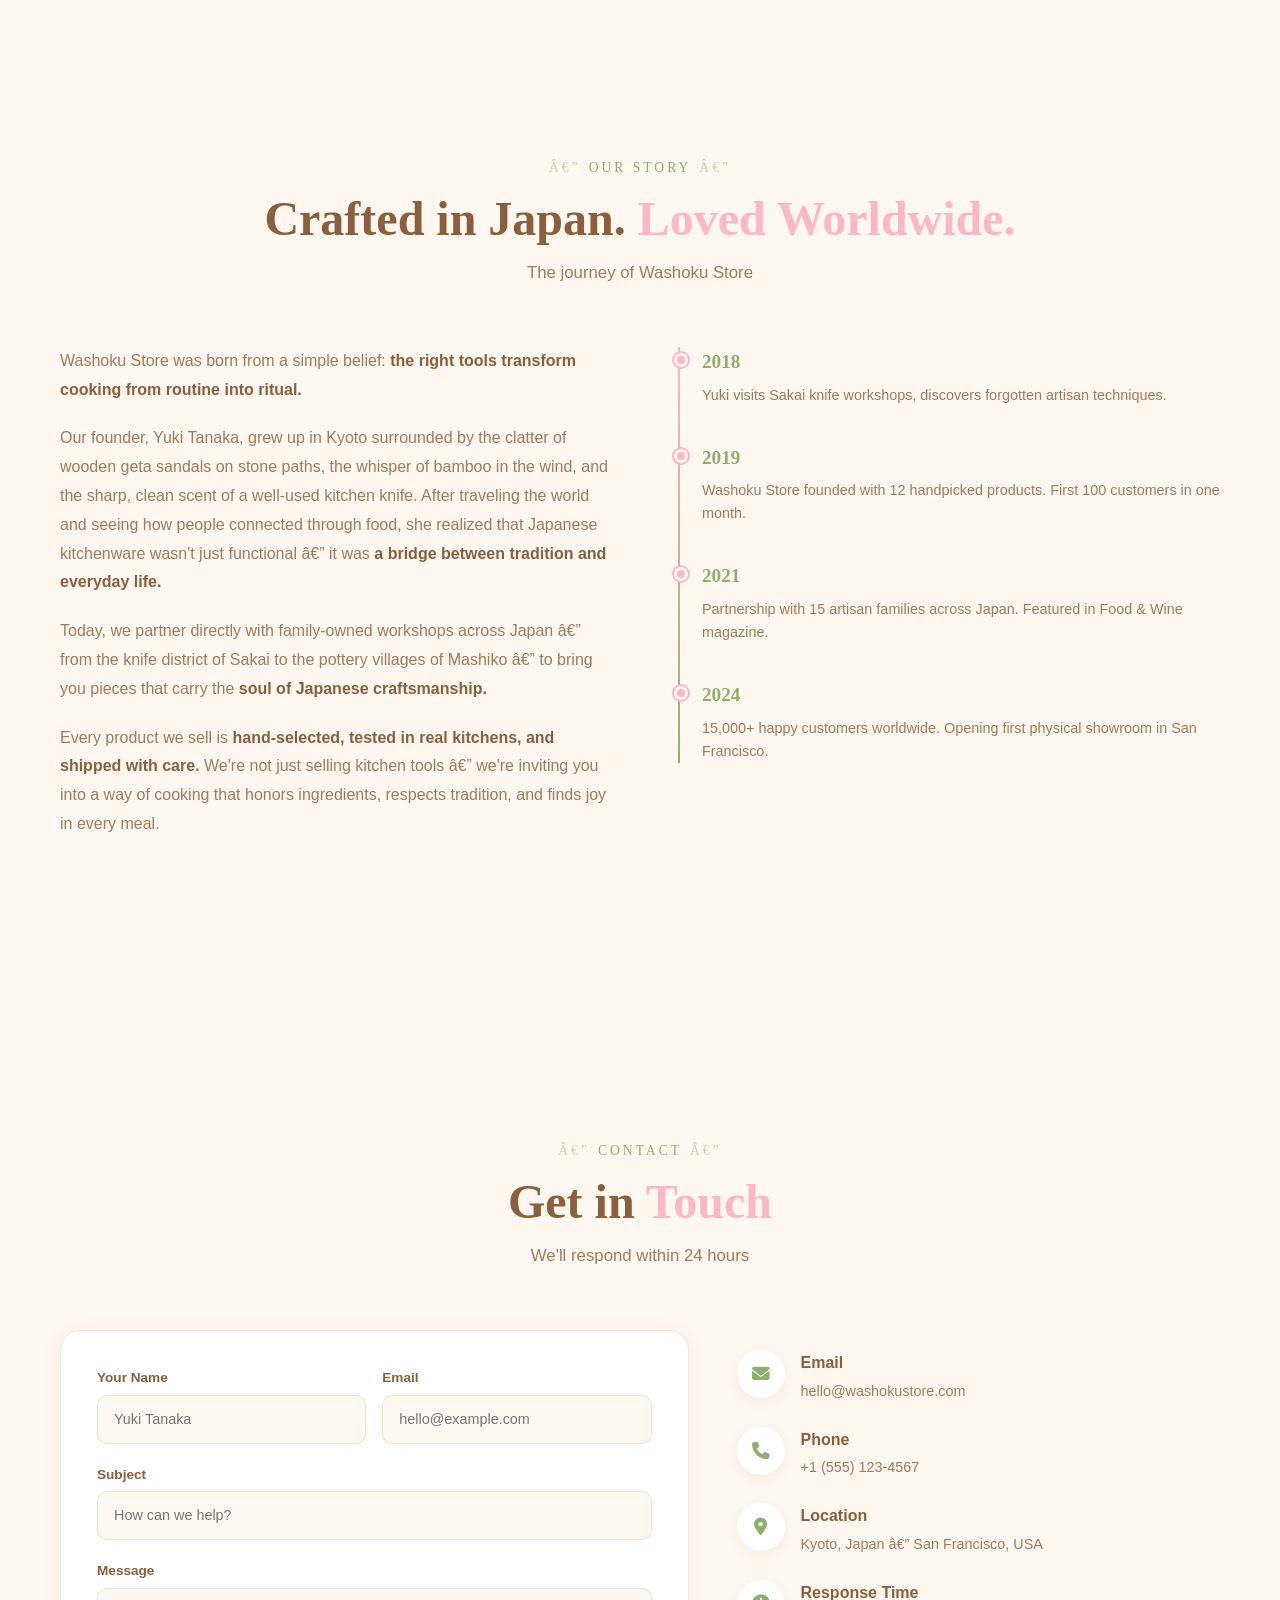
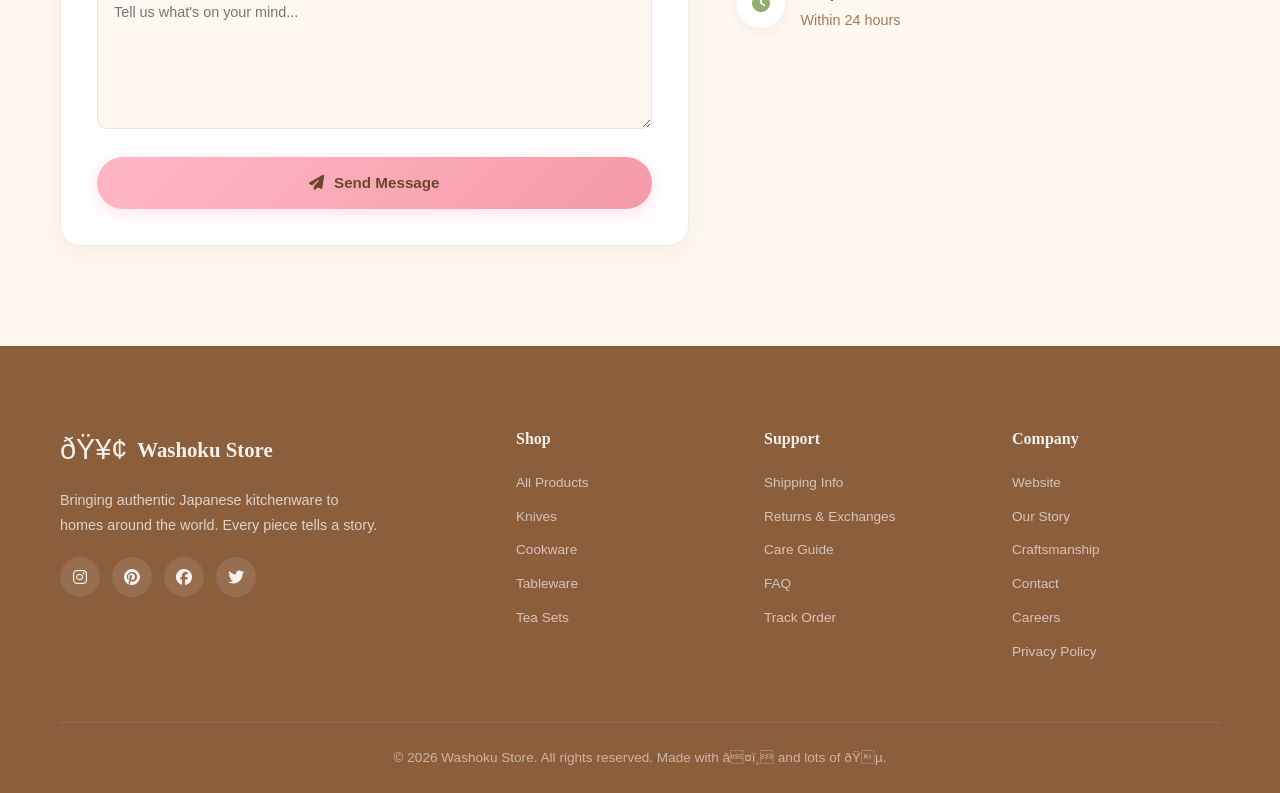
==== commit fcc6c047: "Update index.html paths" ====
--- a/index.html
+++ b/index.html
@@ -3,7 +3,7 @@
 <head>
   <meta charset="UTF-8">
   <meta name="viewport" content="width=device-width, initial-scale=1.0">
-  <title>Washoku Store — Japanese Kitchen, Delivered to Your Door</title>
+  <title>Washoku Store â€” Japanese Kitchen, Delivered to Your Door</title>
   <link rel="preconnect" href="https://fonts.googleapis.com">
   <link rel="preconnect" href="https://fonts.gstatic.com" crossorigin>
   <link href="https://fonts.googleapis.com/css2?family=DM+Sans:opsz,wght@9..40,300;9..40,400;9..40,500;9..40,600;9..40,700&family=Noto+Serif+JP:wght@400;500;600;700;900&family=Shippori+Mincho:wght@400;600;700;800&display=swap" rel="stylesheet">
@@ -158,7 +158,7 @@
             into your home
           </h1>
           <p class="home__description">
-            Discover handcrafted knives, elegant tableware, and traditional cookware — 
+            Discover handcrafted knives, elegant tableware, and traditional cookware â€” 
             each piece tells a story of centuries-old Japanese craftsmanship.
           </p>
           <div class="home__buttons">
@@ -176,21 +176,21 @@
             </div>
             <div class="home__stat">
               <span class="home__stat-number">4.9</span>
-              <span class="home__stat-label">Avg Rating ★</span>
+              <span class="home__stat-label">Avg Rating â˜…</span>
             </div>
           </div>
         </div>
         <div class="home__visual">
           <div class="home__image-wrapper">
             <div class="home__image-placeholder">
-              <span class="home__image-emoji">🏮</span>
+              <span class="home__image-emoji">ðŸ®</span>
               <div class="home__floating-items">
-                <span class="home__float-item" style="top:10%;left:10%;animation-delay:0s">🍜</span>
-                <span class="home__float-item" style="top:20%;right:15%;animation-delay:0.5s">🍵</span>
-                <span class="home__float-item" style="bottom:25%;left:5%;animation-delay:1s">🥟</span>
-                <span class="home__float-item" style="bottom:15%;right:10%;animation-delay:1.5s">🍶</span>
-                <span class="home__float-item" style="top:40%;left:30%;animation-delay:2s">🗾</span>
-                <span class="home__float-item" style="bottom:40%;right:25%;animation-delay:0.8s">🌸</span>
+                <span class="home__float-item" style="top:10%;left:10%;animation-delay:0s">ðŸœ</span>
+                <span class="home__float-item" style="top:20%;right:15%;animation-delay:0.5s">ðŸµ</span>
+                <span class="home__float-item" style="bottom:25%;left:5%;animation-delay:1s">ðŸ¥Ÿ</span>
+                <span class="home__float-item" style="bottom:15%;right:10%;animation-delay:1.5s">ðŸ¶</span>
+                <span class="home__float-item" style="top:40%;left:30%;animation-delay:2s">ðŸ—¾</span>
+                <span class="home__float-item" style="bottom:40%;right:25%;animation-delay:0.8s">ðŸŒ¸</span>
               </div>
             </div>
           </div>
@@ -247,26 +247,26 @@
         <div class="section__header">
           <span class="section__tag">Why Washoku</span>
           <h2 class="section__title">Why a <span class="section__title-jp">Japanese Kitchen?</span></h2>
-          <p class="section__subtitle">More than just tools — a philosophy of cooking</p>
+          <p class="section__subtitle">More than just tools â€” a philosophy of cooking</p>
         </div>
         <div class="why__grid">
           <div class="why__card">
-            <div class="why__icon">🗡️</div>
+            <div class="why__icon">ðŸ—¡ï¸</div>
             <h3 class="why__title">Unparalleled Craftsmanship</h3>
             <p class="why__text">Each piece is forged by master artisans using techniques refined over generations. Japanese knives are sharpened to 15-17 degrees for precision cuts.</p>
           </div>
           <div class="why__card">
-            <div class="why__icon">🎋</div>
+            <div class="why__icon">ðŸŽ‹</div>
             <h3 class="why__title">Natural Materials</h3>
             <p class="why__text">From hinoki wood cutting boards to ceramic tea sets, we source only the finest natural materials that age beautifully with use.</p>
           </div>
           <div class="why__card">
-            <div class="why__icon">🍵</div>
+            <div class="why__icon">ðŸµ</div>
             <h3 class="why__title">Mindful Cooking Ritual</h3>
             <p class="why__text">Japanese kitchen tools transform cooking from a chore into a meditative practice. Every cut, every pour becomes an act of mindfulness.</p>
           </div>
           <div class="why__card">
-            <div class="why__icon">♻️</div>
+            <div class="why__icon">â™»ï¸</div>
             <h3 class="why__title">Built to Last Generations</h3>
             <p class="why__text">We believe in buying once and buying well. Our products are designed to be passed down, reducing waste and honoring the craft.</p>
           </div>
@@ -289,11 +289,11 @@
         </div>
         <div class="shop__filters" id="shopFilters">
           <button class="shop__filter-btn active" data-filter="all">All</button>
-          <button class="shop__filter-btn" data-filter="knives">🗡️ Knives</button>
-          <button class="shop__filter-btn" data-filter="cookware">🍳 Cookware</button>
-          <button class="shop__filter-btn" data-filter="tableware">🍶 Tableware</button>
-          <button class="shop__filter-btn" data-filter="tea">🍵 Tea Sets</button>
-          <button class="shop__filter-btn" data-filter="accessories">🎋 Accessories</button>
+          <button class="shop__filter-btn" data-filter="knives">ðŸ—¡ï¸ Knives</button>
+          <button class="shop__filter-btn" data-filter="cookware">ðŸ³ Cookware</button>
+          <button class="shop__filter-btn" data-filter="tableware">ðŸ¶ Tableware</button>
+          <button class="shop__filter-btn" data-filter="tea">ðŸµ Tea Sets</button>
+          <button class="shop__filter-btn" data-filter="accessories">ðŸŽ‹ Accessories</button>
         </div>
         <div class="shop__grid" id="shopGrid"></div>
       </div>
@@ -326,9 +326,9 @@
         <div class="story__content">
           <div class="story__text">
             <p>Washoku Store was born from a simple belief: <strong>the right tools transform cooking from routine into ritual.</strong></p>
-            <p>Our founder, Yuki Tanaka, grew up in Kyoto surrounded by the clatter of wooden geta sandals on stone paths, the whisper of bamboo in the wind, and the sharp, clean scent of a well-used kitchen knife. After traveling the world and seeing how people connected through food, she realized that Japanese kitchenware wasn't just functional — it was <strong>a bridge between tradition and everyday life.</strong></p>
-            <p>Today, we partner directly with family-owned workshops across Japan — from the knife district of Sakai to the pottery villages of Mashiko — to bring you pieces that carry the <strong>soul of Japanese craftsmanship.</strong></p>
-            <p>Every product we sell is <strong>hand-selected, tested in real kitchens, and shipped with care.</strong> We're not just selling kitchen tools — we're inviting you into a way of cooking that honors ingredients, respects tradition, and finds joy in every meal.</p>
+            <p>Our founder, Yuki Tanaka, grew up in Kyoto surrounded by the clatter of wooden geta sandals on stone paths, the whisper of bamboo in the wind, and the sharp, clean scent of a well-used kitchen knife. After traveling the world and seeing how people connected through food, she realized that Japanese kitchenware wasn't just functional â€” it was <strong>a bridge between tradition and everyday life.</strong></p>
+            <p>Today, we partner directly with family-owned workshops across Japan â€” from the knife district of Sakai to the pottery villages of Mashiko â€” to bring you pieces that carry the <strong>soul of Japanese craftsmanship.</strong></p>
+            <p>Every product we sell is <strong>hand-selected, tested in real kitchens, and shipped with care.</strong> We're not just selling kitchen tools â€” we're inviting you into a way of cooking that honors ingredients, respects tradition, and finds joy in every meal.</p>
           </div>
           <div class="story__timeline">
             <div class="timeline__item">
@@ -420,7 +420,7 @@
               <i class="fas fa-map-marker-alt"></i>
               <div>
                 <h4>Location</h4>
-                <p>Kyoto, Japan — San Francisco, USA</p>
+                <p>Kyoto, Japan â€” San Francisco, USA</p>
               </div>
             </div>
             <div class="contact__info-item">
@@ -443,7 +443,7 @@
       <div class="footer__content">
         <div class="footer__brand">
           <div class="footer__logo">
-            <span class="footer__logo-icon">🥢</span>
+            <span class="footer__logo-icon">ðŸ¥¢</span>
             <span class="footer__logo-text">Washoku Store</span>
           </div>
           <p class="footer__desc">Bringing authentic Japanese kitchenware to homes around the world. Every piece tells a story.</p>
@@ -481,7 +481,7 @@
         </div>
       </div>
       <div class="footer__bottom">
-        <p>&copy; 2026 Washoku Store. All rights reserved. Made with ❤️ and lots of 🍵.</p>
+        <p>&copy; 2026 Washoku Store. All rights reserved. Made with â¤ï¸ and lots of ðŸµ.</p>
       </div>
     </div>
   </footer>
--- a/css/style.css
+++ b/css/style.css
@@ -0,0 +1,2037 @@
+/* ===== VARIABLES ===== */
+:root {
+  --color-sakura: #FFB7C5;
+  --color-sakura-dark: #f59aa8;
+  --color-matcha: #8FAF6E;
+  --color-matcha-dark: #7a9a5c;
+  --color-cream: #FFF8F0;
+  --color-wood: #8B5E3C;
+  --color-wood-dark: #6b462a;
+  --color-white: #FFFFFF;
+  --color-bg: var(--color-cream);
+  --color-text: var(--color-wood);
+  --color-text-light: #a07a5a;
+  --color-card: var(--color-white);
+  --color-border: rgba(139, 94, 60, 0.12);
+  --color-shadow: rgba(139, 94, 60, 0.08);
+  --color-overlay: rgba(0, 0, 0, 0.4);
+  --header-height: 72px;
+  --font-heading: 'Noto Serif JP', serif;
+  --font-body: 'DM Sans', sans-serif;
+  --font-accent: 'Shippori Mincho', serif;
+  --transition: 0.3s ease;
+  --radius: 12px;
+  --radius-lg: 20px;
+}
+
+[data-theme="dark"] {
+  --color-bg: #1a1a2e;
+  --color-cream: #1a1a2e;
+  --color-text: #e8d5c4;
+  --color-text-light: #b8a08e;
+  --color-card: #16213e;
+  --color-border: rgba(232, 213, 196, 0.1);
+  --color-shadow: rgba(0, 0, 0, 0.3);
+  --color-overlay: rgba(0, 0, 0, 0.7);
+  --color-white: #1e2a4a;
+}
+
+/* ===== RESET ===== */
+*, *::before, *::after {
+  margin: 0;
+  padding: 0;
+  box-sizing: border-box;
+}
+
+html {
+  scroll-behavior: smooth;
+}
+
+body {
+  font-family: var(--font-body);
+  background: var(--color-bg);
+  color: var(--color-text);
+  line-height: 1.6;
+  overflow-x: hidden;
+  transition: background var(--transition), color var(--transition);
+}
+
+a { text-decoration: none; color: inherit; }
+ul { list-style: none; }
+img { max-width: 100%; height: auto; display: block; }
+button { cursor: pointer; border: none; outline: none; background: none; font: inherit; color: inherit; }
+input, textarea { font: inherit; outline: none; border: none; }
+
+/* ===== CONTAINER ===== */
+.container {
+  max-width: 1200px;
+  margin: 0 auto;
+  padding: 0 20px;
+}
+
+.section {
+  padding: 100px 0;
+}
+
+.section__header {
+  text-align: center;
+  margin-bottom: 60px;
+}
+
+.section__tag {
+  display: inline-block;
+  font-family: var(--font-accent);
+  font-size: 0.85rem;
+  color: var(--color-matcha);
+  letter-spacing: 3px;
+  text-transform: uppercase;
+  margin-bottom: 12px;
+  position: relative;
+}
+
+.section__tag::before,
+.section__tag::after {
+  content: 'â€”';
+  margin: 0 8px;
+  opacity: 0.5;
+}
+
+.section__title {
+  font-family: var(--font-heading);
+  font-size: clamp(2rem, 4vw, 3rem);
+  font-weight: 700;
+  line-height: 1.2;
+  margin-bottom: 12px;
+}
+
+.section__title-jp {
+  color: var(--color-sakura);
+  font-weight: 700;
+}
+
+.section__subtitle {
+  color: var(--color-text-light);
+  font-size: 1.05rem;
+}
+
+/* ===== BUTTONS ===== */
+.btn {
+  display: inline-flex;
+  align-items: center;
+  gap: 10px;
+  padding: 14px 32px;
+  border-radius: 50px;
+  font-family: var(--font-body);
+  font-size: 0.95rem;
+  font-weight: 600;
+  transition: all var(--transition);
+}
+
+.btn--primary {
+  background: linear-gradient(135deg, var(--color-sakura), var(--color-sakura-dark));
+  color: var(--color-wood-dark);
+  box-shadow: 0 4px 20px rgba(255, 183, 197, 0.4);
+}
+
+.btn--primary:hover {
+  transform: translateY(-3px);
+  box-shadow: 0 8px 30px rgba(255, 183, 197, 0.5);
+}
+
+.btn--outline {
+  border: 2px solid var(--color-wood);
+  color: var(--color-wood);
+}
+
+.btn--outline:hover {
+  background: var(--color-wood);
+  color: var(--color-white);
+}
+
+/* ===== SHIPPING BANNER ===== */
+.shipping-banner {
+  background: linear-gradient(135deg, var(--color-matcha), var(--color-matcha-dark));
+  color: white;
+  text-align: center;
+  padding: 10px 20px;
+  font-size: 0.9rem;
+  font-weight: 500;
+  position: relative;
+  z-index: 1001;
+  transition: transform 0.4s ease;
+}
+
+.shipping-banner--hidden {
+  transform: translateY(-100%);
+}
+
+.shipping-banner__content {
+  display: flex;
+  align-items: center;
+  justify-content: center;
+  gap: 10px;
+}
+
+.shipping-banner__close {
+  position: absolute;
+  right: 20px;
+  color: white;
+  font-size: 1rem;
+  opacity: 0.7;
+  transition: opacity var(--transition);
+  min-width: 44px;
+  min-height: 44px;
+  display: grid;
+  place-items: center;
+}
+
+.shipping-banner__close:hover { opacity: 1; }
+
+/* ===== NAV OVERLAY ===== */
+.nav__overlay {
+  display: none;
+  position: fixed;
+  inset: 0;
+  background: var(--color-overlay);
+  z-index: 998;
+}
+.nav__overlay--visible {
+  display: block;
+}
+
+/* ===== HEADER ===== */
+.header {
+  position: sticky;
+  top: 0;
+  z-index: 1000;
+  background: rgba(255, 248, 240, 0.98);
+  backdrop-filter: none;
+  border-bottom: 1px solid var(--color-border);
+  transition: background var(--transition);
+}
+
+[data-theme="dark"] .header {
+  background: rgba(26, 26, 46, 0.95);
+}
+
+.nav {
+  display: flex;
+  align-items: center;
+  justify-content: space-between;
+  height: var(--header-height);
+}
+
+.nav__logo {
+  display: flex;
+  align-items: center;
+  gap: 10px;
+}
+
+.nav__logo-icon {
+  font-size: 1.8rem;
+}
+
+.nav__logo-text {
+  font-family: var(--font-heading);
+  font-size: 1.4rem;
+  font-weight: 700;
+  color: var(--color-wood);
+}
+
+.nav__list {
+  display: flex;
+  gap: 32px;
+}
+
+.nav__link {
+  font-size: 0.9rem;
+  font-weight: 500;
+  color: var(--color-text-light);
+  transition: color var(--transition);
+  position: relative;
+}
+
+.nav__link::after {
+  content: '';
+  position: absolute;
+  bottom: -4px;
+  left: 0;
+  width: 0;
+  height: 2px;
+  background: var(--color-sakura);
+  transition: width var(--transition);
+}
+
+.nav__link:hover,
+.nav__link.active-link {
+  color: var(--color-text);
+}
+
+.nav__link:hover::after,
+.nav__link.active-link::after {
+  width: 100%;
+}
+
+.nav__actions {
+  display: flex;
+  align-items: center;
+  gap: 6px;
+}
+
+.nav__action-btn {
+  position: relative;
+  width: 40px;
+  height: 40px;
+  display: flex;
+  align-items: center;
+  justify-content: center;
+  border-radius: 50%;
+  font-size: 1.1rem;
+  color: var(--color-text);
+  transition: all var(--transition);
+}
+
+.nav__action-btn:hover {
+  background: var(--color-sakura);
+  color: var(--color-wood-dark);
+}
+
+.nav__badge {
+  position: absolute;
+  top: 2px;
+  right: 2px;
+  width: 18px;
+  height: 18px;
+  background: var(--color-sakura-dark);
+  color: white;
+  font-size: 0.65rem;
+  font-weight: 700;
+  border-radius: 50%;
+  display: flex;
+  align-items: center;
+  justify-content: center;
+}
+
+.nav__toggle {
+  display: none;
+  font-size: 1.3rem;
+  color: var(--color-text);
+}
+
+/* ===== SEARCH OVERLAY ===== */
+.search-overlay {
+  position: fixed;
+  inset: 0;
+  z-index: 2000;
+  background: rgba(0, 0, 0, 0.6);
+  backdrop-filter: blur(8px);
+  opacity: 0;
+  visibility: hidden;
+  transition: all 0.3s ease;
+}
+
+.search-overlay--active {
+  opacity: 1;
+  visibility: visible;
+}
+
+.search-overlay__container {
+  max-width: 600px;
+  margin: 120px auto 0;
+  padding: 20px;
+}
+
+.search-overlay__close {
+  position: absolute;
+  top: 30px;
+  right: 40px;
+  font-size: 1.5rem;
+  color: white;
+  opacity: 0.7;
+  transition: opacity var(--transition);
+}
+
+.search-overlay__close:hover { opacity: 1; }
+
+.search-box {
+  display: flex;
+  align-items: center;
+  background: var(--color-white);
+  border-radius: 16px;
+  padding: 6px 20px;
+  box-shadow: 0 10px 40px rgba(0,0,0,0.2);
+}
+
+.search-box__icon {
+  color: var(--color-text-light);
+  font-size: 1.1rem;
+  margin-right: 12px;
+}
+
+.search-box__input {
+  flex: 1;
+  padding: 16px 0;
+  font-size: 1.1rem;
+  background: transparent;
+}
+
+.search-box__clear {
+  color: var(--color-text-light);
+  font-size: 1.1rem;
+  opacity: 0;
+  transition: opacity var(--transition);
+}
+
+.search-box__clear--visible { opacity: 1; }
+
+.search-results {
+  margin-top: 16px;
+  background: var(--color-white);
+  border-radius: 16px;
+  overflow: hidden;
+  box-shadow: 0 10px 40px rgba(0,0,0,0.15);
+  max-height: 400px;
+  overflow-y: auto;
+}
+
+.search-result-item {
+  display: flex;
+  align-items: center;
+  gap: 16px;
+  padding: 14px 20px;
+  border-bottom: 1px solid var(--color-border);
+  transition: background var(--transition);
+  cursor: pointer;
+}
+
+.search-result-item:last-child { border-bottom: none; }
+.search-result-item:hover { background: var(--color-bg); }
+
+.search-result-item__icon {
+  font-size: 1.8rem;
+}
+
+.search-result-item__info h4 {
+  font-size: 0.95rem;
+  margin-bottom: 2px;
+}
+
+.search-result-item__info span {
+  font-size: 0.8rem;
+  color: var(--color-text-light);
+}
+
+.search-result-item__price {
+  margin-left: auto;
+  font-weight: 600;
+  color: var(--color-matcha);
+}
+
+.search-no-results {
+  padding: 30px 20px;
+  text-align: center;
+  color: var(--color-text-light);
+}
+
+/* ===== CART SIDEBAR ===== */
+.cart-sidebar {
+  position: fixed;
+  top: 0;
+  right: 0;
+  z-index: 3000;
+  display: flex;
+}
+
+.cart-sidebar__overlay {
+  position: fixed;
+  inset: 0;
+  background: rgba(0,0,0,0.5);
+  opacity: 0;
+  visibility: hidden;
+  transition: all 0.3s ease;
+}
+
+.cart-sidebar--active .cart-sidebar__overlay {
+  opacity: 1;
+  visibility: visible;
+}
+
+.cart-sidebar__content {
+  position: fixed;
+  top: 0;
+  right: -420px;
+  width: 420px;
+  max-width: 100vw;
+  height: 100vh;
+  background: var(--color-white);
+  display: flex;
+  flex-direction: column;
+  transition: right 0.35s ease;
+  box-shadow: -10px 0 40px rgba(0,0,0,0.1);
+  z-index: 3001;
+}
+
+[data-theme="dark"] .cart-sidebar__content {
+  background: var(--color-card);
+}
+
+.cart-sidebar--active .cart-sidebar__content {
+  right: 0;
+}
+
+.cart-sidebar__header {
+  display: flex;
+  align-items: center;
+  justify-content: space-between;
+  padding: 24px 28px;
+  border-bottom: 1px solid var(--color-border);
+}
+
+.cart-sidebar__header h3 {
+  font-family: var(--font-heading);
+  font-size: 1.2rem;
+}
+
+.cart-sidebar__close {
+  font-size: 1.2rem;
+  color: var(--color-text-light);
+  transition: color var(--transition);
+}
+
+.cart-sidebar__close:hover { color: var(--color-text); }
+
+.cart-sidebar__items {
+  flex: 1;
+  overflow-y: auto;
+  -webkit-overflow-scrolling: touch;
+  padding: 16px 28px;
+}
+
+.cart-empty {
+  text-align: center;
+  padding: 60px 0;
+  color: var(--color-text-light);
+}
+
+.cart-empty i {
+  font-size: 3rem;
+  margin-bottom: 16px;
+  opacity: 0.3;
+}
+
+.cart-empty p {
+  font-size: 1.1rem;
+  font-weight: 500;
+  color: var(--color-text);
+  margin-bottom: 6px;
+}
+
+.cart-empty span { font-size: 0.9rem; }
+
+.cart-item {
+  display: flex;
+  gap: 16px;
+  padding: 16px 0;
+  border-bottom: 1px solid var(--color-border);
+}
+
+.cart-item__image {
+  width: 72px;
+  height: 72px;
+  border-radius: 12px;
+  background: var(--color-bg);
+  display: flex;
+  align-items: center;
+  justify-content: center;
+  font-size: 2rem;
+  flex-shrink: 0;
+}
+
+.cart-item__info {
+  flex: 1;
+}
+
+.cart-item__name {
+  font-size: 0.9rem;
+  font-weight: 600;
+  margin-bottom: 2px;
+}
+
+.cart-item__jp {
+  font-family: var(--font-accent);
+  font-size: 0.75rem;
+  color: var(--color-text-light);
+  margin-bottom: 8px;
+}
+
+.cart-item__bottom {
+  display: flex;
+  align-items: center;
+  justify-content: space-between;
+}
+
+.cart-item__qty {
+  display: flex;
+  align-items: center;
+  gap: 8px;
+}
+
+.cart-item__qty button {
+  width: 28px;
+  height: 28px;
+  border-radius: 50%;
+  background: var(--color-bg);
+  display: flex;
+  align-items: center;
+  justify-content: center;
+  font-size: 0.8rem;
+  transition: all var(--transition);
+}
+
+.cart-item__qty button:hover {
+  background: var(--color-sakura);
+}
+
+.cart-item__qty span {
+  font-weight: 600;
+  width: 20px;
+  text-align: center;
+}
+
+.cart-item__price {
+  font-weight: 700;
+  color: var(--color-matcha);
+}
+
+.cart-item__remove {
+  color: var(--color-text-light);
+  font-size: 0.9rem;
+  transition: color var(--transition);
+}
+
+.cart-item__remove:hover { color: #e74c3c; }
+
+.cart-sidebar__footer {
+  padding: 20px 28px 28px;
+  border-top: 1px solid var(--color-border);
+}
+
+.cart-sidebar__promo {
+  display: flex;
+  gap: 8px;
+  margin-bottom: 16px;
+}
+
+.cart-sidebar__promo input {
+  flex: 1;
+  padding: 10px 16px;
+  border: 1px solid var(--color-border);
+  border-radius: 8px;
+  background: var(--color-bg);
+  font-size: 0.85rem;
+}
+
+.cart-sidebar__promo button {
+  padding: 10px 20px;
+  background: var(--color-wood);
+  color: white;
+  border-radius: 8px;
+  font-weight: 600;
+  font-size: 0.85rem;
+  transition: background var(--transition);
+}
+
+.cart-sidebar__promo button:hover { background: var(--color-wood-dark); }
+
+.cart-sidebar__subtotal,
+.cart-sidebar__shipping {
+  display: flex;
+  justify-content: space-between;
+  font-size: 0.9rem;
+  color: var(--color-text-light);
+  margin-bottom: 8px;
+}
+
+.cart-sidebar__total {
+  display: flex;
+  justify-content: space-between;
+  font-size: 1.1rem;
+  font-weight: 700;
+  margin: 16px 0;
+  padding-top: 16px;
+  border-top: 2px solid var(--color-border);
+}
+
+.cart-sidebar__checkout {
+  width: 100%;
+  justify-content: center;
+}
+
+/* Wishlist sidebar (reuses cart styles) */
+.wishlist-sidebar {
+  position: fixed;
+  top: 0;
+  right: 0;
+  z-index: 3000;
+  display: flex;
+}
+
+.wishlist-sidebar__overlay {
+  position: fixed;
+  inset: 0;
+  background: rgba(0,0,0,0.5);
+  opacity: 0;
+  visibility: hidden;
+  transition: all 0.3s ease;
+}
+
+.wishlist-sidebar--active .wishlist-sidebar__overlay {
+  opacity: 1;
+  visibility: visible;
+}
+
+.wishlist-sidebar__content {
+  position: fixed;
+  top: 0;
+  left: -420px;
+  width: 420px;
+  max-width: 100vw;
+  height: 100vh;
+  background: var(--color-white);
+  display: flex;
+  flex-direction: column;
+  transition: right 0.35s ease;
+  box-shadow: -10px 0 40px rgba(0,0,0,0.1);
+}
+
+[data-theme="dark"] .wishlist-sidebar__content {
+  background: var(--color-card);
+}
+
+.wishlist-sidebar--active .wishlist-sidebar__content {
+  right: 0;
+}
+
+.wishlist-sidebar__header {
+  display: flex;
+  align-items: center;
+  justify-content: space-between;
+  padding: 24px 28px;
+  border-bottom: 1px solid var(--color-border);
+}
+
+.wishlist-sidebar__header h3 {
+  font-family: var(--font-heading);
+  font-size: 1.2rem;
+}
+
+.wishlist-sidebar__close {
+  font-size: 1.2rem;
+  color: var(--color-text-light);
+  transition: color var(--transition);
+}
+
+.wishlist-sidebar__close:hover { color: var(--color-text); }
+
+.wishlist-sidebar__items {
+  flex: 1;
+  overflow-y: auto;
+  -webkit-overflow-scrolling: touch;
+  padding: 16px 28px;
+}
+
+/* ===== PRODUCT MODAL ===== */
+.product-modal {
+  position: fixed;
+  inset: 0;
+  z-index: 4000;
+  display: flex;
+  align-items: center;
+  justify-content: center;
+  opacity: 0;
+  visibility: hidden;
+  transition: all 0.3s ease;
+}
+
+.product-modal--active {
+  opacity: 1;
+  visibility: visible;
+}
+
+.product-modal__overlay {
+  position: absolute;
+  inset: 0;
+  background: rgba(0,0,0,0.6);
+  backdrop-filter: blur(4px);
+}
+
+.product-modal__content {
+  position: relative;
+  max-width: 700px;
+  width: 90%;
+  max-height: 85vh;
+  overflow-y: auto;
+  background: var(--color-white);
+  border-radius: var(--radius-lg);
+  padding: 40px;
+  transform: translateY(30px) scale(0.95);
+  transition: transform 0.35s ease;
+}
+
+[data-theme="dark"] .product-modal__content {
+  background: var(--color-card);
+}
+
+.product-modal--active .product-modal__content {
+  transform: translateY(0) scale(1);
+}
+
+.product-modal__close {
+  position: absolute;
+  top: 16px;
+  right: 16px;
+  font-size: 1.2rem;
+  color: var(--color-text-light);
+  width: 40px;
+  height: 40px;
+  display: flex;
+  align-items: center;
+  justify-content: center;
+  border-radius: 50%;
+  transition: all var(--transition);
+  z-index: 1;
+}
+
+.product-modal__close:hover {
+  background: var(--color-bg);
+  color: var(--color-text);
+}
+
+.product-modal__body {
+  display: grid;
+  grid-template-columns: 1fr 1fr;
+  gap: 32px;
+}
+
+.product-modal__image {
+  width: 100%;
+  aspect-ratio: 1;
+  border-radius: var(--radius);
+  background: var(--color-bg);
+  display: flex;
+  align-items: center;
+  justify-content: center;
+  font-size: 6rem;
+}
+
+.product-modal__info h2 {
+  font-family: var(--font-heading);
+  font-size: 1.5rem;
+  margin-bottom: 4px;
+}
+
+.product-modal__jp {
+  font-family: var(--font-accent);
+  color: var(--color-text-light);
+  font-size: 0.9rem;
+  margin-bottom: 8px;
+}
+
+.product-modal__rating {
+  margin-bottom: 12px;
+  color: #f1c40f;
+  font-size: 0.9rem;
+}
+
+.product-modal__rating span {
+  color: var(--color-text-light);
+  margin-left: 6px;
+}
+
+.product-modal__price {
+  font-family: var(--font-heading);
+  font-size: 1.8rem;
+  color: var(--color-matcha);
+  font-weight: 700;
+  margin-bottom: 16px;
+}
+
+.product-modal__shipping {
+  font-size: 0.85rem;
+  color: var(--color-text-light);
+  margin-bottom: 16px;
+}
+
+.product-modal__desc {
+  font-size: 0.95rem;
+  margin-bottom: 20px;
+  line-height: 1.7;
+}
+
+.product-modal__options h4 {
+  font-size: 0.9rem;
+  margin-bottom: 8px;
+}
+
+.product-modal__options select {
+  width: 100%;
+  padding: 10px 16px;
+  border: 1px solid var(--color-border);
+  border-radius: 8px;
+  background: var(--color-bg);
+  margin-bottom: 20px;
+  font-size: 0.9rem;
+}
+
+.product-modal__badge {
+  display: inline-block;
+  padding: 4px 14px;
+  border-radius: 20px;
+  font-size: 0.75rem;
+  font-weight: 600;
+  margin-bottom: 12px;
+}
+
+.badge--handmade {
+  background: #ffeaa7;
+  color: #6b462a;
+}
+
+.badge--chef {
+  background: #dfe6e9;
+  color: #2d3436;
+}
+
+.badge--new {
+  background: var(--color-sakura);
+  color: var(--color-wood-dark);
+}
+
+/* ===== HOME ===== */
+.home {
+  min-height: calc(100vh - var(--header-height));
+  display: flex;
+  align-items: center;
+  position: relative;
+  overflow: hidden;
+  padding-top: 40px;
+}
+
+.home__container {
+  display: grid;
+  grid-template-columns: 1fr 1fr;
+  gap: 60px;
+  align-items: center;
+  position: relative;
+  z-index: 1;
+}
+
+.home__subtitle {
+  display: inline-block;
+  font-family: var(--font-accent);
+  color: var(--color-matcha);
+  font-size: 0.9rem;
+  letter-spacing: 2px;
+  margin-bottom: 16px;
+  position: relative;
+  padding-left: 40px;
+}
+
+.home__subtitle::before {
+  content: '';
+  position: absolute;
+  left: 0;
+  top: 50%;
+  width: 28px;
+  height: 2px;
+  background: var(--color-matcha);
+}
+
+.home__title {
+  font-family: var(--font-heading);
+  font-size: clamp(2.2rem, 5vw, 3.8rem);
+  font-weight: 700;
+  line-height: 1.2;
+  margin-bottom: 20px;
+}
+
+.home__title-emphasis {
+  background: linear-gradient(135deg, var(--color-sakura), var(--color-sakura-dark));
+  -webkit-background-clip: text;
+  -webkit-text-fill-color: transparent;
+  background-clip: text;
+  position: relative;
+}
+
+.home__title-emphasis::after {
+  content: 'ðŸŒ¸';
+  font-size: 1.8rem;
+  margin-left: 8px;
+  -webkit-text-fill-color: initial;
+}
+
+.home__description {
+  color: var(--color-text-light);
+  font-size: 1.05rem;
+  line-height: 1.7;
+  margin-bottom: 32px;
+  max-width: 520px;
+}
+
+.home__buttons {
+  display: flex;
+  gap: 16px;
+  margin-bottom: 48px;
+}
+
+.home__stats {
+  display: flex;
+  gap: 40px;
+}
+
+.home__stat-number {
+  display: block;
+  font-family: var(--font-heading);
+  font-size: 1.6rem;
+  font-weight: 700;
+  color: var(--color-wood);
+}
+
+.home__stat-label {
+  font-size: 0.8rem;
+  color: var(--color-text-light);
+}
+
+.home__visual {
+  display: flex;
+  justify-content: center;
+}
+
+.home__image-wrapper {
+  position: relative;
+}
+
+.home__image-placeholder {
+  width: 400px;
+  height: 400px;
+  border-radius: 50%;
+  background: linear-gradient(135deg, rgba(255, 183, 197, 0.15), rgba(143, 175, 110, 0.1));
+  display: flex;
+  align-items: center;
+  justify-content: center;
+  position: relative;
+  border: 2px dashed rgba(139, 94, 60, 0.15);
+  animation: pulseGlow 4s ease-in-out infinite;
+}
+
+@keyframes pulseGlow {
+  0%, 100% { box-shadow: 0 0 0 0 rgba(255, 183, 197, 0.2); }
+  50% { box-shadow: 0 0 40px 20px rgba(255, 183, 197, 0.1); }
+}
+
+.home__image-emoji {
+  font-size: 6rem;
+  animation: floatY 3s ease-in-out infinite;
+}
+
+@keyframes floatY {
+  0%, 100% { transform: translateY(0); }
+  50% { transform: translateY(-15px); }
+}
+
+.home__float-item {
+  position: absolute;
+  font-size: 2.2rem;
+  animation: floatAround 4s ease-in-out infinite;
+  opacity: 0.7;
+}
+
+@keyframes floatAround {
+  0%, 100% { transform: translate(0, 0) rotate(0deg); }
+  25% { transform: translate(8px, -8px) rotate(5deg); }
+  50% { transform: translate(-4px, -12px) rotate(-3deg); }
+  75% { transform: translate(6px, -4px) rotate(4deg); }
+}
+
+/* ===== CHERRY BLOSSOMS ===== */
+.cherry-blossoms {
+  position: absolute;
+  inset: 0;
+  pointer-events: none;
+  overflow: hidden;
+  z-index: 0;
+}
+
+.cherry-blossom {
+  position: absolute;
+  width: 20px;
+  height: 20px;
+  background: var(--color-sakura);
+  border-radius: 50% 0 50% 0;
+  opacity: 0.5;
+  animation: cherryFall linear infinite;
+}
+
+@keyframes cherryFall {
+  0% {
+    transform: translateY(-10vh) rotate(0deg) scale(1);
+    opacity: 0.6;
+  }
+  100% {
+    transform: translateY(110vh) rotate(720deg) scale(0.3);
+    opacity: 0;
+  }
+}
+
+/* ===== WAVE DIVIDER ===== */
+.wave-divider {
+  position: relative;
+  width: 100%;
+  height: 80px;
+  margin-top: -2px;
+}
+
+.wave-divider svg {
+  width: 100%;
+  height: 100%;
+  display: block;
+}
+
+.wave-divider--flip svg {
+  transform: rotate(180deg);
+}
+
+/* ===== BAMBOO DIVIDER ===== */
+.bamboo-divider {
+  display: flex;
+  align-items: center;
+  justify-content: center;
+  gap: 8px;
+  padding: 40px 0 20px;
+}
+
+.bamboo-segment {
+  width: 60px;
+  height: 4px;
+  background: linear-gradient(90deg, transparent, var(--color-matcha), transparent);
+  border-radius: 2px;
+  opacity: 0.4;
+}
+
+/* ===== FEATURED CAROUSEL ===== */
+.featured__carousel {
+  position: relative;
+  display: flex;
+  align-items: center;
+  gap: 16px;
+}
+
+.carousel__track {
+  display: flex;
+  gap: 24px;
+  overflow-x: auto;
+  scroll-snap-type: x mandatory;
+  scrollbar-width: none;
+  padding: 12px 4px;
+  flex: 1;
+}
+
+.carousel__track::-webkit-scrollbar { display: none; }
+
+.carousel__btn {
+  width: 48px;
+  height: 48px;
+  border-radius: 50%;
+  background: var(--color-white);
+  box-shadow: 0 4px 16px var(--color-shadow);
+  display: flex;
+  align-items: center;
+  justify-content: center;
+  font-size: 1.1rem;
+  transition: all var(--transition);
+  flex-shrink: 0;
+  z-index: 2;
+}
+
+.carousel__btn:hover {
+  background: var(--color-sakura);
+  transform: scale(1.05);
+}
+
+/* ===== PRODUCT CARD ===== */
+.product-card {
+  min-width: 260px;
+  flex: 0 0 calc(25% - 18px);
+  background: var(--color-card);
+  border-radius: var(--radius);
+  overflow: hidden;
+  box-shadow: 0 4px 20px var(--color-shadow);
+  transition: all 0.4s ease;
+  scroll-snap-align: start;
+  position: relative;
+}
+
+.product-card:hover {
+  transform: translateY(-8px);
+  box-shadow: 0 12px 40px var(--color-shadow);
+}
+
+.product-card__image {
+  aspect-ratio: 1;
+  background: var(--color-bg);
+  display: flex;
+  align-items: center;
+  justify-content: center;
+  font-size: 4rem;
+  position: relative;
+}
+
+.product-card__badge {
+  position: absolute;
+  top: 12px;
+  left: 12px;
+  padding: 4px 12px;
+  border-radius: 20px;
+  font-size: 0.7rem;
+  font-weight: 600;
+}
+
+.product-card__wishlist {
+  position: absolute;
+  top: 12px;
+  right: 12px;
+  width: 36px;
+  height: 36px;
+  border-radius: 50%;
+  background: rgba(255,255,255,0.9);
+  display: flex;
+  align-items: center;
+  justify-content: center;
+  font-size: 0.95rem;
+  color: var(--color-text-light);
+  transition: all var(--transition);
+  box-shadow: 0 2px 8px rgba(0,0,0,0.08);
+}
+
+.product-card__wishlist:hover,
+.product-card__wishlist--active {
+  color: #e74c3c;
+  background: white;
+}
+
+.product-card__body {
+  padding: 16px 18px 20px;
+}
+
+.product-card__name {
+  font-family: var(--font-heading);
+  font-size: 1rem;
+  font-weight: 600;
+  margin-bottom: 2px;
+}
+
+.product-card__jp {
+  font-family: var(--font-accent);
+  font-size: 0.8rem;
+  color: var(--color-text-light);
+  margin-bottom: 6px;
+}
+
+.product-card__rating {
+  font-size: 0.8rem;
+  color: #f1c40f;
+  margin-bottom: 8px;
+}
+
+.product-card__rating span {
+  color: var(--color-text-light);
+  margin-left: 4px;
+}
+
+.product-card__bottom {
+  display: flex;
+  align-items: center;
+  justify-content: space-between;
+}
+
+.product-card__price {
+  font-family: var(--font-heading);
+  font-size: 1.2rem;
+  font-weight: 700;
+  color: var(--color-matcha);
+}
+
+.product-card__add {
+  width: 40px;
+  height: 40px;
+  border-radius: 50%;
+  background: linear-gradient(135deg, var(--color-sakura), var(--color-sakura-dark));
+  display: flex;
+  align-items: center;
+  justify-content: center;
+  font-size: 1rem;
+  color: var(--color-wood-dark);
+  transition: all var(--transition);
+  box-shadow: 0 2px 12px rgba(255, 183, 197, 0.3);
+}
+
+.product-card__add:hover {
+  transform: scale(1.1);
+  box-shadow: 0 4px 20px rgba(255, 183, 197, 0.4);
+}
+
+/* ===== CATEGORIES ===== */
+.categories__grid {
+  display: grid;
+  grid-template-columns: repeat(auto-fit, minmax(200px, 1fr));
+  gap: 24px;
+}
+
+.category-card {
+  background: var(--color-card);
+  border-radius: var(--radius);
+  padding: 32px 20px;
+  text-align: center;
+  box-shadow: 0 4px 20px var(--color-shadow);
+  transition: all 0.4s ease;
+  cursor: pointer;
+}
+
+.category-card:hover {
+  transform: translateY(-6px);
+  box-shadow: 0 12px 40px var(--color-shadow);
+}
+
+.category-card__icon {
+  font-size: 3rem;
+  margin-bottom: 12px;
+  display: block;
+}
+
+.category-card__name {
+  font-family: var(--font-heading);
+  font-size: 1.05rem;
+  font-weight: 600;
+  margin-bottom: 4px;
+}
+
+.category-card__jp {
+  font-family: var(--font-accent);
+  font-size: 0.8rem;
+  color: var(--color-text-light);
+}
+
+.category-card__count {
+  display: inline-block;
+  margin-top: 12px;
+  font-size: 0.8rem;
+  color: var(--color-matcha);
+  font-weight: 600;
+}
+
+/* ===== WHY SECTION ===== */
+.why__grid {
+  display: grid;
+  grid-template-columns: repeat(auto-fit, minmax(250px, 1fr));
+  gap: 28px;
+}
+
+.why__card {
+  background: var(--color-card);
+  border-radius: var(--radius);
+  padding: 32px 24px;
+  text-align: center;
+  box-shadow: 0 4px 20px var(--color-shadow);
+  transition: all 0.4s ease;
+  border: 1px solid var(--color-border);
+}
+
+.why__card:hover {
+  transform: translateY(-6px);
+  box-shadow: 0 12px 40px var(--color-shadow);
+}
+
+.why__icon {
+  font-size: 2.8rem;
+  margin-bottom: 16px;
+}
+
+.why__title {
+  font-family: var(--font-heading);
+  font-size: 1.1rem;
+  font-weight: 600;
+  margin-bottom: 12px;
+}
+
+.why__text {
+  font-size: 0.9rem;
+  color: var(--color-text-light);
+  line-height: 1.7;
+}
+
+/* ===== SHOP ===== */
+.shop__filters {
+  display: flex;
+  flex-wrap: wrap;
+  justify-content: center;
+  gap: 10px;
+  margin-bottom: 40px;
+}
+
+.shop__filter-btn {
+  padding: 10px 24px;
+  border-radius: 50px;
+  font-size: 0.9rem;
+  font-weight: 500;
+  background: var(--color-card);
+  color: var(--color-text-light);
+  box-shadow: 0 2px 8px var(--color-shadow);
+  transition: all var(--transition);
+  border: 1px solid var(--color-border);
+}
+
+.shop__filter-btn:hover {
+  background: var(--color-sakura);
+  color: var(--color-wood-dark);
+}
+
+.shop__filter-btn.active {
+  background: linear-gradient(135deg, var(--color-sakura), var(--color-sakura-dark));
+  color: var(--color-wood-dark);
+  border-color: transparent;
+  box-shadow: 0 4px 16px rgba(255, 183, 197, 0.3);
+}
+
+.shop__grid {
+  display: grid;
+  grid-template-columns: repeat(auto-fill, minmax(260px, 1fr));
+  gap: 24px;
+}
+
+.shop__grid .product-card {
+  flex: unset;
+  min-width: unset;
+}
+
+/* ===== REVIEWS ===== */
+.reviews__grid {
+  display: grid;
+  grid-template-columns: repeat(auto-fit, minmax(300px, 1fr));
+  gap: 24px;
+}
+
+.review-card {
+  background: var(--color-card);
+  border-radius: var(--radius);
+  padding: 28px;
+  box-shadow: 0 4px 20px var(--color-shadow);
+  border: 1px solid var(--color-border);
+}
+
+.review-card__header {
+  display: flex;
+  align-items: center;
+  gap: 14px;
+  margin-bottom: 14px;
+}
+
+.review-card__avatar {
+  width: 48px;
+  height: 48px;
+  border-radius: 50%;
+  background: var(--color-bg);
+  display: flex;
+  align-items: center;
+  justify-content: center;
+  font-size: 1.3rem;
+  flex-shrink: 0;
+}
+
+.review-card__name {
+  font-weight: 600;
+  font-size: 0.95rem;
+}
+
+.review-card__date {
+  font-size: 0.8rem;
+  color: var(--color-text-light);
+}
+
+.review-card__rating {
+  color: #f1c40f;
+  font-size: 0.85rem;
+  margin-bottom: 10px;
+}
+
+.review-card__text {
+  font-size: 0.9rem;
+  line-height: 1.6;
+  color: var(--color-text-light);
+  margin-bottom: 12px;
+}
+
+.review-card__product {
+  font-size: 0.8rem;
+  color: var(--color-matcha);
+  font-weight: 600;
+}
+
+/* ===== STORY ===== */
+.story__content {
+  display: grid;
+  grid-template-columns: 1fr 1fr;
+  gap: 60px;
+  align-items: start;
+}
+
+.story__text p {
+  font-size: 1rem;
+  line-height: 1.8;
+  margin-bottom: 20px;
+  color: var(--color-text-light);
+}
+
+.story__text strong {
+  color: var(--color-text);
+}
+
+.story__timeline {
+  position: relative;
+  padding-left: 32px;
+}
+
+.story__timeline::before {
+  content: '';
+  position: absolute;
+  left: 8px;
+  top: 0;
+  bottom: 0;
+  width: 2px;
+  background: linear-gradient(180deg, var(--color-sakura), var(--color-matcha));
+}
+
+.timeline__item {
+  position: relative;
+  margin-bottom: 36px;
+}
+
+.timeline__item:last-child { margin-bottom: 0; }
+
+.timeline__dot {
+  position: absolute;
+  left: -28px;
+  top: 6px;
+  width: 14px;
+  height: 14px;
+  border-radius: 50%;
+  background: var(--color-sakura);
+  border: 3px solid var(--color-bg);
+  box-shadow: 0 0 0 2px var(--color-sakura);
+}
+
+.timeline__year {
+  display: block;
+  font-family: var(--font-heading);
+  font-weight: 700;
+  font-size: 1.2rem;
+  margin-bottom: 6px;
+  color: var(--color-matcha);
+}
+
+.timeline__text {
+  font-size: 0.9rem;
+  color: var(--color-text-light);
+  line-height: 1.6;
+}
+
+/* ===== CONTACT ===== */
+.contact__container {
+  display: grid;
+  grid-template-columns: 1.3fr 1fr;
+  gap: 48px;
+}
+
+.contact__form {
+  background: var(--color-card);
+  padding: 36px;
+  border-radius: var(--radius-lg);
+  box-shadow: 0 4px 20px var(--color-shadow);
+  border: 1px solid var(--color-border);
+}
+
+.contact__form-row {
+  display: grid;
+  grid-template-columns: 1fr 1fr;
+  gap: 16px;
+}
+
+.contact__form-group {
+  margin-bottom: 20px;
+}
+
+.contact__form-group label {
+  display: block;
+  font-size: 0.85rem;
+  font-weight: 600;
+  margin-bottom: 6px;
+  color: var(--color-text);
+}
+
+.contact__form-group input,
+.contact__form-group textarea {
+  width: 100%;
+  padding: 12px 16px;
+  border: 1px solid var(--color-border);
+  border-radius: 10px;
+  background: var(--color-bg);
+  font-size: 0.9rem;
+  transition: border var(--transition);
+}
+
+.contact__form-group input:focus,
+.contact__form-group textarea:focus {
+  border-color: var(--color-sakura);
+}
+
+.contact__submit {
+  width: 100%;
+  justify-content: center;
+}
+
+.contact__info {
+  display: flex;
+  flex-direction: column;
+  gap: 24px;
+  padding: 20px 0;
+}
+
+.contact__info-item {
+  display: flex;
+  align-items: flex-start;
+  gap: 16px;
+}
+
+.contact__info-item i {
+  width: 48px;
+  height: 48px;
+  border-radius: 50%;
+  background: var(--color-card);
+  display: flex;
+  align-items: center;
+  justify-content: center;
+  font-size: 1.1rem;
+  color: var(--color-matcha);
+  box-shadow: 0 4px 12px var(--color-shadow);
+  flex-shrink: 0;
+}
+
+.contact__info-item h4 {
+  font-size: 1rem;
+  margin-bottom: 4px;
+}
+
+.contact__info-item p {
+  font-size: 0.9rem;
+  color: var(--color-text-light);
+}
+
+/* ===== FOOTER ===== */
+.footer {
+  background: var(--color-wood);
+  color: rgba(255,255,255,0.9);
+  padding: 80px 0 0;
+}
+
+.footer__content {
+  display: grid;
+  grid-template-columns: 2fr 1fr 1fr 1fr;
+  gap: 40px;
+  padding-bottom: 48px;
+  border-bottom: 1px solid rgba(255,255,255,0.1);
+}
+
+.footer__logo {
+  display: flex;
+  align-items: center;
+  gap: 10px;
+  margin-bottom: 16px;
+}
+
+.footer__logo-icon {
+  font-size: 1.8rem;
+}
+
+.footer__logo-text {
+  font-family: var(--font-heading);
+  font-size: 1.3rem;
+  font-weight: 700;
+}
+
+.footer__desc {
+  font-size: 0.9rem;
+  line-height: 1.7;
+  opacity: 0.8;
+  margin-bottom: 20px;
+  max-width: 320px;
+}
+
+.footer__social {
+  display: flex;
+  gap: 12px;
+}
+
+.footer__social-link {
+  width: 40px;
+  height: 40px;
+  border-radius: 50%;
+  background: rgba(255,255,255,0.1);
+  display: flex;
+  align-items: center;
+  justify-content: center;
+  transition: all var(--transition);
+}
+
+.footer__social-link:hover {
+  background: var(--color-sakura);
+  color: var(--color-wood-dark);
+}
+
+.footer__links h4 {
+  font-family: var(--font-heading);
+  margin-bottom: 20px;
+  font-size: 1rem;
+}
+
+.footer__links a {
+  display: block;
+  font-size: 0.85rem;
+  opacity: 0.7;
+  margin-bottom: 12px;
+  transition: opacity var(--transition);
+}
+
+.footer__links a:hover { opacity: 1; }
+
+.footer__bottom {
+  text-align: center;
+  padding: 24px 0;
+  font-size: 0.85rem;
+  opacity: 0.6;
+}
+
+/* ===== SCROLL TOP ===== */
+.scroll-top {
+  position: fixed;
+  bottom: 30px;
+  right: 30px;
+  width: 48px;
+  height: 48px;
+  border-radius: 50%;
+  background: linear-gradient(135deg, var(--color-sakura), var(--color-sakura-dark));
+  color: var(--color-wood-dark);
+  display: flex;
+  align-items: center;
+  justify-content: center;
+  font-size: 1.1rem;
+  box-shadow: 0 4px 20px rgba(255, 183, 197, 0.4);
+  transition: all var(--transition);
+  opacity: 0;
+  visibility: hidden;
+  z-index: 900;
+}
+
+.scroll-top--visible {
+  opacity: 1;
+  visibility: visible;
+}
+
+.scroll-top:hover {
+  transform: translateY(-4px);
+}
+
+/* ===== TOAST ===== */
+.toast {
+  position: fixed;
+  bottom: 30px;
+  left: 50%;
+  transform: translateX(-50%) translateY(100px);
+  background: var(--color-wood);
+  color: white;
+  padding: 14px 28px;
+  border-radius: 12px;
+  font-weight: 500;
+  font-size: 0.9rem;
+  box-shadow: 0 8px 30px rgba(0,0,0,0.2);
+  z-index: 5000;
+  transition: transform 0.4s ease;
+  display: flex;
+  align-items: center;
+  gap: 10px;
+}
+
+.toast--visible {
+  transform: translateX(-50%) translateY(0);
+}
+
+/* ===== RESPONSIVE BREAKPOINTS (largest first, with max-width) ===== */
+
+/* Tablets and small laptops (up to 992px) */
+@media (max-width: 992px) {
+  .home__container { grid-template-columns: 1fr 1fr; gap: 40px; }
+  .home__description { max-width: 100%; }
+  .home__image-placeholder { width: 300px; height: 300px; }
+  .story__content { grid-template-columns: 1fr; gap: 40px; }
+  .contact__container { grid-template-columns: 1fr; }
+  .footer__content { grid-template-columns: 1fr 1fr; }
+  .product-modal__body { grid-template-columns: 1fr; }
+}
+
+/* Phones and small tablets (up to 768px) */
+@media (max-width: 768px) {
+  .header { --header-height: 64px; }
+  .nav__list { display: none; }
+  .nav__toggle { display: flex; }
+
+  /* Slide-in nav menu from right */
+  .nav__menu {
+    position: fixed;
+    top: 0;
+    right: -100%;
+    width: 75%;
+    height: 100vh;
+    background: var(--color-bg);
+    padding: 5rem 2rem 2rem;
+    box-shadow: -4px 0 20px rgba(0,0,0,0.15);
+    transition: right 0.3s ease;
+    z-index: 999;
+  }
+  .nav__menu--open { right: 0; }
+  .nav__menu--open .nav__list { display: flex; flex-direction: column; gap: 2rem; }
+  .nav__menu--open .nav__link { font-size: 1.2rem; display: block; padding: 4px 0; }
+  .nav__menu--open .nav__link::after { display: none; }
+
+  .home { min-height: auto; padding-top: 20px; }
+  .home__container { grid-template-columns: 1fr; text-align: center; gap: 28px; }
+  .home__description { margin: 0 auto 28px; font-size: 0.95rem; }
+  .home__buttons { justify-content: center; }
+  .home__stats { justify-content: center; flex-wrap: wrap; gap: 24px; }
+  .home__subtitle { padding-left: 0; }
+  .home__subtitle::before { display: none; }
+  .home__visual { display: none; }
+
+  .section { padding: 60px 0; }
+  .section__header { margin-bottom: 40px; }
+
+  .categories__grid { grid-template-columns: repeat(2, 1fr); gap: 16px; }
+  .why__grid { grid-template-columns: 1fr; }
+  .shop__grid { grid-template-columns: repeat(2, 1fr); gap: 16px; }
+  .product-card { min-width: 200px; flex: 0 0 calc(50% - 12px); }
+  .cart-sidebar__content { width: 100%; }
+  .wishlist-sidebar__content { width: 100%; }
+  .footer__content { grid-template-columns: 1fr 1fr; gap: 32px; }
+  .contact__form-row { grid-template-columns: 1fr; }
+  .reviews__grid { grid-template-columns: 1fr; }
+  .product-modal__content { padding: 24px; width: 95%; max-height: 90vh; overflow-y: auto; margin: auto; }
+  .product-modal__body { grid-template-columns: 1fr; gap: 24px; }
+  .story__content { grid-template-columns: 1fr; gap: 40px; }
+  .contact__container { grid-template-columns: 1fr; gap: 32px; }
+}
+
+/* Small tablets / large phones (up to 600px) */
+@media (max-width: 600px) {
+  .contact__form-row {
+    flex-direction: column;
+    display: flex;
+  }
+  .contact__container {
+    flex-direction: column;
+    display: flex;
+  }
+}
+
+/* Small phones (up to 480px) â€” overrides all above */
+@media (max-width: 480px) {
+  .header { --header-height: 56px; }
+  .nav__actions { gap: 2px; }
+  .nav__action-btn { width: 34px; height: 34px; font-size: 0.85rem; }
+  .nav__badge { width: 14px; height: 14px; font-size: 0.65rem; }
+  .nav__logo-text { font-size: 0.9rem; }
+  .nav__logo-icon { font-size: 1.3rem; }
+  .nav__toggle { font-size: 1.1rem; }
+
+  .shipping-banner { font-size: 0.7rem; padding: 6px 10px; }
+  .shipping-banner__close { right: 6px; }
+
+  .section { padding: 32px 0; }
+  .container { padding: 0 14px; }
+
+  .home { padding: 16px 0 36px; }
+  .home__title { font-size: clamp(1.5rem, 7vw, 2rem); }
+  .home__title-emphasis::after { font-size: 1rem; }
+  .home__description { font-size: 0.85rem; margin-bottom: 20px; }
+  .home__subtitle { font-size: 0.7rem; }
+  .home__buttons { flex-direction: column; align-items: stretch; gap: 10px; margin-bottom: 24px; }
+  .home__buttons .btn { justify-content: center; }
+  .home__stat-number { font-size: 1.1rem; }
+  .home__stat-label { font-size: 0.65rem; }
+  .home__stats { gap: 12px; }
+
+  .section__header { margin-bottom: 24px; }
+  .section__tag { font-size: 0.65rem; }
+  .section__title { font-size: clamp(1.3rem, 6vw, 1.6rem); }
+  .section__subtitle { font-size: 0.8rem; }
+
+  .btn { padding: 10px 20px; font-size: 0.8rem; min-height: 42px; }
+
+  .shop__filters { gap: 6px; margin-bottom: 20px; overflow-x: auto; flex-wrap: nowrap; justify-content: flex-start; padding-bottom: 4px; }
+  .shop__filter-btn { padding: 6px 14px; font-size: 0.75rem; white-space: nowrap; min-height: 36px; }
+  .shop__grid { grid-template-columns: 1fr; gap: 14px; }
+
+  .categories__grid { grid-template-columns: 1fr; gap: 10px; }
+  .category-card { padding: 18px 14px; }
+  .category-card__icon { font-size: 2rem; }
+  .category-card__name { font-size: 0.9rem; }
+
+  .why__card { padding: 20px 14px; }
+  .why__icon { font-size: 2.2rem; }
+  .why__title { font-size: 1rem; }
+
+  .featured__carousel { gap: 6px; }
+  .carousel__btn { display: none; }
+  .carousel__track { gap: 12px; }
+  .product-card { min-width: 160px; flex: 0 0 calc(50% - 6px); }
+  .product-card__image { font-size: 2.5rem; }
+  .product-card__body { padding: 10px 12px 14px; }
+  .product-card__name { font-size: 0.8rem; }
+  .product-card__jp { font-size: 0.65rem; }
+  .product-card__rating { font-size: 0.7rem; }
+  .product-card__price { font-size: 0.9rem; }
+  .product-card__add { width: 34px; height: 34px; font-size: 0.75rem; }
+  .product-card__wishlist { width: 30px; height: 30px; font-size: 0.75rem; top: 8px; right: 8px; }
+  .product-card__badge { font-size: 0.6rem; padding: 3px 8px; top: 8px; left: 8px; }
+
+  .review-card { padding: 16px; }
+  .review-card__avatar { width: 36px; height: 36px; font-size: 1rem; }
+
+  .story__text p { font-size: 0.85rem; }
+  .timeline__year { font-size: 1rem; }
+  .timeline__text { font-size: 0.8rem; }
+  .timeline__item { margin-bottom: 24px; }
+
+  .contact__form { padding: 20px 16px; }
+  .contact__form-group { margin-bottom: 12px; }
+  .contact__form-group input,
+  .contact__form-group textarea { padding: 10px 12px; font-size: 0.85rem; }
+
+  .footer { padding: 36px 0 0; }
+  .footer__content { gap: 24px; padding-bottom: 24px; grid-template-columns: 1fr; }
+  .footer__desc { font-size: 0.8rem; }
+  .footer__links a { font-size: 0.8rem; min-height: 36px; display: flex; align-items: center; }
+
+  .product-modal__content { padding: 16px; max-height: 92vh; border-radius: 16px; }
+  .product-modal__image { font-size: 3.5rem; }
+  .product-modal__info h2 { font-size: 1.1rem; }
+  .product-modal__jp { font-size: 0.8rem; }
+  .product-modal__price { font-size: 1.3rem; }
+  .product-modal__desc { font-size: 0.8rem; }
+
+  .cart-sidebar__header { padding: 14px 16px; }
+  .cart-sidebar__header h3 { font-size: 1rem; }
+  .cart-sidebar__items { padding: 8px 16px; }
+  .cart-sidebar__footer { padding: 12px 16px 16px; }
+  .wishlist-sidebar__header { padding: 14px 16px; }
+  .wishlist-sidebar__items { padding: 8px 16px; }
+
+  .cart-item { gap: 10px; padding: 12px 0; }
+  .cart-item__image { width: 48px; height: 48px; font-size: 1.3rem; }
+  .cart-item__name { font-size: 0.8rem; }
+  .cart-item__jp { font-size: 0.6rem; }
+  .cart-item__qty button { width: 30px; height: 30px; font-size: 0.7rem; }
+  .cart-item__price { font-size: 0.8rem; }
+
+  .search-overlay__container { margin: 70px 8px 0; }
+  .search-box { padding: 4px 12px; border-radius: 12px; }
+  .search-box__input { padding: 10px 0; font-size: 0.9rem; }
+  .search-overlay__close { top: 12px; right: 12px; font-size: 1.1rem; }
+  .search-result-item { padding: 10px 14px; gap: 10px; }
+  .search-result-item__icon { font-size: 1.4rem; }
+  .search-result-item__info h4 { font-size: 0.85rem; }
+
+  .scroll-top { width: 36px; height: 36px; font-size: 0.8rem; bottom: 12px; right: 12px; }
+
+  .notification { padding: 10px 14px; font-size: 0.8rem; top: 8px; right: 8px; left: 8px; }
+}
+
+/* Touch devices (no hover = phone/tablet) â€” bigger tap targets */
+@media (hover: none) and (pointer: coarse) {
+  .nav__action-btn { width: 44px; height: 44px; }
+  .product-card__wishlist { width: 40px; height: 40px; }
+  .product-card__add { width: 44px; height: 44px; font-size: 1rem; }
+  .cart-item__qty button { width: 36px; height: 36px; }
+  .shop__filter-btn { min-height: 44px; }
+  .scroll-top { width: 44px; height: 44px; }
+  .contact__submit { min-height: 48px; }
+  .cart-sidebar__checkout { min-height: 48px; }
+  .btn { min-height: 44px; }
+}
+
+/* Safe area insets for notched phones */
+@supports (padding: env(safe-area-inset-bottom)) {
+  .cart-sidebar__content { padding-bottom: env(safe-area-inset-bottom); }
+  .wishlist-sidebar__content { padding-bottom: env(safe-area-inset-bottom); }
+  .cart-sidebar__footer { padding-bottom: calc(16px + env(safe-area-inset-bottom)); }
+}
+
+/* ===== NOTIFICATION SUCCESS ===== */
+.notification {
+  position: fixed;
+  top: 20px;
+  right: 20px;
+  z-index: 6000;
+  background: var(--color-card);
+  border-radius: var(--radius);
+  padding: 16px 24px;
+  box-shadow: 0 8px 32px rgba(0,0,0,0.15);
+  display: flex;
+  align-items: center;
+  gap: 12px;
+  transform: translateX(120%);
+  transition: transform 0.4s ease;
+  border-left: 4px solid var(--color-matcha);
+}
+
+.notification--visible {
+  transform: translateX(0);
+}
+
+.notification__icon {
+  font-size: 1.5rem;
+}
+
+.notification__text {
+  font-size: 0.9rem;
+  font-weight: 500;
+}
+
+/* ===== MOBILE FIRST GRID ===== */
+/* Ù‡Ø°Ø§ Ø§Ù„ÙƒÙˆØ¯ ÙŠØ·Ø¨Ù‚ Ø¹Ù„Ù‰ ÙƒÙ„ Ø§Ù„Ø´Ø§Ø´Ø§Øª (Mobile First) */
+.container-grid {
+  display: grid;
+  grid-template-columns: 1fr;
+}
+
+/* Ù‡Ø°Ø§ Ø§Ù„ÙƒÙˆØ¯ ÙŠØ·Ø¨Ù‚ ÙÙ‚Ø· Ø¥Ø°Ø§ ÙƒØ§Ù† Ø¹Ø±Ø¶ Ø§Ù„Ø´Ø§Ø´Ø© Ø£ÙƒØ¨Ø± Ù…Ù† 768px (Ø­Ø§Ø³ÙˆØ¨/ØªØ§Ø¨Ù„Øª) */
+@media (min-width: 768px) {
+  .container-grid {
+    grid-template-columns: 1fr 1fr 1fr;
+  }
+}
+
+/* ===== REDUCED MOTION ===== */
+@media (prefers-reduced-motion: reduce) {
+  *, *::before, *::after {
+    animation-duration: 0.01ms !important;
+    animation-iteration-count: 1 !important;
+    transition-duration: 0.01ms !important;
+  }
+}
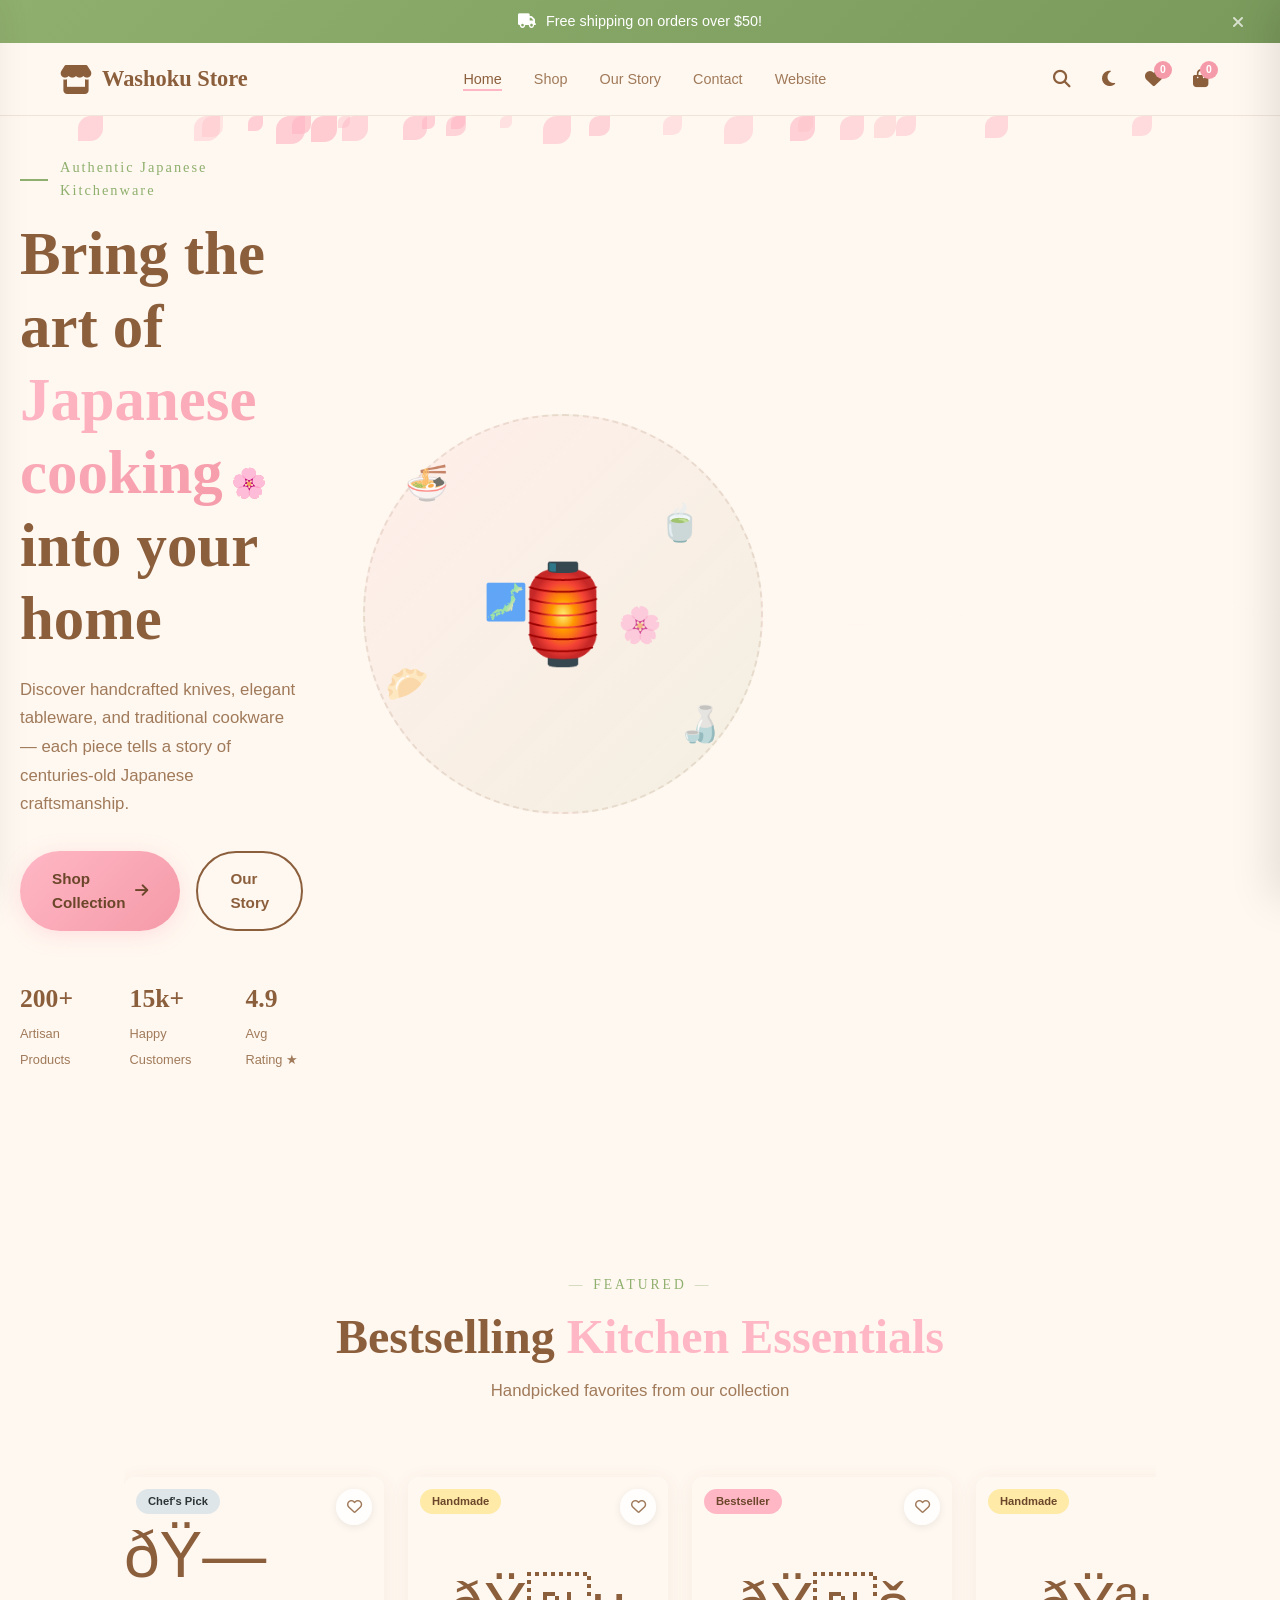
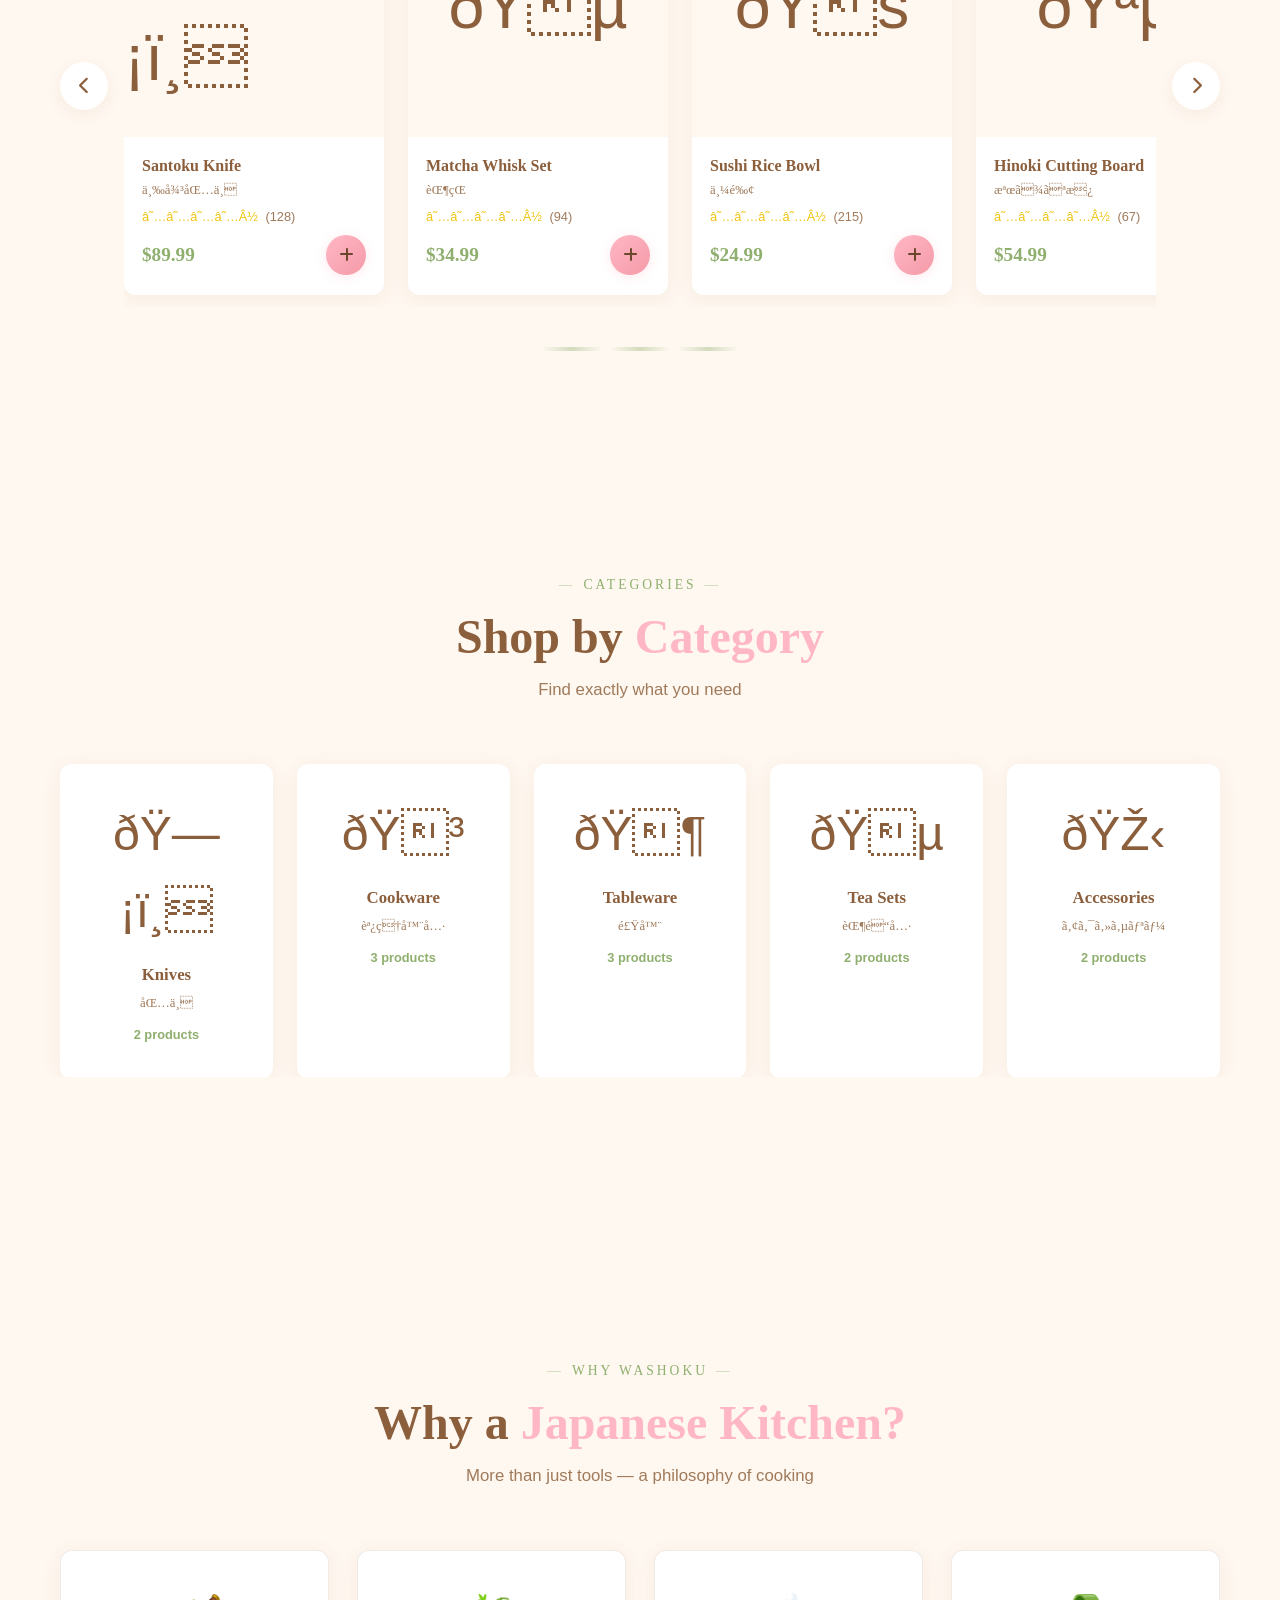
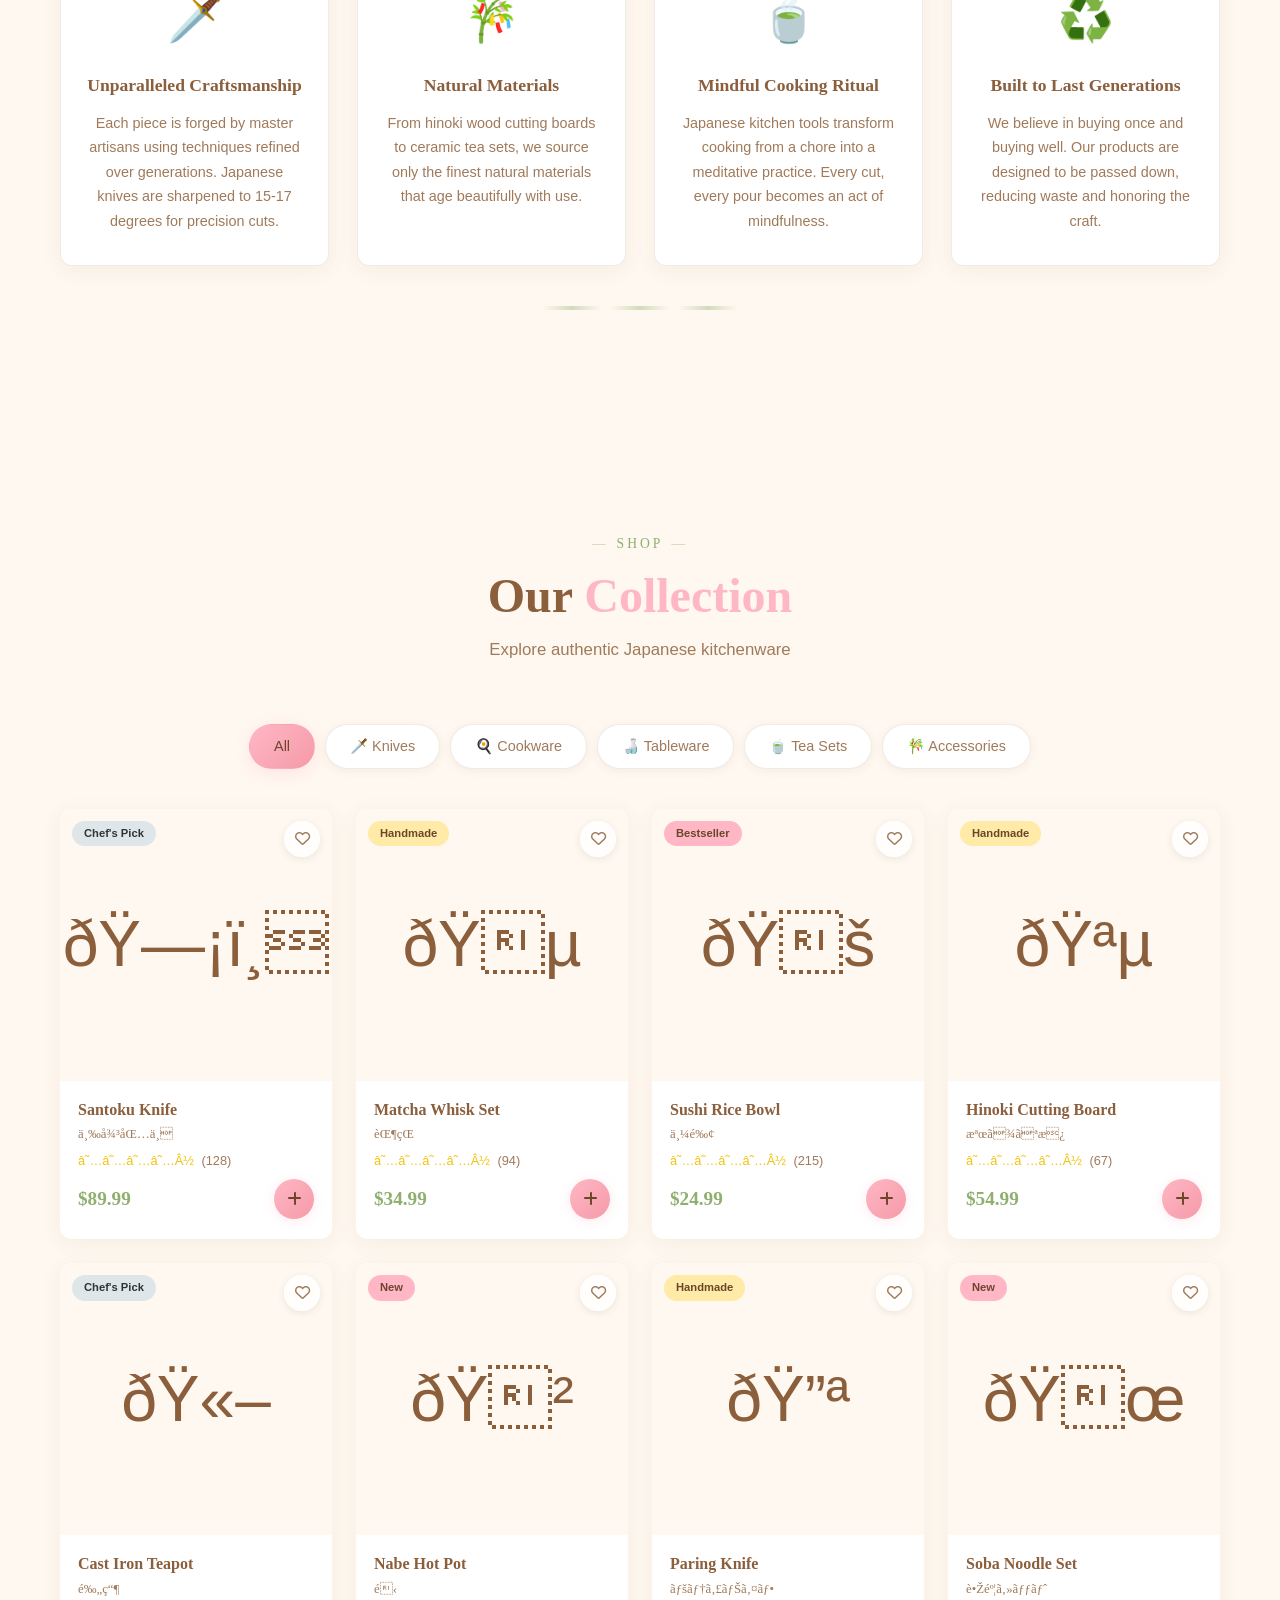
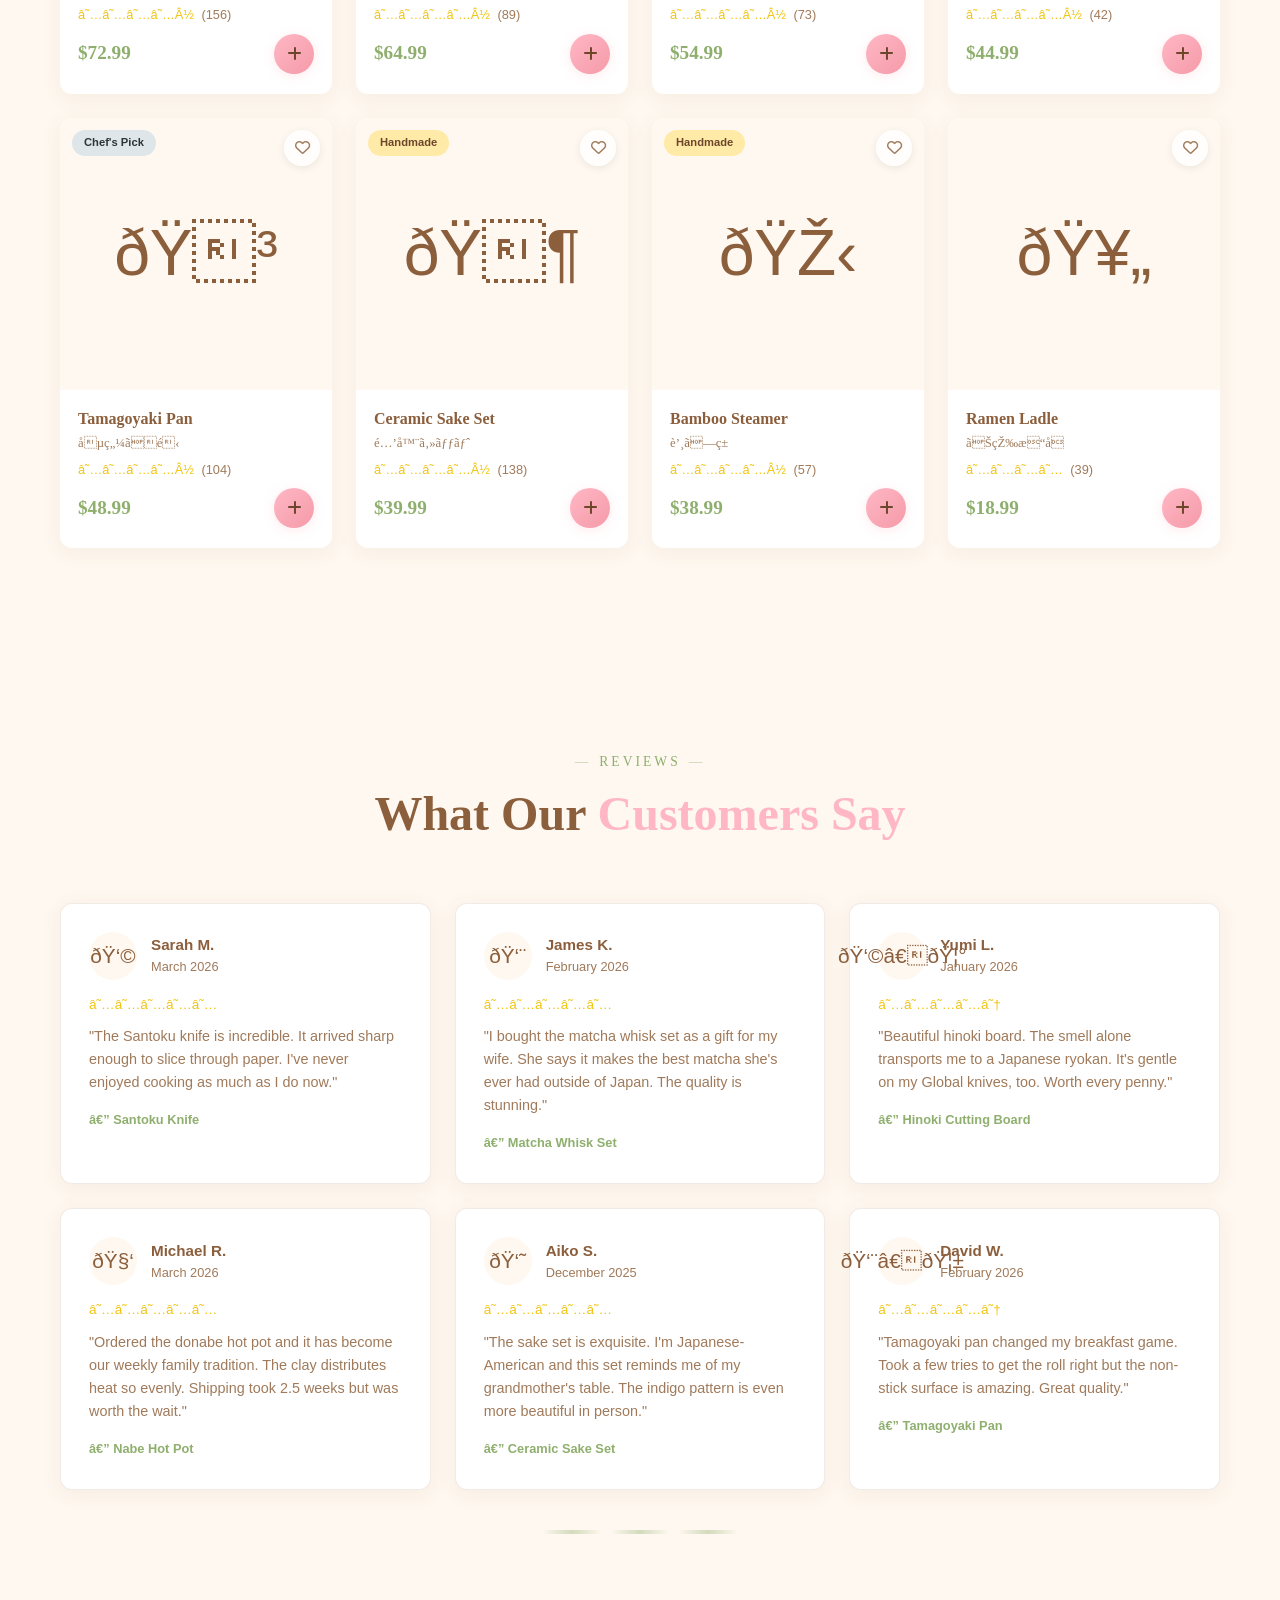
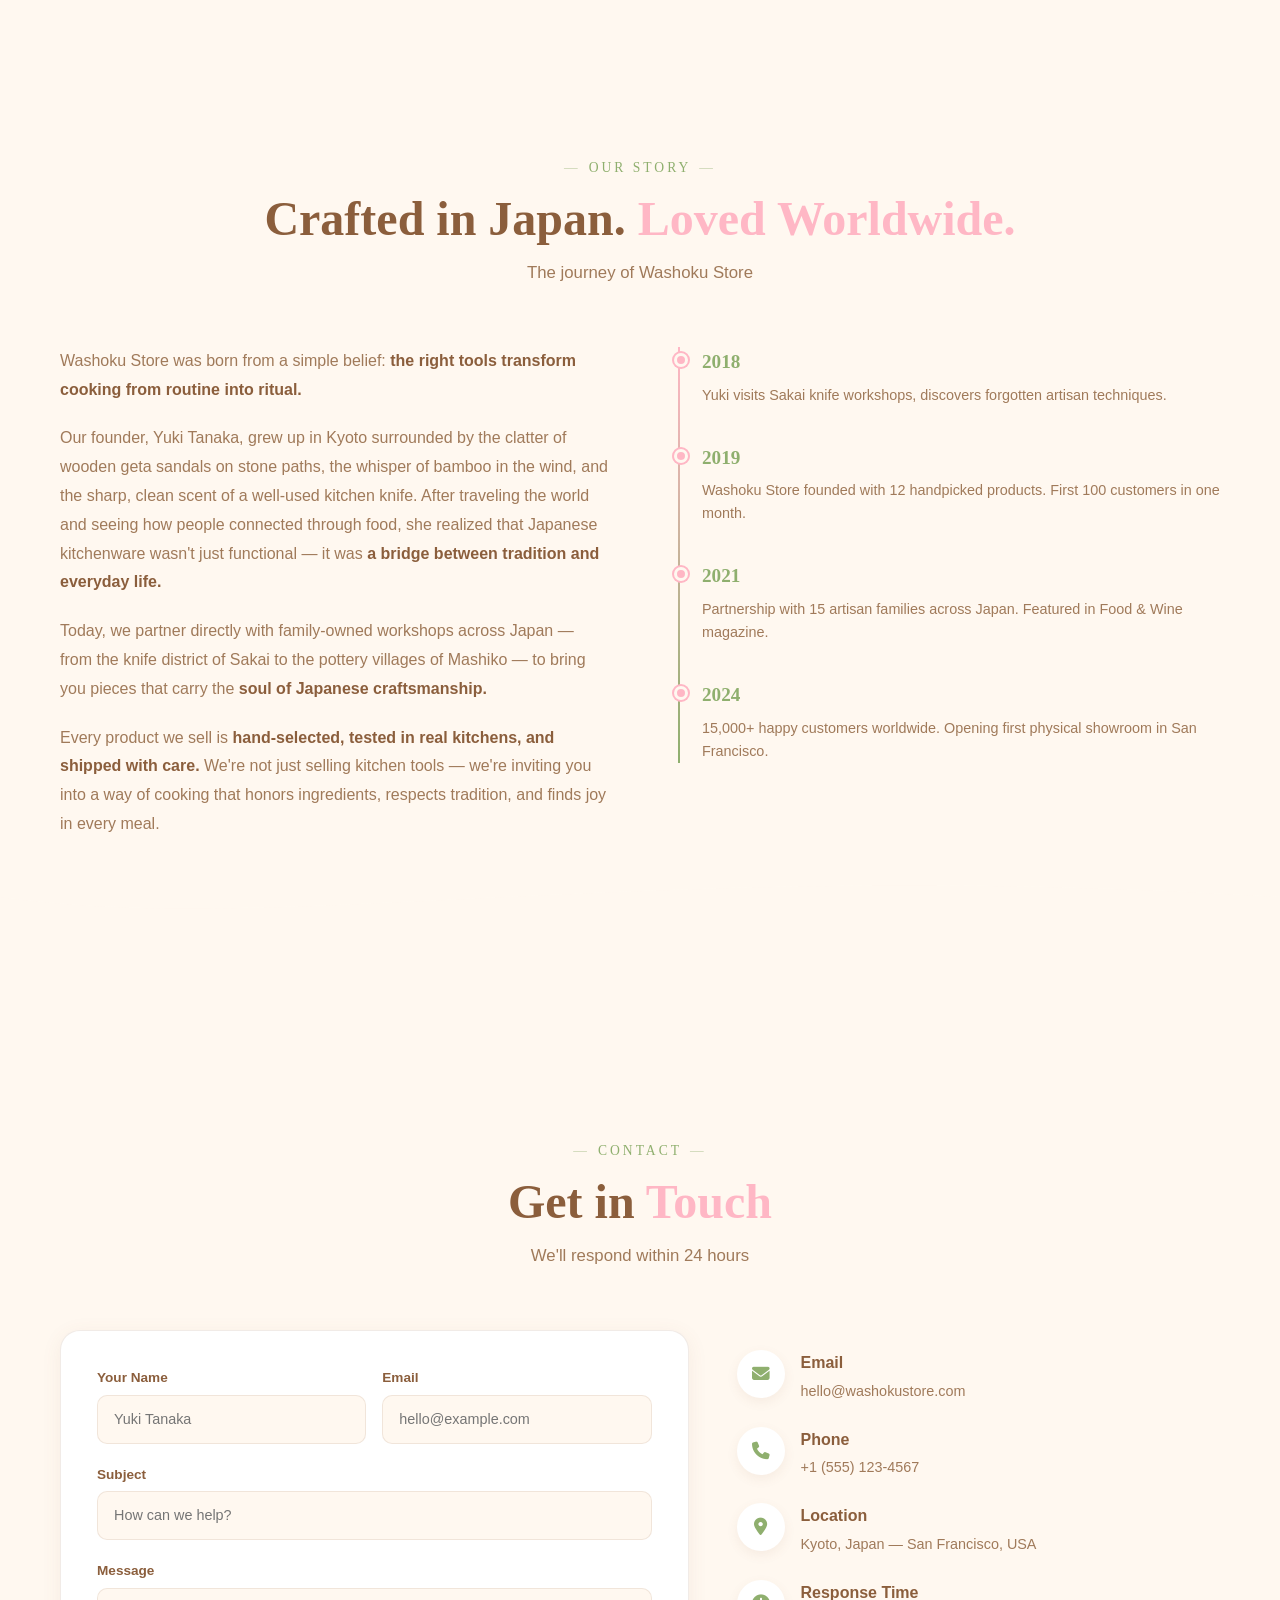
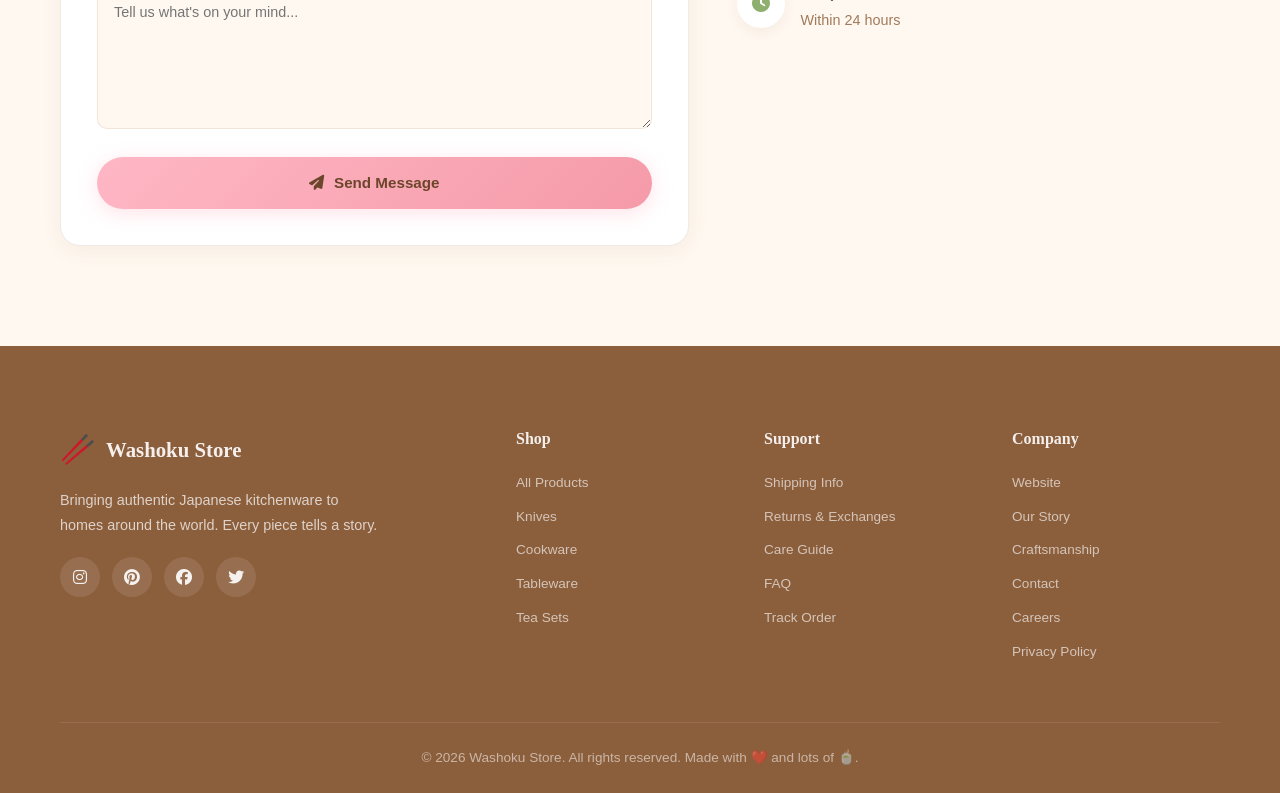
==== commit 245955a0: "Fix UTF-8 encoding for index.html" ====
--- a/index.html
+++ b/index.html
@@ -3,7 +3,7 @@
 <head>
   <meta charset="UTF-8">
   <meta name="viewport" content="width=device-width, initial-scale=1.0">
-  <title>Washoku Store â€” Japanese Kitchen, Delivered to Your Door</title>
+  <title>Washoku Store — Japanese Kitchen, Delivered to Your Door</title>
   <link rel="preconnect" href="https://fonts.googleapis.com">
   <link rel="preconnect" href="https://fonts.gstatic.com" crossorigin>
   <link href="https://fonts.googleapis.com/css2?family=DM+Sans:opsz,wght@9..40,300;9..40,400;9..40,500;9..40,600;9..40,700&family=Noto+Serif+JP:wght@400;500;600;700;900&family=Shippori+Mincho:wght@400;600;700;800&display=swap" rel="stylesheet">
@@ -158,7 +158,7 @@
             into your home
           </h1>
           <p class="home__description">
-            Discover handcrafted knives, elegant tableware, and traditional cookware â€” 
+            Discover handcrafted knives, elegant tableware, and traditional cookware — 
             each piece tells a story of centuries-old Japanese craftsmanship.
           </p>
           <div class="home__buttons">
@@ -176,21 +176,21 @@
             </div>
             <div class="home__stat">
               <span class="home__stat-number">4.9</span>
-              <span class="home__stat-label">Avg Rating â˜…</span>
+              <span class="home__stat-label">Avg Rating ★</span>
             </div>
           </div>
         </div>
         <div class="home__visual">
           <div class="home__image-wrapper">
             <div class="home__image-placeholder">
-              <span class="home__image-emoji">ðŸ®</span>
+              <span class="home__image-emoji">🏮</span>
               <div class="home__floating-items">
-                <span class="home__float-item" style="top:10%;left:10%;animation-delay:0s">ðŸœ</span>
-                <span class="home__float-item" style="top:20%;right:15%;animation-delay:0.5s">ðŸµ</span>
-                <span class="home__float-item" style="bottom:25%;left:5%;animation-delay:1s">ðŸ¥Ÿ</span>
-                <span class="home__float-item" style="bottom:15%;right:10%;animation-delay:1.5s">ðŸ¶</span>
-                <span class="home__float-item" style="top:40%;left:30%;animation-delay:2s">ðŸ—¾</span>
-                <span class="home__float-item" style="bottom:40%;right:25%;animation-delay:0.8s">ðŸŒ¸</span>
+                <span class="home__float-item" style="top:10%;left:10%;animation-delay:0s">🍜</span>
+                <span class="home__float-item" style="top:20%;right:15%;animation-delay:0.5s">🍵</span>
+                <span class="home__float-item" style="bottom:25%;left:5%;animation-delay:1s">🥟</span>
+                <span class="home__float-item" style="bottom:15%;right:10%;animation-delay:1.5s">🍶</span>
+                <span class="home__float-item" style="top:40%;left:30%;animation-delay:2s">🗾</span>
+                <span class="home__float-item" style="bottom:40%;right:25%;animation-delay:0.8s">🌸</span>
               </div>
             </div>
           </div>
@@ -247,26 +247,26 @@
         <div class="section__header">
           <span class="section__tag">Why Washoku</span>
           <h2 class="section__title">Why a <span class="section__title-jp">Japanese Kitchen?</span></h2>
-          <p class="section__subtitle">More than just tools â€” a philosophy of cooking</p>
+          <p class="section__subtitle">More than just tools — a philosophy of cooking</p>
         </div>
         <div class="why__grid">
           <div class="why__card">
-            <div class="why__icon">ðŸ—¡ï¸</div>
+            <div class="why__icon">🗡️</div>
             <h3 class="why__title">Unparalleled Craftsmanship</h3>
             <p class="why__text">Each piece is forged by master artisans using techniques refined over generations. Japanese knives are sharpened to 15-17 degrees for precision cuts.</p>
           </div>
           <div class="why__card">
-            <div class="why__icon">ðŸŽ‹</div>
+            <div class="why__icon">🎋</div>
             <h3 class="why__title">Natural Materials</h3>
             <p class="why__text">From hinoki wood cutting boards to ceramic tea sets, we source only the finest natural materials that age beautifully with use.</p>
           </div>
           <div class="why__card">
-            <div class="why__icon">ðŸµ</div>
+            <div class="why__icon">🍵</div>
             <h3 class="why__title">Mindful Cooking Ritual</h3>
             <p class="why__text">Japanese kitchen tools transform cooking from a chore into a meditative practice. Every cut, every pour becomes an act of mindfulness.</p>
           </div>
           <div class="why__card">
-            <div class="why__icon">â™»ï¸</div>
+            <div class="why__icon">♻️</div>
             <h3 class="why__title">Built to Last Generations</h3>
             <p class="why__text">We believe in buying once and buying well. Our products are designed to be passed down, reducing waste and honoring the craft.</p>
           </div>
@@ -289,11 +289,11 @@
         </div>
         <div class="shop__filters" id="shopFilters">
           <button class="shop__filter-btn active" data-filter="all">All</button>
-          <button class="shop__filter-btn" data-filter="knives">ðŸ—¡ï¸ Knives</button>
-          <button class="shop__filter-btn" data-filter="cookware">ðŸ³ Cookware</button>
-          <button class="shop__filter-btn" data-filter="tableware">ðŸ¶ Tableware</button>
-          <button class="shop__filter-btn" data-filter="tea">ðŸµ Tea Sets</button>
-          <button class="shop__filter-btn" data-filter="accessories">ðŸŽ‹ Accessories</button>
+          <button class="shop__filter-btn" data-filter="knives">🗡️ Knives</button>
+          <button class="shop__filter-btn" data-filter="cookware">🍳 Cookware</button>
+          <button class="shop__filter-btn" data-filter="tableware">🍶 Tableware</button>
+          <button class="shop__filter-btn" data-filter="tea">🍵 Tea Sets</button>
+          <button class="shop__filter-btn" data-filter="accessories">🎋 Accessories</button>
         </div>
         <div class="shop__grid" id="shopGrid"></div>
       </div>
@@ -326,9 +326,9 @@
         <div class="story__content">
           <div class="story__text">
             <p>Washoku Store was born from a simple belief: <strong>the right tools transform cooking from routine into ritual.</strong></p>
-            <p>Our founder, Yuki Tanaka, grew up in Kyoto surrounded by the clatter of wooden geta sandals on stone paths, the whisper of bamboo in the wind, and the sharp, clean scent of a well-used kitchen knife. After traveling the world and seeing how people connected through food, she realized that Japanese kitchenware wasn't just functional â€” it was <strong>a bridge between tradition and everyday life.</strong></p>
-            <p>Today, we partner directly with family-owned workshops across Japan â€” from the knife district of Sakai to the pottery villages of Mashiko â€” to bring you pieces that carry the <strong>soul of Japanese craftsmanship.</strong></p>
-            <p>Every product we sell is <strong>hand-selected, tested in real kitchens, and shipped with care.</strong> We're not just selling kitchen tools â€” we're inviting you into a way of cooking that honors ingredients, respects tradition, and finds joy in every meal.</p>
+            <p>Our founder, Yuki Tanaka, grew up in Kyoto surrounded by the clatter of wooden geta sandals on stone paths, the whisper of bamboo in the wind, and the sharp, clean scent of a well-used kitchen knife. After traveling the world and seeing how people connected through food, she realized that Japanese kitchenware wasn't just functional — it was <strong>a bridge between tradition and everyday life.</strong></p>
+            <p>Today, we partner directly with family-owned workshops across Japan — from the knife district of Sakai to the pottery villages of Mashiko — to bring you pieces that carry the <strong>soul of Japanese craftsmanship.</strong></p>
+            <p>Every product we sell is <strong>hand-selected, tested in real kitchens, and shipped with care.</strong> We're not just selling kitchen tools — we're inviting you into a way of cooking that honors ingredients, respects tradition, and finds joy in every meal.</p>
           </div>
           <div class="story__timeline">
             <div class="timeline__item">
@@ -420,7 +420,7 @@
               <i class="fas fa-map-marker-alt"></i>
               <div>
                 <h4>Location</h4>
-                <p>Kyoto, Japan â€” San Francisco, USA</p>
+                <p>Kyoto, Japan — San Francisco, USA</p>
               </div>
             </div>
             <div class="contact__info-item">
@@ -443,7 +443,7 @@
       <div class="footer__content">
         <div class="footer__brand">
           <div class="footer__logo">
-            <span class="footer__logo-icon">ðŸ¥¢</span>
+            <span class="footer__logo-icon">🥢</span>
             <span class="footer__logo-text">Washoku Store</span>
           </div>
           <p class="footer__desc">Bringing authentic Japanese kitchenware to homes around the world. Every piece tells a story.</p>
@@ -481,7 +481,7 @@
         </div>
       </div>
       <div class="footer__bottom">
-        <p>&copy; 2026 Washoku Store. All rights reserved. Made with â¤ï¸ and lots of ðŸµ.</p>
+        <p>&copy; 2026 Washoku Store. All rights reserved. Made with ❤️ and lots of 🍵.</p>
       </div>
     </div>
   </footer>
--- a/css/style.css
+++ b/css/style.css
@@ -91,7 +91,7 @@
 
 .section__tag::before,
 .section__tag::after {
-  content: 'â€”';
+  content: '—';
   margin: 0 8px;
   opacity: 0.5;
 }
@@ -964,7 +964,7 @@
 }
 
 .home__title-emphasis::after {
-  content: 'ðŸŒ¸';
+  content: '🌸';
   font-size: 1.8rem;
   margin-left: 8px;
   -webkit-text-fill-color: initial;
@@ -1849,7 +1849,7 @@
   }
 }
 
-/* Small phones (up to 480px) â€” overrides all above */
+/* Small phones (up to 480px) — overrides all above */
 @media (max-width: 480px) {
   .header { --header-height: 56px; }
   .nav__actions { gap: 2px; }
@@ -1962,7 +1962,7 @@
   .notification { padding: 10px 14px; font-size: 0.8rem; top: 8px; right: 8px; left: 8px; }
 }
 
-/* Touch devices (no hover = phone/tablet) â€” bigger tap targets */
+/* Touch devices (no hover = phone/tablet) — bigger tap targets */
 @media (hover: none) and (pointer: coarse) {
   .nav__action-btn { width: 44px; height: 44px; }
   .product-card__wishlist { width: 40px; height: 40px; }
@@ -2014,13 +2014,13 @@
 }
 
 /* ===== MOBILE FIRST GRID ===== */
-/* Ù‡Ø°Ø§ Ø§Ù„ÙƒÙˆØ¯ ÙŠØ·Ø¨Ù‚ Ø¹Ù„Ù‰ ÙƒÙ„ Ø§Ù„Ø´Ø§Ø´Ø§Øª (Mobile First) */
+/* هذا الكود يطبق على كل الشاشات (Mobile First) */
 .container-grid {
   display: grid;
   grid-template-columns: 1fr;
 }
 
-/* Ù‡Ø°Ø§ Ø§Ù„ÙƒÙˆØ¯ ÙŠØ·Ø¨Ù‚ ÙÙ‚Ø· Ø¥Ø°Ø§ ÙƒØ§Ù† Ø¹Ø±Ø¶ Ø§Ù„Ø´Ø§Ø´Ø© Ø£ÙƒØ¨Ø± Ù…Ù† 768px (Ø­Ø§Ø³ÙˆØ¨/ØªØ§Ø¨Ù„Øª) */
+/* هذا الكود يطبق فقط إذا كان عرض الشاشة أكبر من 768px (حاسوب/تابلت) */
 @media (min-width: 768px) {
   .container-grid {
     grid-template-columns: 1fr 1fr 1fr;
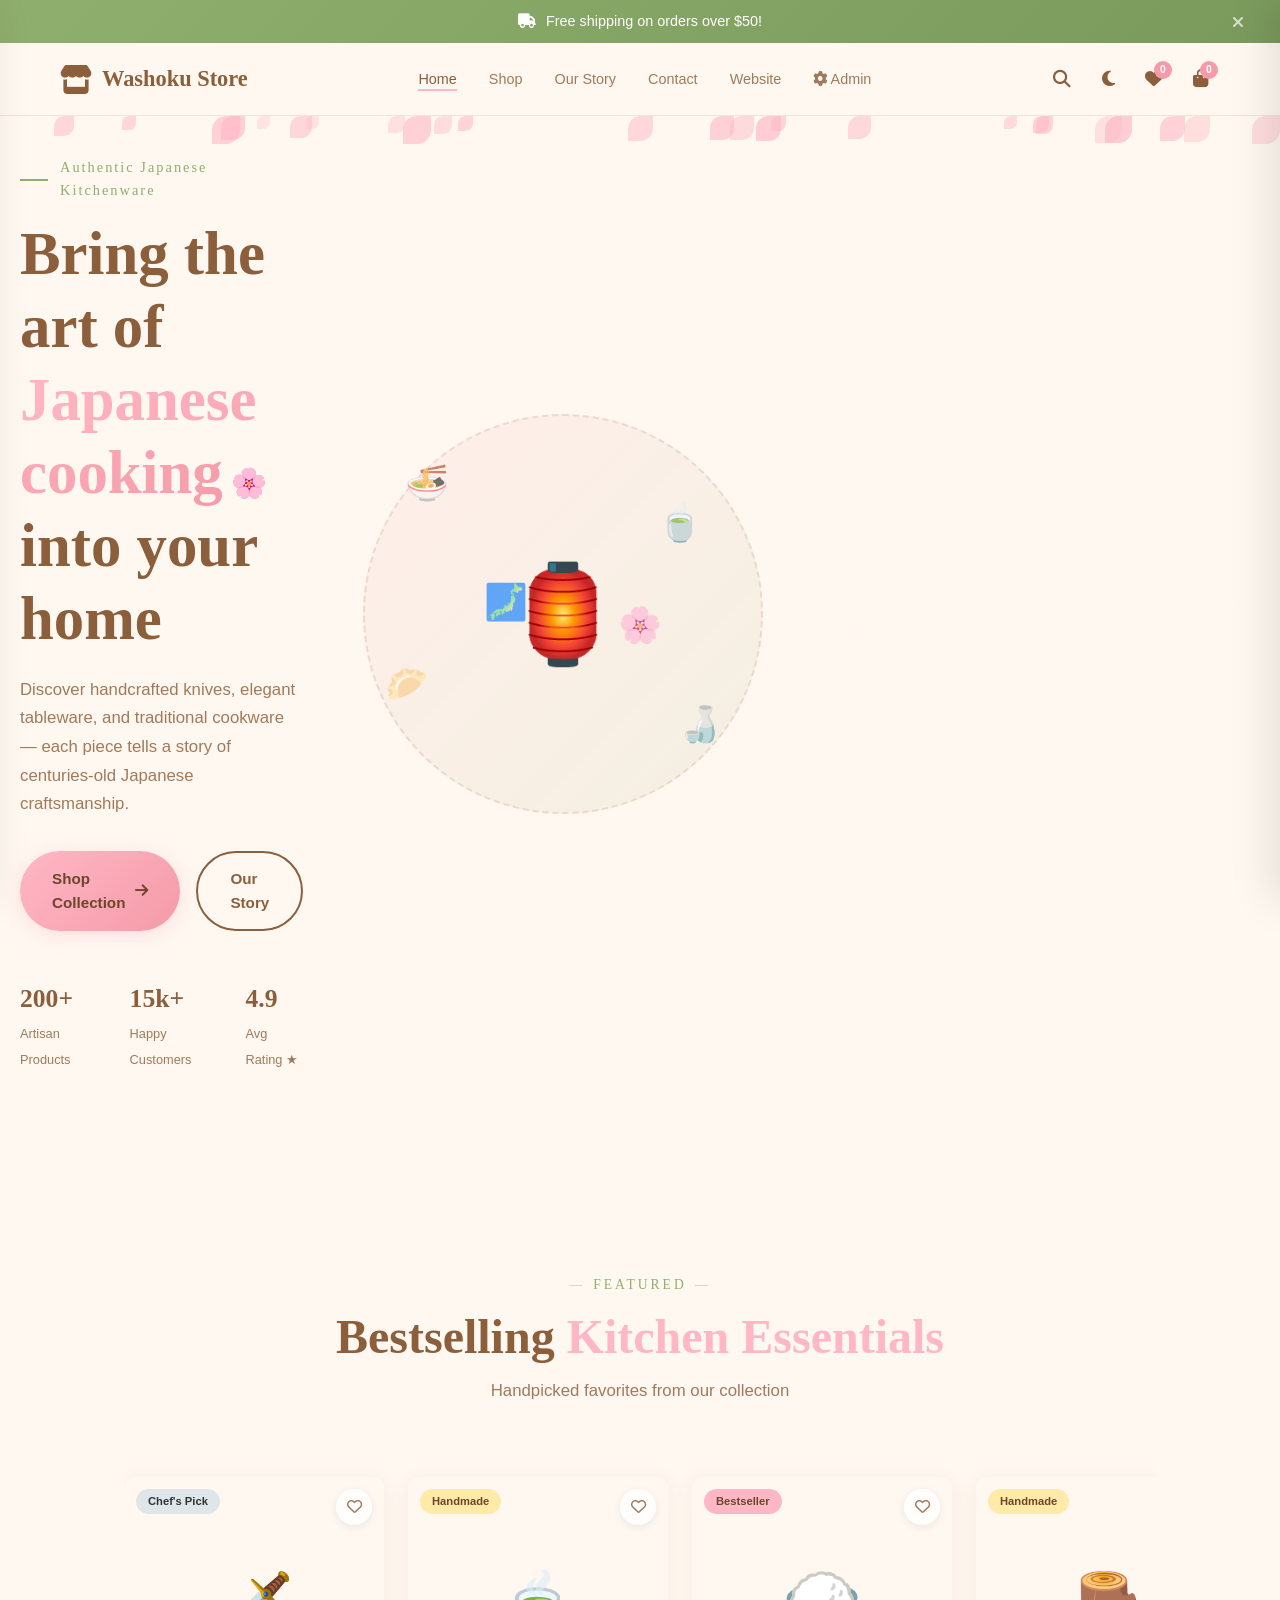
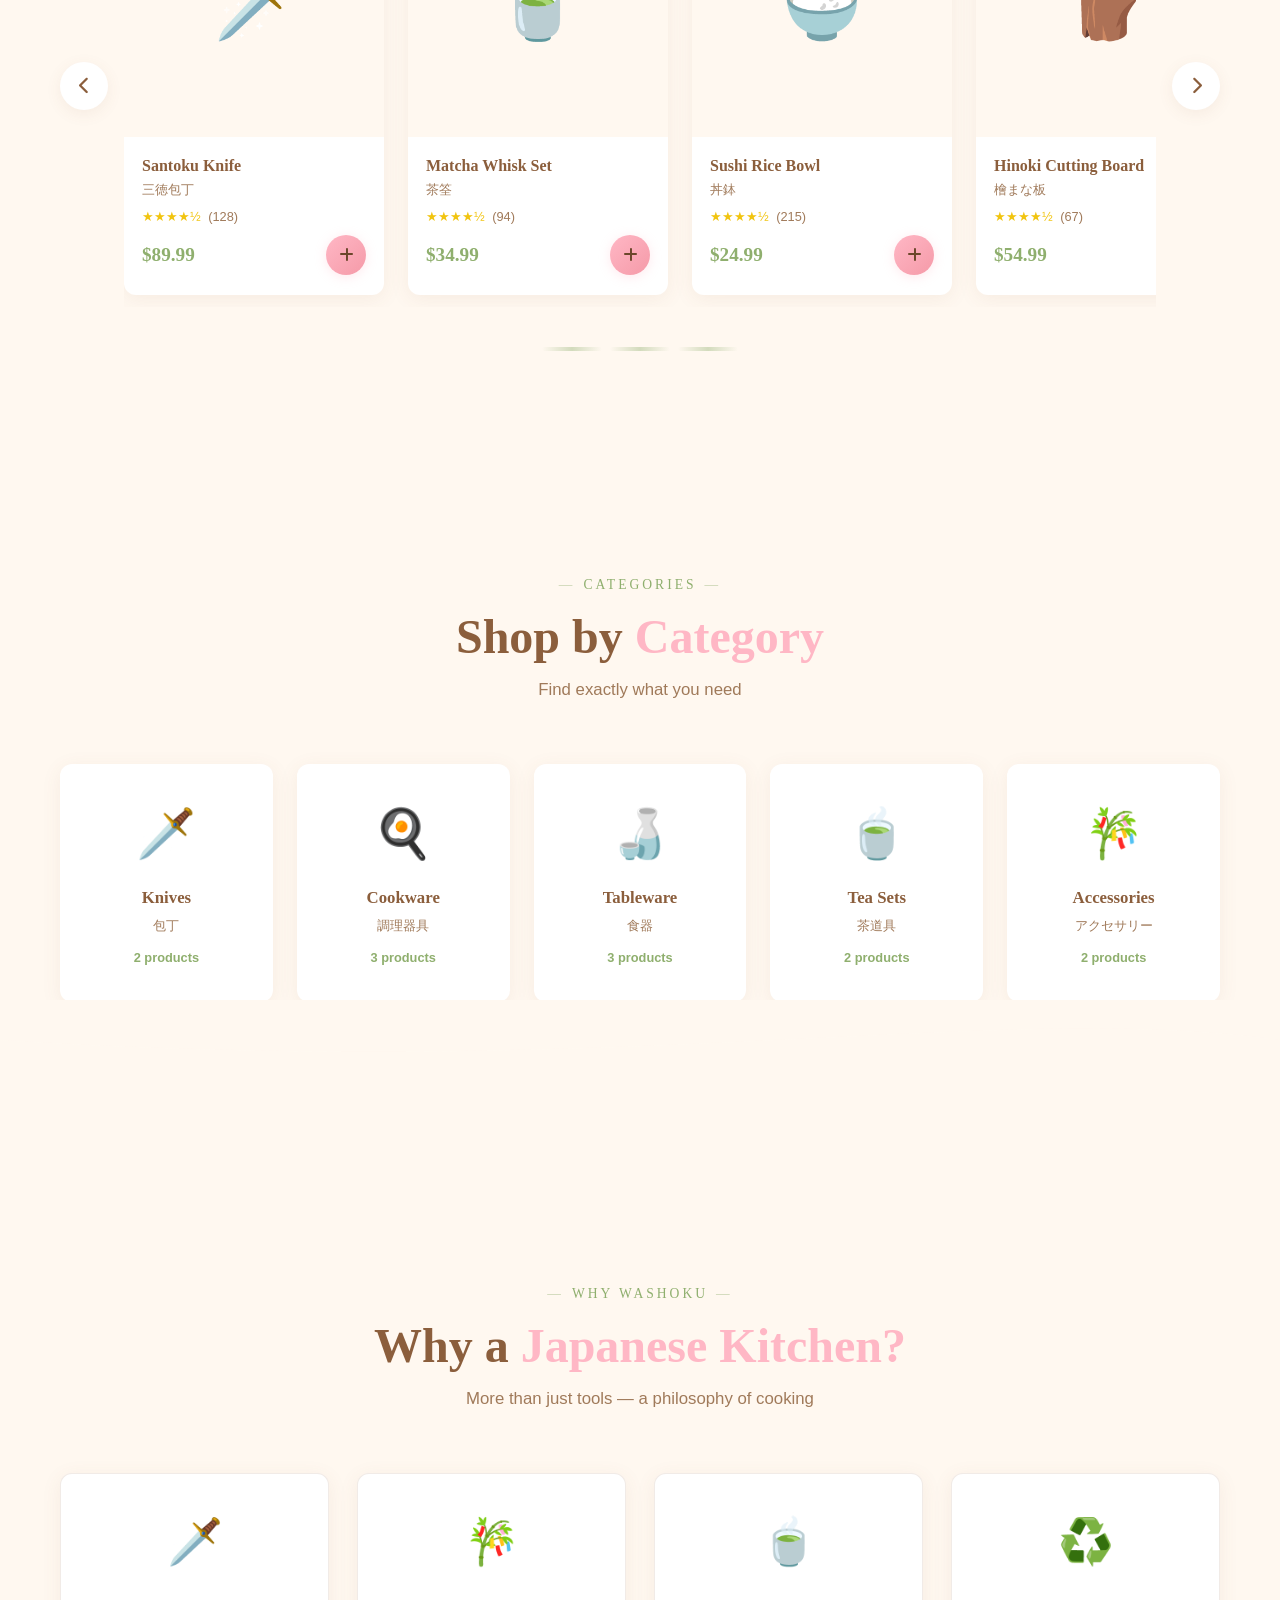
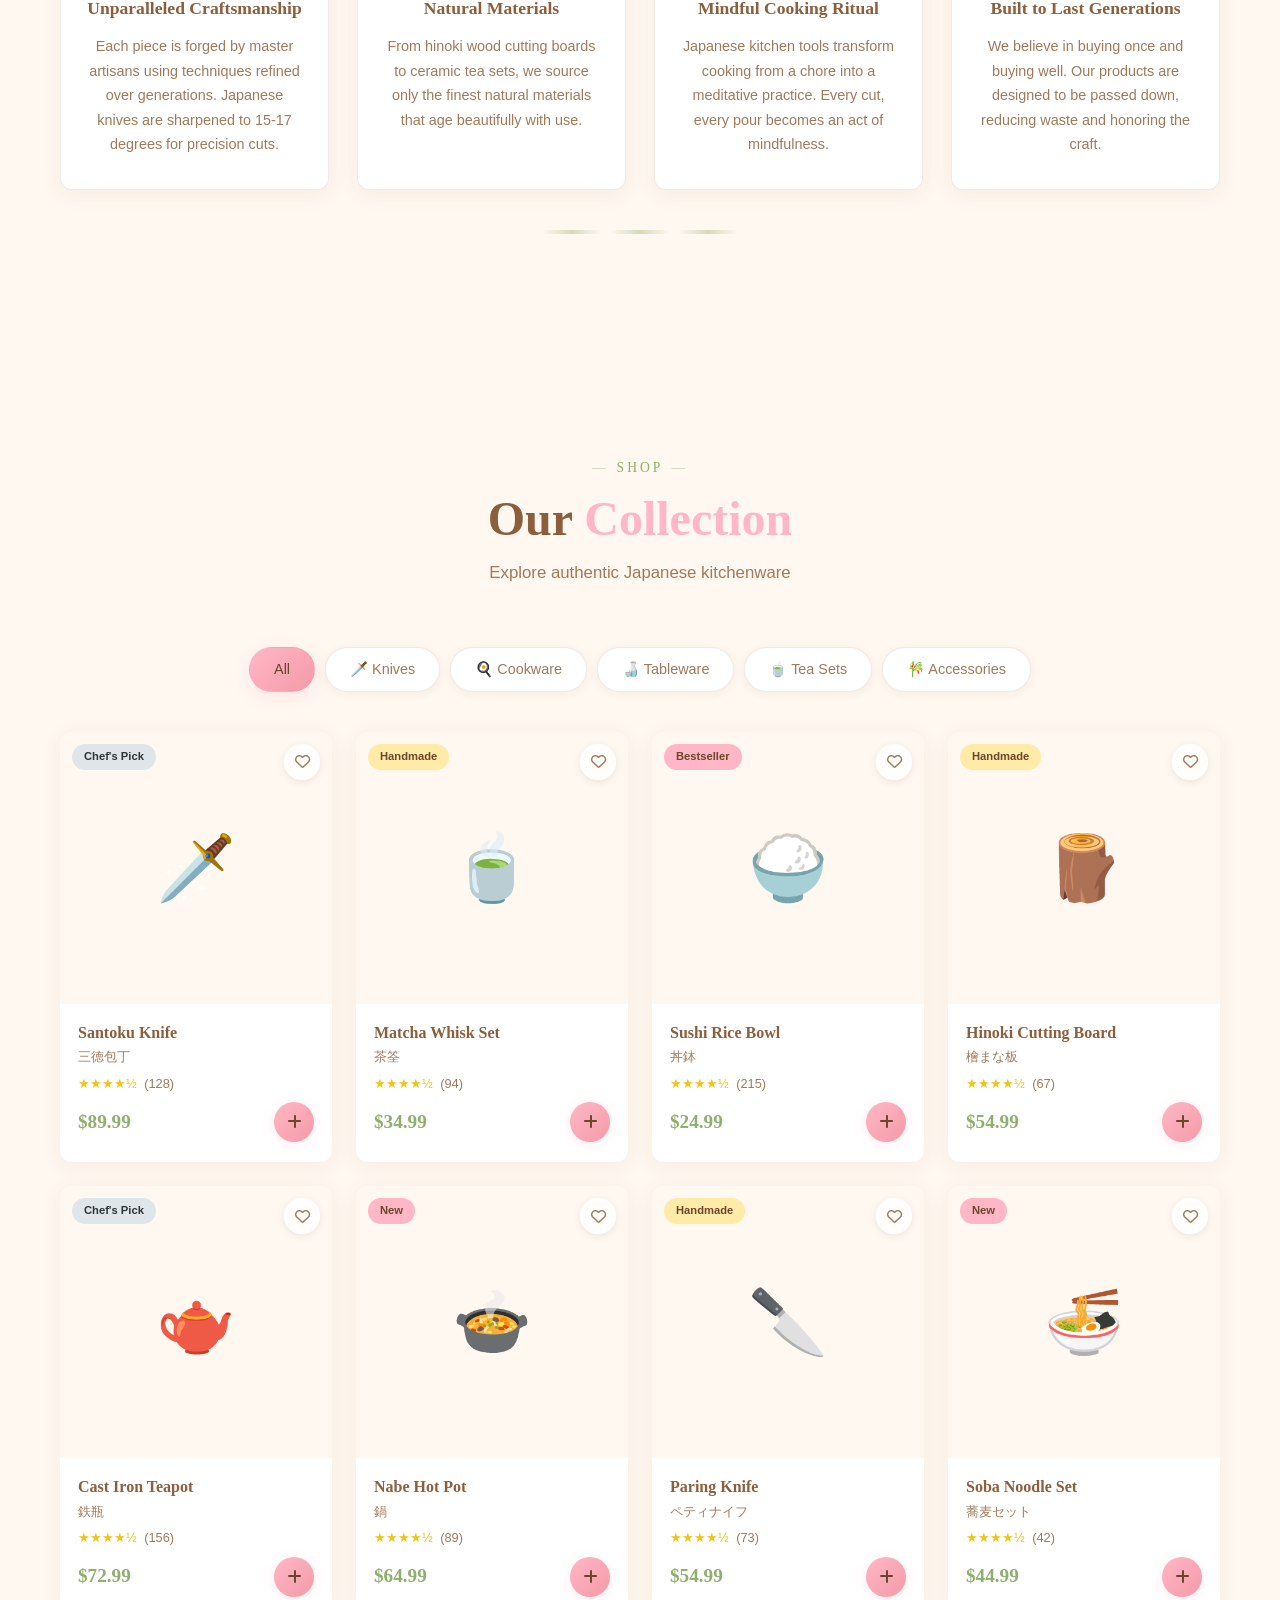
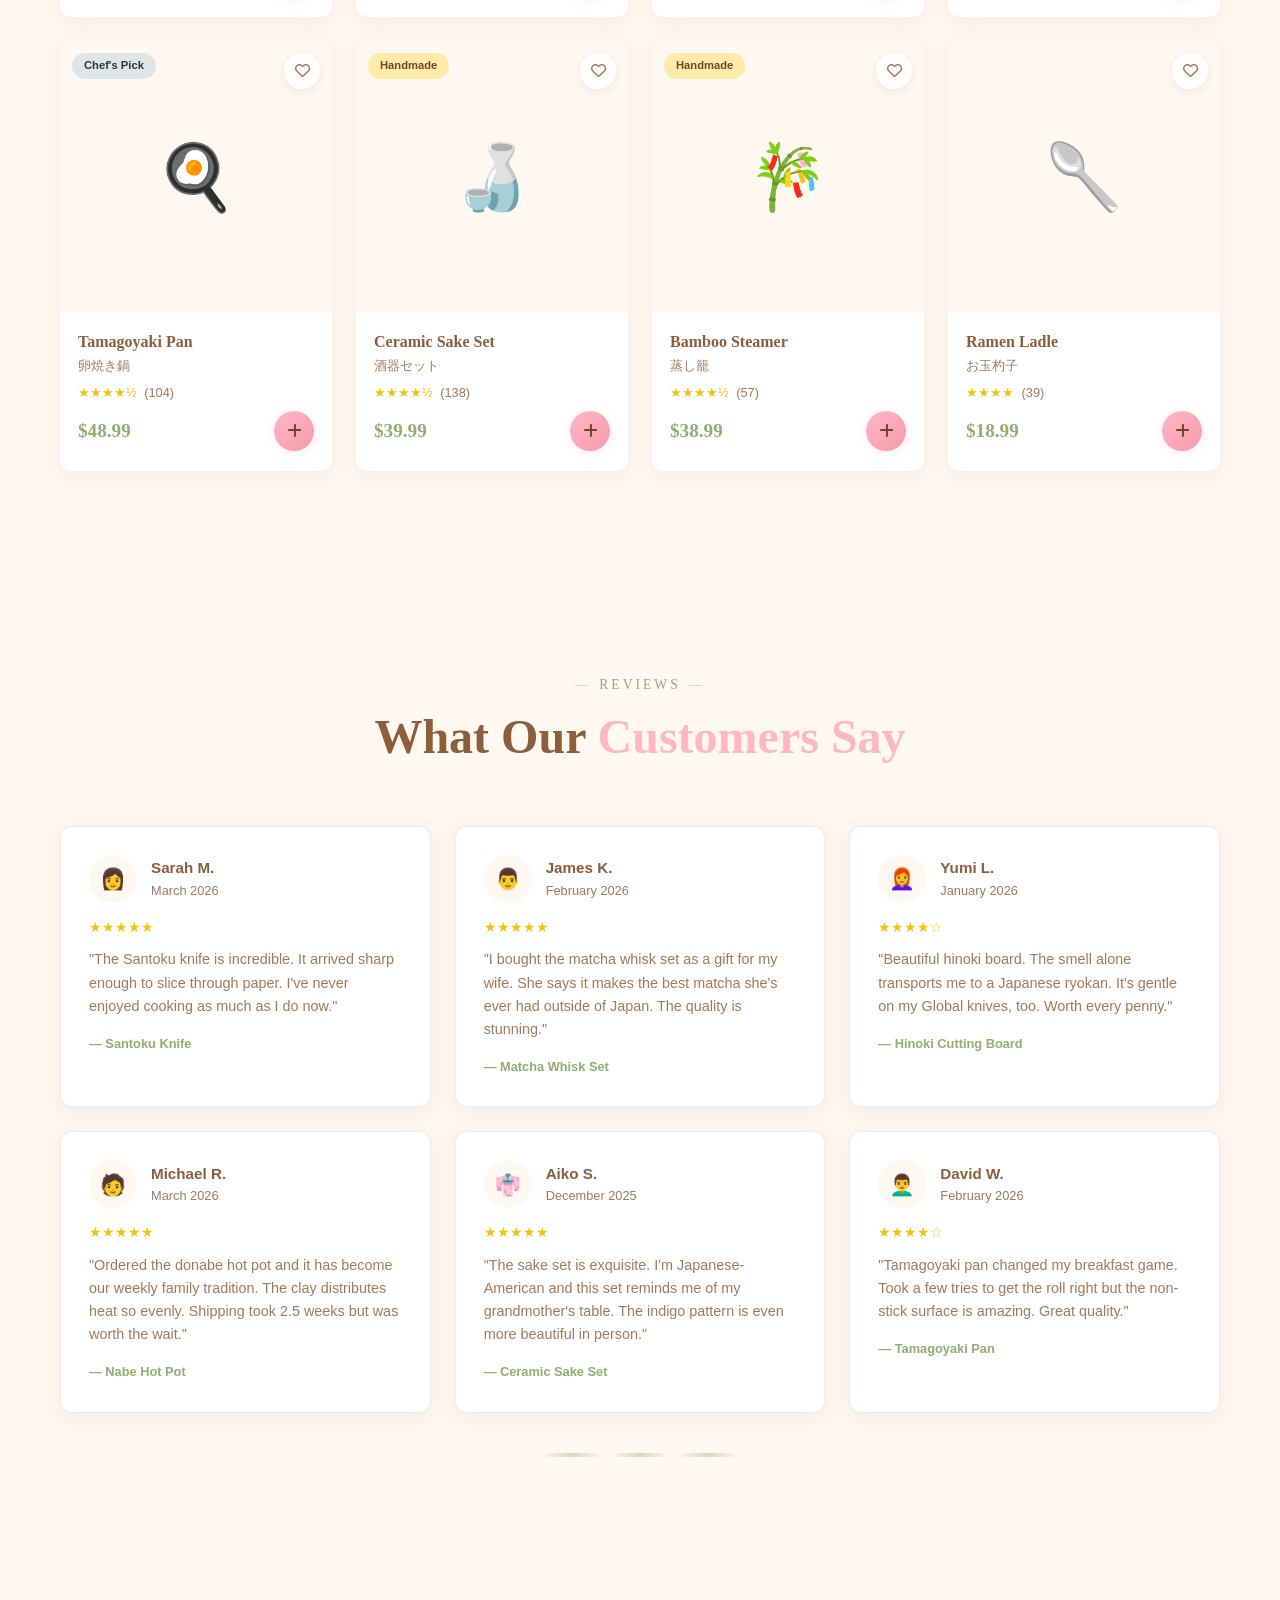
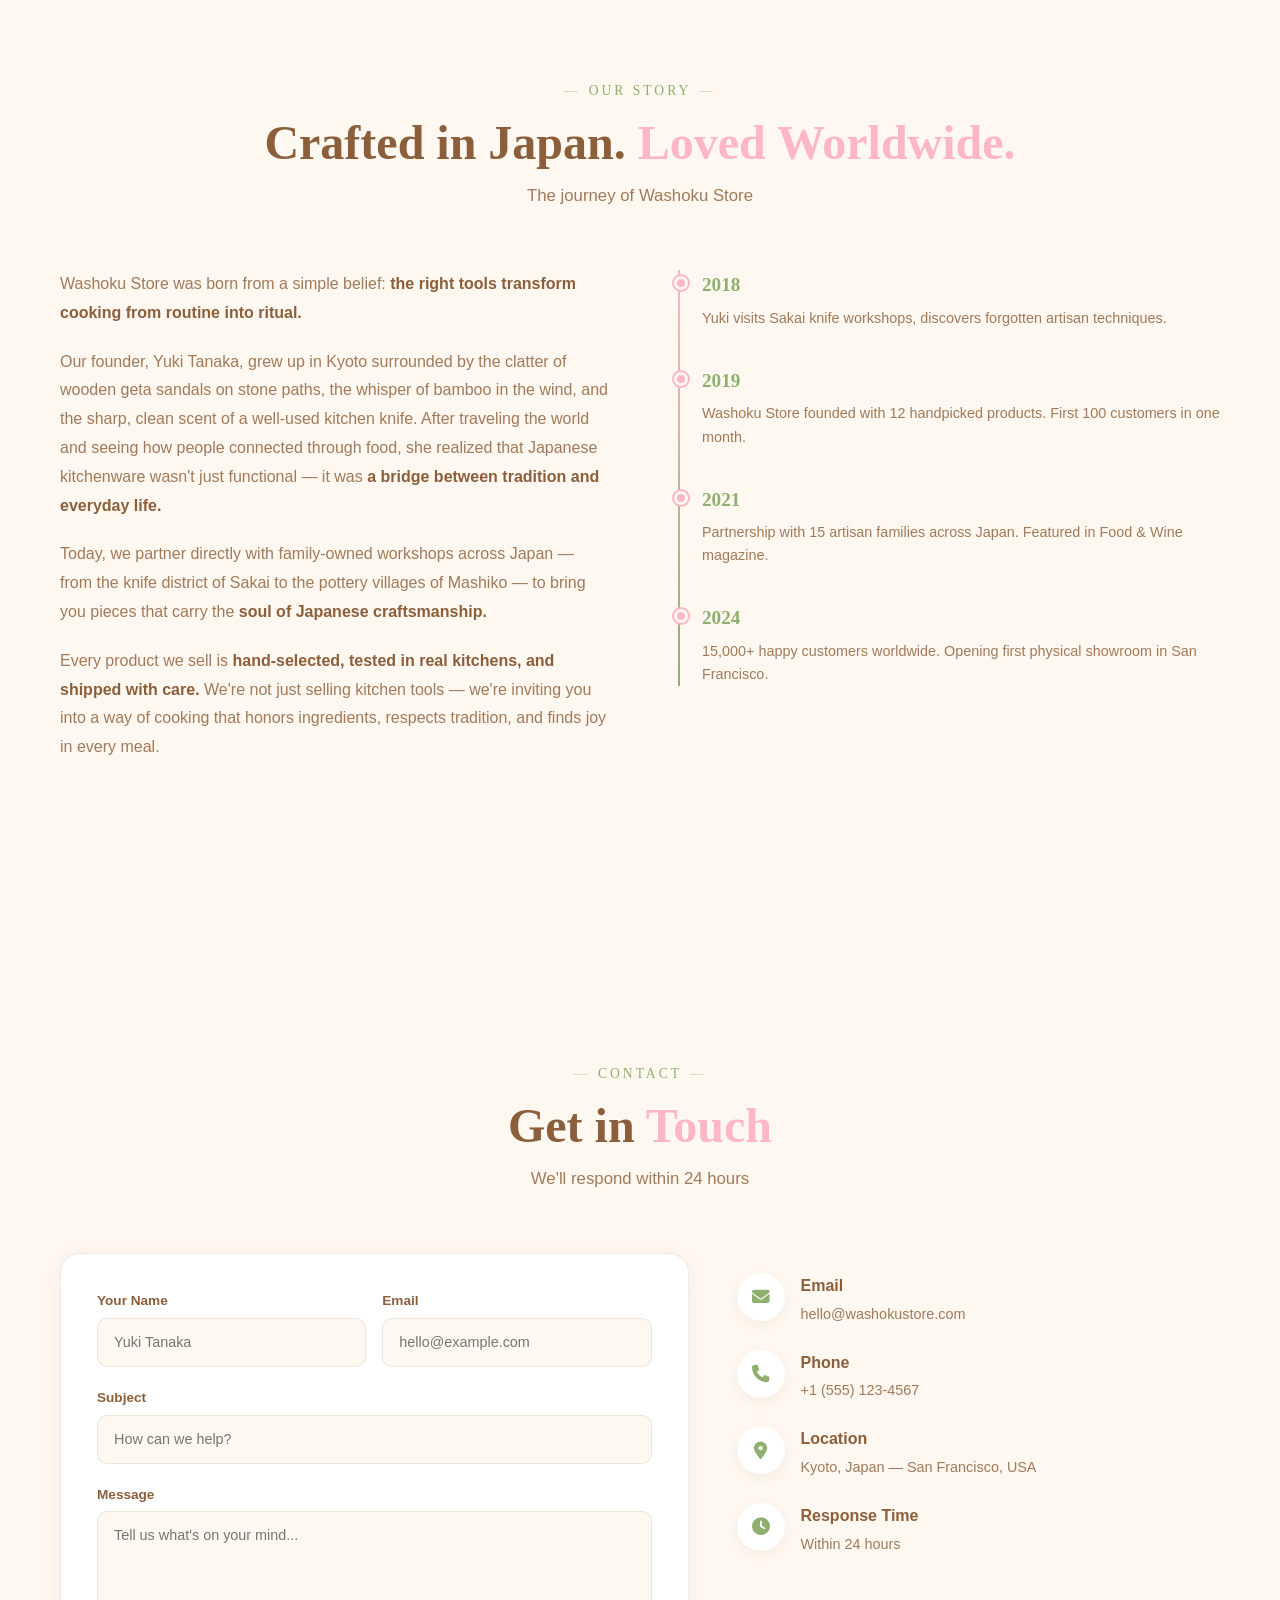
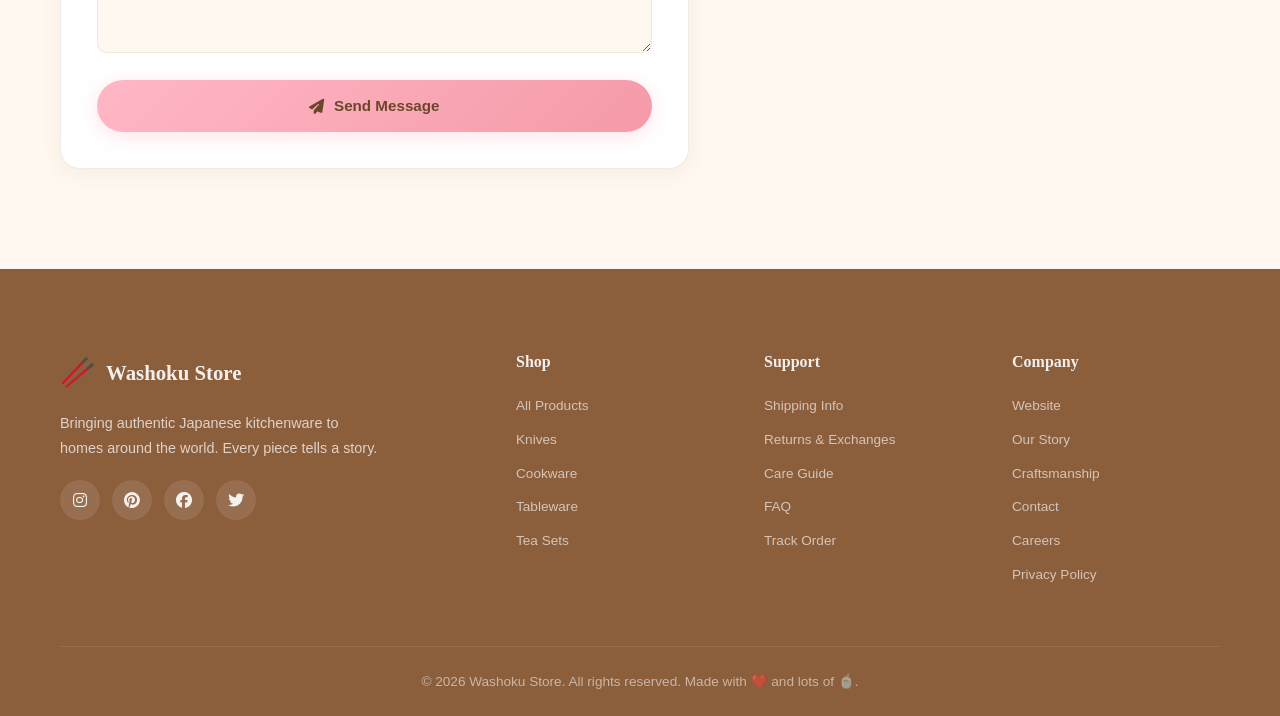
==== commit a1cf7a11: "Update index.html" ====
--- a/index.html
+++ b/index.html
@@ -35,6 +35,7 @@
           <li><a href="#story" class="nav__link">Our Story</a></li>
           <li><a href="#contact" class="nav__link">Contact</a></li>
           <li><a href="https://washokustore.example.com" class="nav__link" target="_blank" rel="noopener">Website</a></li>
+          <li><a href="admin.html" class="nav__link"><i class="fas fa-cog"></i> Admin</a></li>
         </ul>
       </div>
       <div class="nav__actions">
